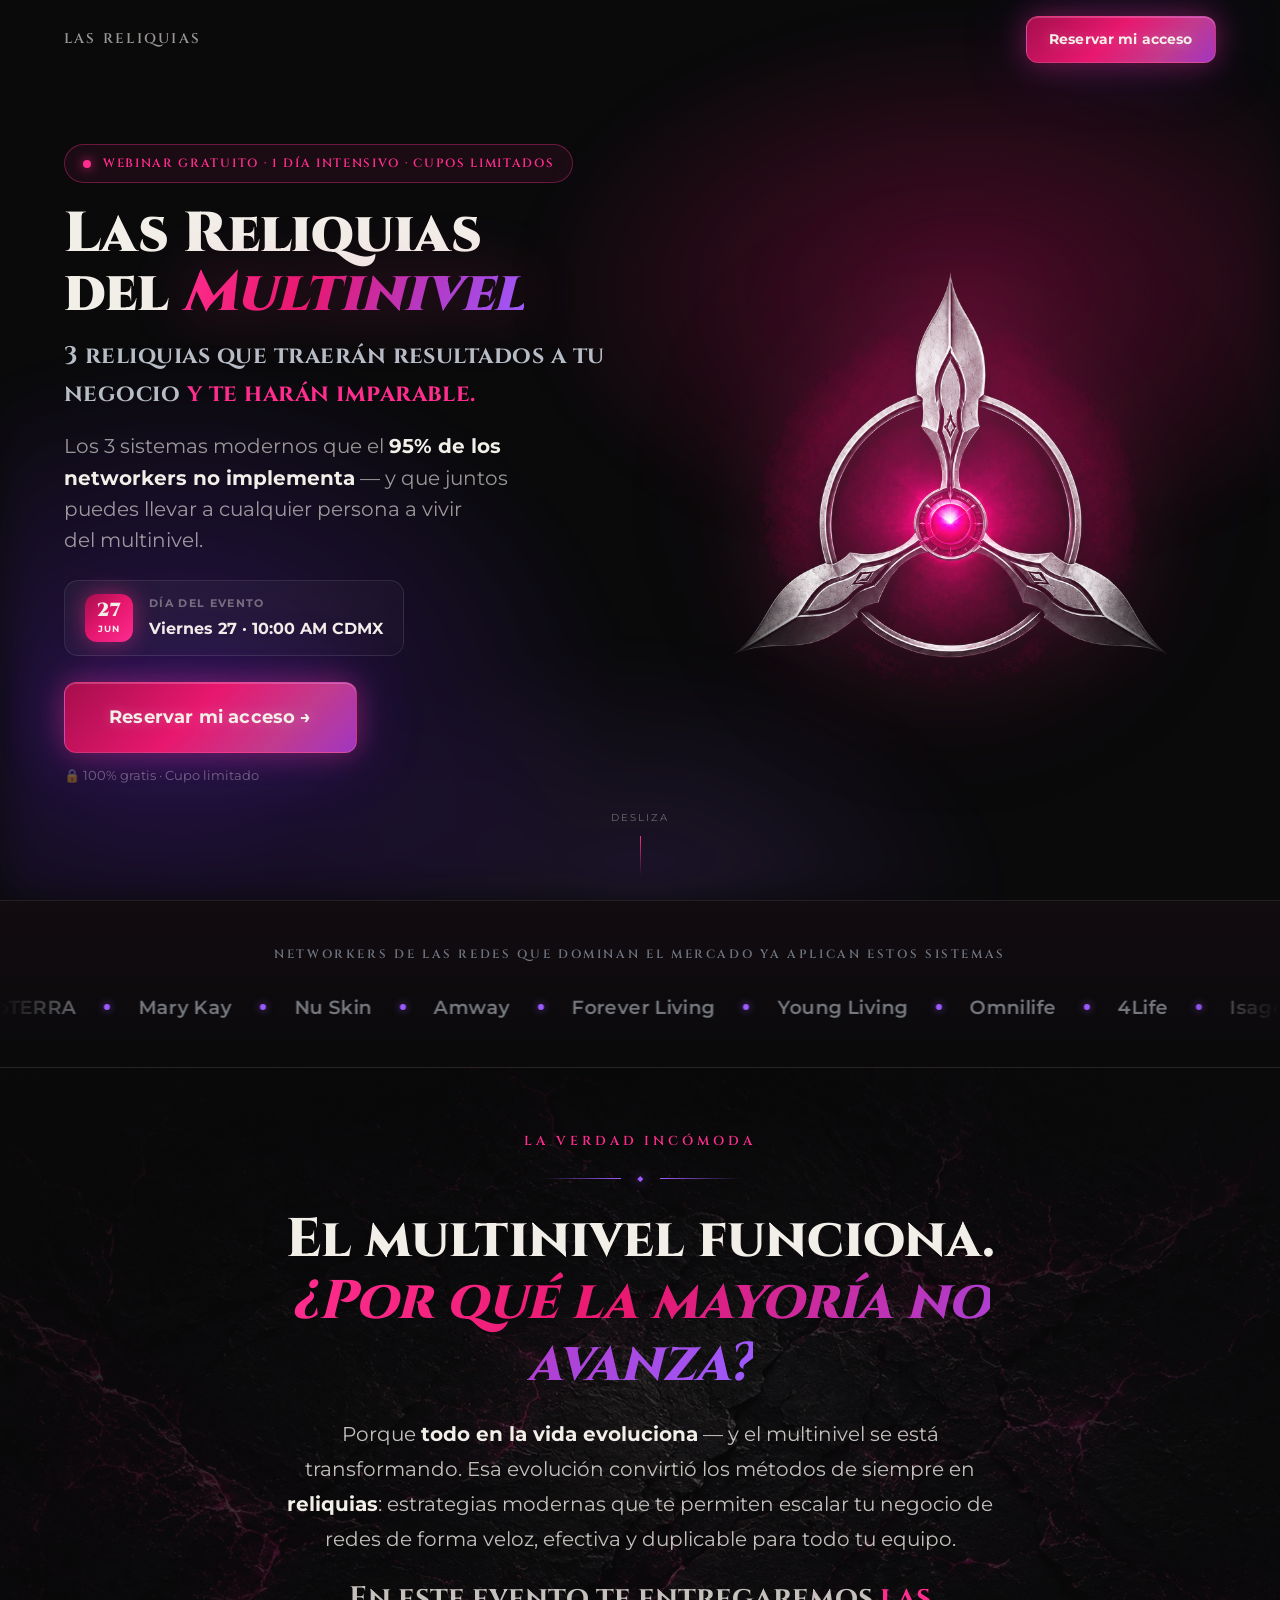
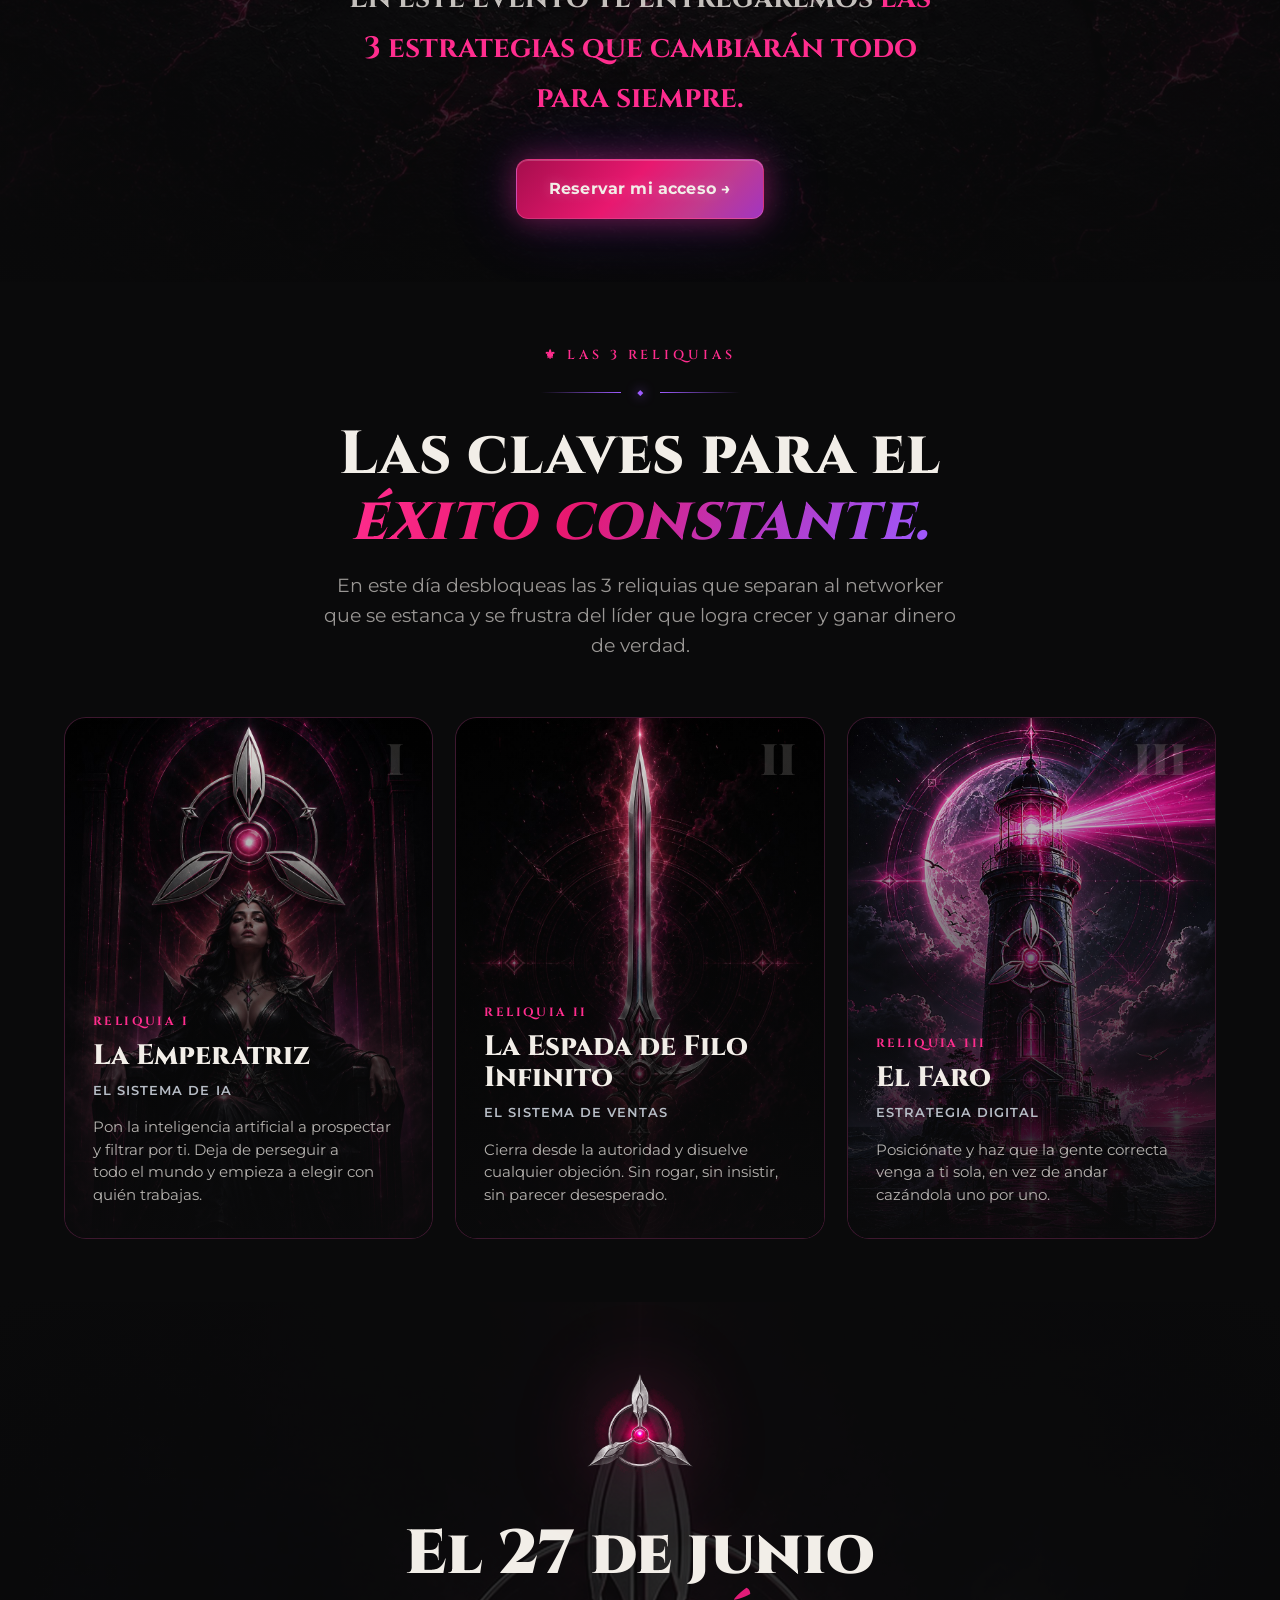
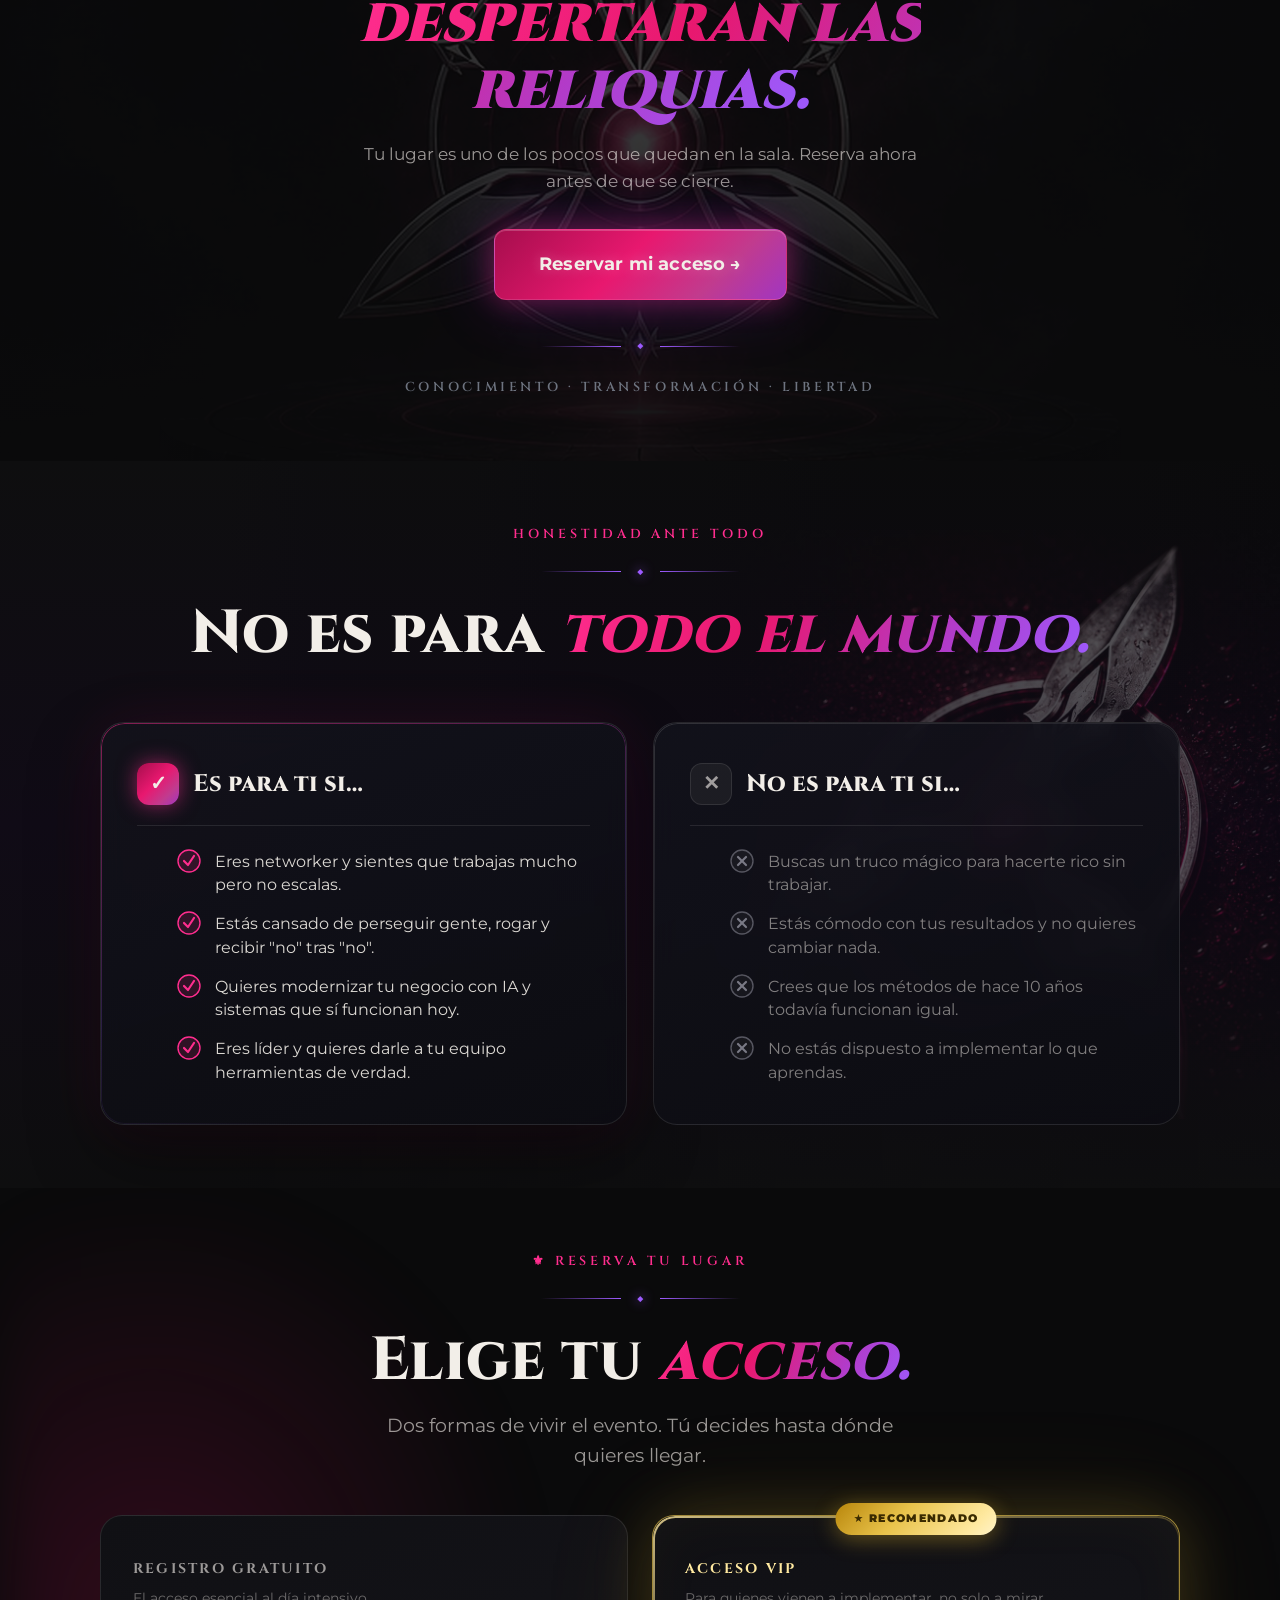
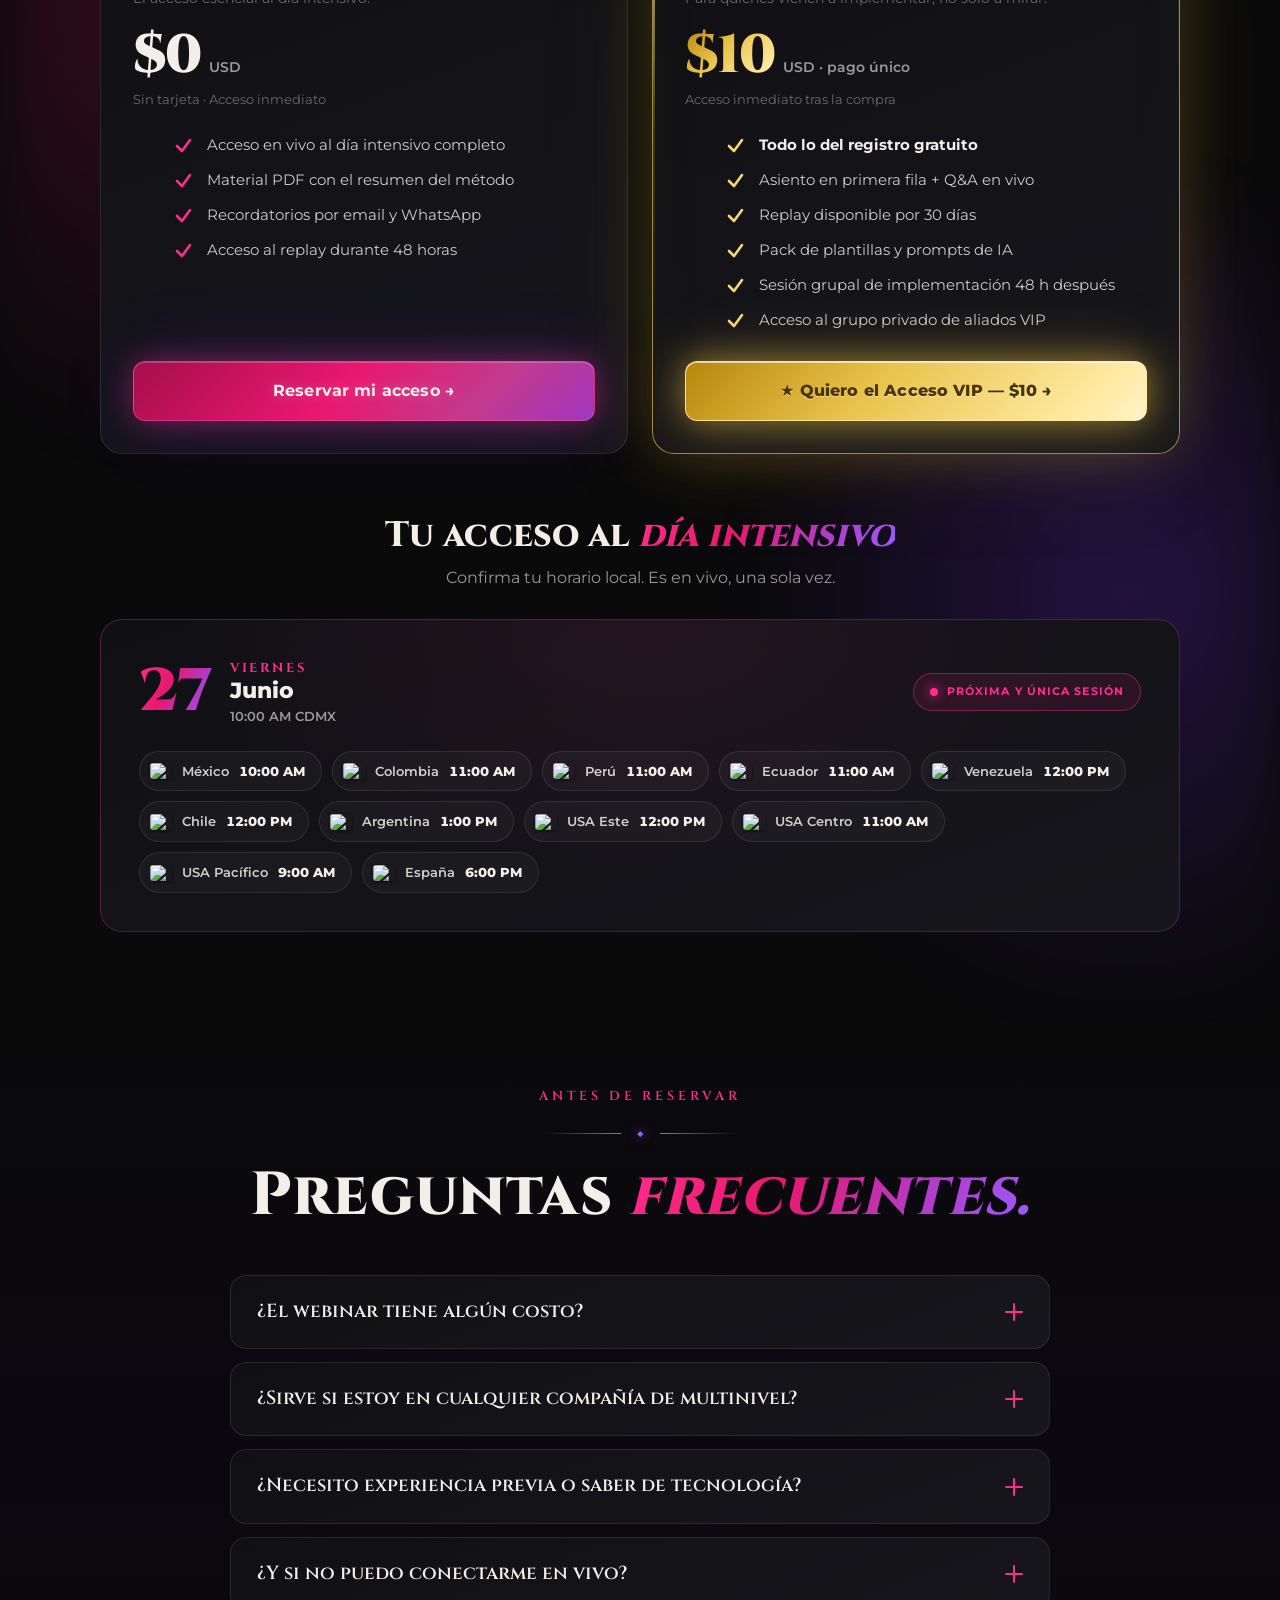
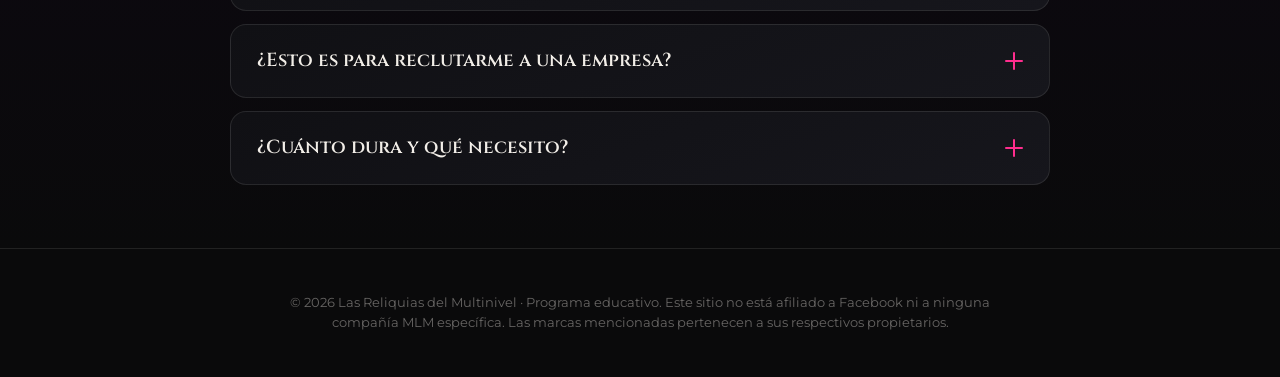
==== reliquias-webinar/index.html @ 6f380d3a "Content & layout pass: copy edits, reorder, audience redesign, drop LR logo - Remove "LR" monogram f" ====
<!DOCTYPE html>
<html lang="es">
<head>
<meta charset="UTF-8">
<meta name="viewport" content="width=device-width, initial-scale=1">
<title>Las Reliquias del Multinivel — Webinar Intensivo · 27 de Junio</title>
<meta name="description" content="27 de junio · 10 AM CDMX. Un día intensivo para desbloquear las 3 reliquias del multinivel moderno: IA, ventas de autoridad y estrategia digital. 3 reliquias. 1 negocio imparable.">
<meta property="og:title" content="Las Reliquias del Multinivel — Webinar Intensivo">
<meta property="og:description" content="3 reliquias. 1 negocio imparable. 27 de junio, en vivo.">
<meta property="og:type" content="website">
<meta property="og:image" content="assets/img/logo-reliquias.png">

<link rel="preconnect" href="https://fonts.googleapis.com">
<link rel="preconnect" href="https://fonts.gstatic.com" crossorigin>
<link rel="stylesheet" href="https://fonts.googleapis.com/css2?family=Cinzel:wght@500;600;700;800;900&family=Montserrat:wght@300;400;500;600;700;800&display=swap">
<link rel="preload" as="video" href="assets/video/logo-anim.mp4" type="video/mp4">
<link rel="stylesheet" href="styles.css?v=20260602i">
</head>
<body>

<a class="skip-link" href="#reserva">Saltar al registro</a>

<!-- SPLASH -->
<div class="splash" data-splash aria-hidden="true">
  <div class="splash-inner">
    <img src="assets/img/logo-reliquias.png" alt="" class="splash-logo">
    <span class="splash-line"></span>
  </div>
</div>

<!-- NAV -->
<header class="nav" data-nav>
  <div class="nav-inner">
    <a href="#top" class="nav-brand">
      <span class="nav-brand-text">Las Reliquias</span>
    </a>
    <a href="#reserva" class="btn btn-primary btn-sm">Reservar mi acceso</a>
  </div>
</header>

<main id="top">

<!-- ============ HERO ============ -->
<section class="hero">
  <div class="hero-aura" aria-hidden="true"></div>
  <div class="hero-grain" aria-hidden="true"></div>

  <div class="hero-inner">
    <div class="hero-copy">
      <p class="eyebrow" data-reveal>
        <span class="eyebrow-dot"></span>
        Webinar gratuito · 1 día intensivo · Cupos limitados
      </p>

      <h1 class="hero-title" data-reveal>
        Las Reliquias<br>del <em>Multinivel</em>
      </h1>

      <p class="hero-slogan" data-reveal>3 reliquias que traerán resultados a tu negocio <span class="text-accent">y te harán imparable.</span></p>

      <p class="hero-lede" data-reveal>
        Los 3 sistemas modernos que el <strong>95% de los networkers no implementa</strong> — y que juntos puedes llevar a cualquier persona a vivir del multinivel.
      </p>

      <div class="hero-date" data-reveal>
        <div class="hero-date-badge"><span class="d">27</span><span class="m">JUN</span></div>
        <div class="hero-date-info">
          <span class="l">Día del evento</span>
          <span class="v">Viernes 27 · 10:00 AM CDMX</span>
        </div>
      </div>

      <div class="hero-actions" data-reveal>
        <a href="#reserva" class="btn btn-primary btn-lg">Reservar mi acceso →</a>
        <p class="hero-micro">🔒 100% gratis · Cupo limitado</p>
      </div>
    </div>

    <div class="hero-visual" data-reveal>
      <div class="hero-video-glow" aria-hidden="true"></div>
      <video class="hero-video" autoplay loop muted playsinline preload="auto" poster="assets/img/logo-reliquias.png">
        <source src="assets/video/logo-anim.mp4" type="video/mp4">
      </video>
    </div>
  </div>

  <div class="hero-scroll" aria-hidden="true"><span>Desliza</span><span class="hero-scroll-line"></span></div>
</section>

<!-- ============ MARQUEE LOGOS ============ -->
<section class="brands" aria-label="Compañías de multinivel">
  <p class="brands-head">Networkers de las redes que dominan el mercado ya aplican estos sistemas</p>
  <div class="marquee">
    <div class="marquee-track" data-marquee data-brands></div>
  </div>
</section>

<!-- ============ WHY ============ -->
<section class="why section-pad" data-theme="deep">
  <div class="tex-bg" aria-hidden="true"></div>
  <div class="why-inner">
    <p class="section-pre" data-reveal>La verdad incómoda</p>
    <div class="ornament" data-reveal><span></span><b>◆</b><span></span></div>
    <h2 class="why-title" data-reveal>
      El multinivel funciona.<br><em>¿Por qué la mayoría no avanza?</em>
    </h2>
    <div class="why-body">
      <p data-reveal>
        Porque <strong>todo en la vida evoluciona</strong> — y el multinivel se está transformando. Esa evolución convirtió los métodos de siempre en <strong>reliquias</strong>: estrategias modernas que te permiten escalar tu negocio de redes de forma veloz, efectiva y duplicable para todo tu equipo.
      </p>
      <p class="why-punch" data-reveal>En este evento te entregaremos <span class="text-accent">las 3 estrategias que cambiarán todo para siempre.</span></p>
    </div>
    <div data-reveal><a href="#reserva" class="btn btn-primary">Reservar mi acceso →</a></div>
  </div>
</section>

<!-- ============ RELIQUIAS ============ -->
<section class="relics section-pad">
  <div class="relics-head">
    <p class="section-pre" data-reveal>⚜ Las 3 Reliquias</p>
    <div class="ornament" data-reveal><span></span><b>◆</b><span></span></div>
    <h2 class="section-title" data-reveal>Las claves para el <em>éxito constante.</em></h2>
    <p class="section-sub" data-reveal>En este día desbloqueas las 3 reliquias que separan al networker que se estanca y se frustra del líder que logra crecer y ganar dinero de verdad.</p>
  </div>
  <div class="relics-grid" data-relics></div>
</section>

<!-- ============ CIERRE (movido bajo las 3 reliquias) ============ -->
<section class="close section-pad">
  <div class="close-bg" aria-hidden="true"></div>
  <div class="close-inner">
    <img src="assets/img/logo-reliquias.png" alt="" class="close-logo" data-reveal loading="lazy">
    <h2 class="close-title" data-reveal>El 27 de junio<br><em>despertarán las reliquias.</em></h2>
    <p class="close-sub" data-reveal>Tu lugar es uno de los pocos que quedan en la sala. Reserva ahora antes de que se cierre.</p>
    <div data-reveal><a href="#reserva" class="btn btn-primary btn-lg">Reservar mi acceso →</a></div>
    <div class="ornament close-orn" data-reveal><span></span><b>◆</b><span></span></div>
    <p class="close-tagline" data-reveal>Conocimiento · Transformación · Libertad</p>
  </div>
</section>

<!-- ============ AUDIENCIA ============ -->
<section class="audience section-pad">
  <div class="audience-bg" aria-hidden="true"></div>
  <div class="audience-head">
    <p class="section-pre" data-reveal>Honestidad ante todo</p>
    <div class="ornament" data-reveal><span></span><b>◆</b><span></span></div>
    <h2 class="section-title" data-reveal>No es para <em>todo el mundo.</em></h2>
  </div>
  <div class="audience-grid">
    <article class="aud-card aud-yes" data-reveal>
      <h3><span class="aud-ic aud-ic-yes">✓</span> Es para ti si…</h3>
      <ul>
        <li>Eres networker y sientes que trabajas mucho pero no escalas.</li>
        <li>Estás cansado de perseguir gente, rogar y recibir "no" tras "no".</li>
        <li>Quieres modernizar tu negocio con IA y sistemas que sí funcionan hoy.</li>
        <li>Eres líder y quieres darle a tu equipo herramientas de verdad.</li>
      </ul>
    </article>
    <article class="aud-card aud-no" data-reveal>
      <h3><span class="aud-ic aud-ic-no">✕</span> No es para ti si…</h3>
      <ul>
        <li>Buscas un truco mágico para hacerte rico sin trabajar.</li>
        <li>Estás cómodo con tus resultados y no quieres cambiar nada.</li>
        <li>Crees que los métodos de hace 10 años todavía funcionan igual.</li>
        <li>No estás dispuesto a implementar lo que aprendas.</li>
      </ul>
    </article>
  </div>
</section>

<!-- ============ RESERVA ============ -->
<section class="reserve section-pad" id="reserva">
  <div class="reserve-aura" aria-hidden="true"></div>

  <div class="reserve-head">
    <p class="section-pre" data-reveal>⚜ Reserva tu lugar</p>
    <div class="ornament" data-reveal><span></span><b>◆</b><span></span></div>
    <h2 class="section-title" data-reveal>Elige tu <em>acceso.</em></h2>
    <p class="section-sub" data-reveal>Dos formas de vivir el evento. Tú decides hasta dónde quieres llegar.</p>
  </div>

  <div class="pricing">
    <article class="price-card price-free" data-reveal>
      <p class="price-plan">Registro Gratuito</p>
      <p class="price-plansub">El acceso esencial al día intensivo.</p>
      <div class="price-amount-row"><span class="price-amount">$0</span><span class="price-cur">USD</span></div>
      <p class="price-note">Sin tarjeta · Acceso inmediato</p>
      <ul class="price-feats">
        <li>Acceso en vivo al día intensivo completo</li>
        <li>Material PDF con el resumen del método</li>
        <li>Recordatorios por email y WhatsApp</li>
        <li>Acceso al replay durante 48 horas</li>
      </ul>
      <a href="#PLACEHOLDER_REGISTRO" class="btn btn-primary btn-block">Reservar mi acceso →</a>
    </article>
    <article class="price-card price-vip" data-reveal>
      <span class="price-badge">★ Recomendado</span>
      <p class="price-plan">Acceso VIP</p>
      <p class="price-plansub">Para quienes vienen a implementar, no solo a mirar.</p>
      <div class="price-amount-row"><span class="price-amount">$10</span><span class="price-cur">USD · pago único</span></div>
      <p class="price-note">Acceso inmediato tras la compra</p>
      <ul class="price-feats">
        <li><strong>Todo lo del registro gratuito</strong></li>
        <li>Asiento en primera fila + Q&amp;A en vivo</li>
        <li>Replay disponible por 30 días</li>
        <li>Pack de plantillas y prompts de IA</li>
        <li>Sesión grupal de implementación 48 h después</li>
        <li>Acceso al grupo privado de aliados VIP</li>
      </ul>
      <a href="#PLACEHOLDER_REGISTRO" class="btn btn-gold btn-block">★ Quiero el Acceso VIP — $10 →</a>
    </article>
  </div>

  <div class="reserve-subhead" data-reveal>
    <h3>Tu acceso al <em>día intensivo</em></h3>
    <p>Confirma tu horario local. Es en vivo, una sola vez.</p>
  </div>

  <div class="tz-panel" data-reveal>
    <div class="tz-panel-head">
      <div class="tz-bigdate">
        <span class="tz-num">27</span>
        <div class="tz-info"><span class="tz-day">Viernes</span><span class="tz-mes">Junio</span><span class="tz-hora">10:00 AM CDMX</span></div>
      </div>
      <span class="tag-live"><span class="eyebrow-dot"></span> Próxima y única sesión</span>
    </div>
    <div class="tz-row" data-timezones></div>
  </div>
</section>

<!-- ============ FAQ ============ -->
<section class="faq section-pad">
  <div class="faq-head">
    <p class="section-pre" data-reveal>Antes de reservar</p>
    <div class="ornament" data-reveal><span></span><b>◆</b><span></span></div>
    <h2 class="section-title" data-reveal>Preguntas <em>frecuentes.</em></h2>
  </div>
  <div class="faq-list" data-faq></div>
</section>

</main>

<footer class="footer">
  <div class="footer-inner">
    <p>© 2026 Las Reliquias del Multinivel · Programa educativo. Este sitio no está afiliado a Facebook ni a ninguna compañía MLM específica. Las marcas mencionadas pertenecen a sus respectivos propietarios.</p>
  </div>
</footer>

<script defer src="lib/gsap.min.js"></script>
<script defer src="lib/ScrollTrigger.min.js"></script>
<script defer src="lib/manifest.js?v=20260602i"></script>
<script defer src="main.js?v=20260602i"></script>
</body>
</html>
---- reliquias-webinar/styles.css ----
/* =============================================================
   LAS RELIQUIAS DEL MULTINIVEL — styles.css  (v2 rework)
   Cinematic storytelling · full-viewport sections · brand-board driven
   ============================================================= */

/* 1. TOKENS */
:root {
  --obsidian:#0A0A0B; --obsidian-2:#101014; --obsidian-3:#16161c; --card:#131319;
  --relic-rose:#A60E4D; --rose-bright:#E8186F; --rose-neon:#FF2D8E;
  --violet:#7B2FFF; --violet-deep:#5B1FCC; --violet-neon:#9D5BFF;
  --silver:#B7BDC6; --silver-dim:#6E7480;
  --moonlight:#F2EEE8; --moon-soft:rgba(242,238,232,0.62); --moon-dim:rgba(242,238,232,0.4);
  --gold:#D4AF37; --gold-light:#FFE9A0; --gold-deep:#B8860B;
  --line:rgba(242,238,232,0.1);
  --rose-gradient:linear-gradient(135deg,#A60E4D 0%,#E8186F 50%,#FF2D8E 100%);
  /* dual rose→violet for titles & ambient — cools down the pink */
  --title-gradient:linear-gradient(115deg,#FF2D8E 0%,#E8186F 38%,#B23BC9 72%,#9D5BFF 100%);
  --cta-gradient:linear-gradient(135deg,#A60E4D 0%,#E8186F 45%,#C13B8E 75%,#7B2FFF 130%);
  --gold-gradient:linear-gradient(135deg,#B8860B 0%,#E8C24A 20%,#FFE9A0 42%,#FFF6D4 52%,#FFE9A0 62%,#E8C24A 82%,#B8860B 100%);
  --serif:'Cinzel','Times New Roman',serif;
  --sans:'Montserrat',system-ui,sans-serif;
  --ease-out:cubic-bezier(0.16,1,0.3,1); --ease-soft:cubic-bezier(0.25,0.46,0.45,0.94);
  --maxw:1280px; --pad:clamp(20px,5vw,64px);
}

/* 2. RESET */
*,*::before,*::after{box-sizing:border-box;margin:0}
html{-webkit-text-size-adjust:100%;scroll-behavior:smooth}
body{font-family:var(--sans);font-size:16px;line-height:1.6;color:var(--moonlight);background:var(--obsidian);-webkit-font-smoothing:antialiased;text-rendering:optimizeLegibility;overflow-x:clip;overscroll-behavior-y:none}
img,svg,video{display:block;max-width:100%}img{height:auto}
button{font:inherit;color:inherit;cursor:pointer;border:0;background:none}
a{color:inherit;text-decoration:none}
p{text-wrap:pretty}
strong{color:var(--moonlight);font-weight:700}
em{font-style:italic}
::selection{background:var(--relic-rose);color:var(--moonlight)}
:focus-visible{outline:2px solid var(--rose-neon);outline-offset:3px;border-radius:4px}
.skip-link{position:fixed;top:-100px;left:1rem;z-index:9999;padding:.6rem 1rem;background:var(--moonlight);color:var(--obsidian);border-radius:8px;font-weight:600}
.skip-link:focus{top:1rem}

/* compact section padding (no forced full-viewport — avoids empty gaps) */
.section-pad{padding-top:clamp(60px,7vh,90px);padding-bottom:clamp(60px,7vh,90px)}

/* 3. SHARED HEADINGS + ORNAMENT */
.text-accent{color:var(--rose-neon)}
.section-pre{font-family:var(--serif);font-size:13px;font-weight:600;letter-spacing:.3em;text-transform:uppercase;color:var(--rose-neon);text-align:center}
.section-title{font-family:var(--serif);font-size:clamp(2.2rem,5vw,3.8rem);font-weight:800;line-height:1.08;letter-spacing:.01em;text-align:center}
.section-title em{color:transparent;background:var(--title-gradient);-webkit-background-clip:text;background-clip:text}
.section-sub{font-size:clamp(1rem,1.6vw,1.18rem);color:var(--moon-soft);margin-top:16px;line-height:1.6;text-align:center;max-width:640px;margin-inline:auto}
.ornament{display:flex;align-items:center;justify-content:center;gap:16px;margin:18px auto 22px}
.ornament span{display:block;width:clamp(40px,8vw,80px);height:1px}
.ornament span:first-child{background:linear-gradient(90deg,transparent,var(--violet-neon))}
.ornament span:last-child{background:linear-gradient(90deg,var(--violet-neon),transparent)}
.ornament b{color:var(--violet-neon);font-size:11px;text-shadow:0 0 12px var(--violet-neon)}

/* 4. BUTTONS */
.btn{display:inline-flex;align-items:center;justify-content:center;gap:10px;font-family:var(--sans);font-weight:700;font-size:1rem;padding:16px 32px;border-radius:12px;letter-spacing:.01em;white-space:nowrap;transition:transform .4s var(--ease-soft),box-shadow .4s var(--ease-soft);will-change:transform}
.btn-sm{padding:11px 22px;font-size:.9rem}
.btn-lg{padding:20px 44px;font-size:1.12rem}
.btn-block{display:flex;width:100%;white-space:normal;text-align:center}
.btn-primary{background:var(--cta-gradient);color:var(--moonlight);box-shadow:0 0 30px rgba(255,45,142,.4),0 0 70px rgba(123,47,255,.22),inset 0 1px 0 rgba(255,255,255,.2);border:1px solid rgba(255,102,178,.4);text-shadow:0 0 14px rgba(255,255,255,.25)}
.btn-primary:hover{transform:translateY(-4px) scale(1.02);box-shadow:0 0 50px rgba(255,45,142,.7),0 0 120px rgba(123,47,255,.42)}
.btn-primary:active{transform:translateY(-1px)}
.btn-gold{background:var(--gold-gradient);background-size:200% 200%;animation:goldShimmer 3.5s ease-in-out infinite;color:#4A3500;font-weight:800;border:1px solid rgba(255,233,160,.9);box-shadow:0 0 34px rgba(212,175,55,.6),0 0 70px rgba(212,175,55,.3),inset 0 1px 0 rgba(255,255,255,.6);text-shadow:0 1px 0 rgba(255,255,255,.45)}
.btn-gold:hover{transform:translateY(-4px) scale(1.02);box-shadow:0 0 55px rgba(212,175,55,.85),0 0 110px rgba(212,175,55,.5),inset 0 1px 0 rgba(255,255,255,.6)}

/* 5. TEXTURE BG (high-res rock w/ magenta veins) */
.tex-bg{position:absolute;inset:0;z-index:0;background-image:url('assets/img/rock-texture.jpg');background-size:cover;background-position:center;opacity:.55;filter:saturate(1.05)}
.tex-bg::after{content:"";position:absolute;inset:0;background:radial-gradient(ellipse 92% 82% at center,rgba(10,10,11,.42) 0%,rgba(10,10,11,.86) 66%,var(--obsidian) 100%)}

/* Decorative compass (brand-board mystical element) */
.deco-compass{position:absolute;z-index:1;width:clamp(150px,18vw,260px);opacity:.5;mix-blend-mode:screen;filter:drop-shadow(0 0 30px rgba(157,91,255,.3));pointer-events:none;animation:compassFloat 9s ease-in-out infinite}
@keyframes compassFloat{0%,100%{transform:translateY(0) rotate(0deg)}50%{transform:translateY(-14px) rotate(4deg)}}

/* 6. SPLASH */
.splash{position:fixed;inset:0;z-index:10000;background:var(--obsidian);display:grid;place-items:center;transition:opacity .9s var(--ease-out),clip-path 1.1s var(--ease-out);animation:splashSafety .01s 4.5s forwards}
.splash.is-out{opacity:0;pointer-events:none;clip-path:inset(0 0 100% 0)}
@keyframes splashSafety{to{opacity:0;pointer-events:none;clip-path:inset(0 0 100% 0)}}
.splash-inner{display:flex;flex-direction:column;align-items:center;gap:28px}
.splash-logo{width:clamp(120px,22vw,180px);filter:drop-shadow(0 0 40px rgba(255,45,142,.6));animation:splashPulse 2.2s ease-in-out infinite}
@keyframes splashPulse{0%,100%{transform:scale(1);opacity:.85}50%{transform:scale(1.06);opacity:1}}
.splash-line{width:0;height:2px;border-radius:2px;background:var(--rose-gradient);box-shadow:0 0 14px var(--rose-neon);animation:splashLine 2.4s var(--ease-out) infinite}
@keyframes splashLine{0%{width:0}60%{width:160px}100%{width:0}}

/* 7. NAV */
.nav{position:fixed;top:0;inset-inline:0;z-index:200;transition:background-color .4s var(--ease-out),backdrop-filter .4s,border-color .4s;border-bottom:1px solid transparent}
.nav.is-scrolled{background:rgba(10,10,11,.78);backdrop-filter:blur(14px) saturate(140%);-webkit-backdrop-filter:blur(14px) saturate(140%);border-bottom-color:var(--line)}
.nav-inner{max-width:var(--maxw);margin:0 auto;padding:16px var(--pad);display:flex;align-items:center;justify-content:space-between}
.nav-brand{display:flex;align-items:center;gap:12px}
.nav-monogram{font-family:var(--serif);font-weight:900;font-size:24px;letter-spacing:-.04em;color:var(--silver);display:inline-flex}
.mono-r{color:var(--rose-neon);margin-left:-3px}
.nav-brand-text{font-family:var(--serif);font-size:14px;font-weight:600;letter-spacing:.16em;text-transform:uppercase;color:var(--moon-soft)}

/* 8. HERO */
.hero{position:relative;min-height:100svh;display:flex;align-items:center;padding:120px var(--pad) 90px;overflow:hidden}
.hero-aura{position:absolute;inset:0;z-index:0;background:radial-gradient(58% 50% at 76% 32%,rgba(166,14,77,.42) 0,transparent 60%),radial-gradient(52% 58% at 14% 78%,rgba(123,47,255,.26) 0,transparent 66%),radial-gradient(40% 40% at 50% 100%,rgba(157,91,255,.14) 0,transparent 70%);filter:blur(20px)}
.hero-grain{position:absolute;inset:0;z-index:1;pointer-events:none;opacity:.06;mix-blend-mode:overlay;background-image:url("data:image/svg+xml;utf8,<svg xmlns='http://www.w3.org/2000/svg' viewBox='0 0 200 200'><filter id='n'><feTurbulence type='fractalNoise' baseFrequency='0.9' numOctaves='3' stitchTiles='stitch'/><feColorMatrix values='0 0 0 0 0 0 0 0 0 0 0 0 0 0 0 0 0 0 0.5 0'/></filter><rect width='100%' height='100%' filter='url(%23n)'/></svg>");background-size:200px 200px}
.hero-inner{position:relative;z-index:2;max-width:var(--maxw);margin:0 auto;width:100%;display:grid;grid-template-columns:1.05fr 1fr;gap:clamp(30px,5vw,70px);align-items:center}
.eyebrow{display:inline-flex;align-items:center;gap:12px;font-family:var(--serif);font-size:12px;font-weight:600;letter-spacing:.14em;text-transform:uppercase;color:var(--rose-neon);margin-bottom:22px;padding:9px 18px;border:1px solid rgba(255,45,142,.35);border-radius:100px;background:rgba(255,45,142,.07)}
.eyebrow-dot{width:8px;height:8px;border-radius:50%;background:var(--rose-neon);box-shadow:0 0 12px var(--rose-neon);animation:dotPulse 1.6s ease-in-out infinite}
@keyframes dotPulse{0%,100%{opacity:1;transform:scale(1)}50%{opacity:.4;transform:scale(1.5)}}
.hero-title{font-family:var(--serif);font-size:clamp(2.4rem,4.4vw,4.1rem);font-weight:900;line-height:1.04;margin-bottom:14px;color:var(--moonlight)}
.hero-title em{color:transparent;background:var(--title-gradient);-webkit-background-clip:text;background-clip:text;filter:drop-shadow(0 0 30px rgba(255,45,142,.35))}
.hero-slogan{font-family:var(--serif);font-size:clamp(1.1rem,2vw,1.5rem);font-weight:700;letter-spacing:.02em;margin-bottom:18px;color:var(--silver)}
.hero-lede{font-size:clamp(1rem,1.6vw,1.22rem);color:var(--moon-soft);max-width:520px;line-height:1.6;margin-bottom:24px}
.hero-date{display:inline-flex;align-items:center;gap:16px;padding:13px 20px;margin-bottom:26px;background:linear-gradient(160deg,rgba(242,238,232,.05),rgba(242,238,232,.02));border:1px solid var(--line);border-radius:14px;backdrop-filter:blur(8px)}
.hero-date-badge{width:48px;height:48px;border-radius:12px;background:var(--rose-gradient);display:flex;flex-direction:column;align-items:center;justify-content:center;color:var(--moonlight);flex-shrink:0;box-shadow:0 0 22px rgba(255,45,142,.5)}
.hero-date-badge .d{font-family:var(--serif);font-weight:900;font-size:19px;line-height:1}
.hero-date-badge .m{font-size:9px;font-weight:700;letter-spacing:.1em;margin-top:2px}
.hero-date-info .l{font-size:11px;font-weight:700;letter-spacing:.12em;text-transform:uppercase;color:var(--moon-dim);display:block}
.hero-date-info .v{font-size:16px;font-weight:700;color:var(--moonlight);margin-top:3px;display:block}
.hero-actions{display:flex;flex-direction:column;gap:12px;align-items:flex-start}
.hero-micro{font-size:13px;color:var(--moon-dim)}
.hero-visual{position:relative;display:flex;align-items:center;justify-content:center}
.hero-video-glow{position:absolute;width:80%;aspect-ratio:1;border-radius:50%;background:radial-gradient(circle,rgba(255,45,142,.55) 0,rgba(166,14,77,.2) 40%,transparent 70%);filter:blur(70px);z-index:0;animation:glowBreathe 5s ease-in-out infinite}
@keyframes glowBreathe{0%,100%{opacity:.7;transform:scale(1)}50%{opacity:1;transform:scale(1.08)}}
.hero-video{position:relative;z-index:1;width:100%;max-width:580px;max-height:66vh;object-fit:contain;mix-blend-mode:screen;-webkit-mask-image:radial-gradient(ellipse 72% 72% at center,#000 46%,transparent 72%);mask-image:radial-gradient(ellipse 72% 72% at center,#000 46%,transparent 72%);filter:drop-shadow(0 0 50px rgba(255,45,142,.3))}
.hero-scroll{position:absolute;bottom:24px;left:50%;transform:translateX(-50%);z-index:2;display:flex;flex-direction:column;align-items:center;gap:10px;font-size:10px;letter-spacing:.2em;text-transform:uppercase;color:var(--moon-dim)}
.hero-scroll-line{width:1px;height:40px;background:linear-gradient(var(--rose-neon),transparent);animation:scrollLine 2s ease-in-out infinite}
@keyframes scrollLine{0%{transform:scaleY(0);transform-origin:top}50%{transform:scaleY(1);transform-origin:top}51%{transform-origin:bottom}100%{transform:scaleY(0);transform-origin:bottom}}

/* 9. BRANDS MARQUEE */
.brands{padding:44px 0;border-top:1px solid var(--line);border-bottom:1px solid var(--line);background:linear-gradient(180deg,rgba(255,45,142,.03),transparent)}
.brands-head{text-align:center;font-family:var(--serif);font-size:12px;font-weight:600;letter-spacing:.22em;text-transform:uppercase;color:var(--silver-dim);margin-bottom:28px;padding:0 var(--pad)}
.marquee{overflow:hidden;position:relative;-webkit-mask-image:linear-gradient(90deg,transparent,#000 7%,#000 93%,transparent);mask-image:linear-gradient(90deg,transparent,#000 7%,#000 93%,transparent)}
.marquee-track{display:inline-flex;align-items:center;gap:0;white-space:nowrap;will-change:transform}
.brand-name{font-family:var(--sans);font-size:clamp(1rem,1.5vw,1.32rem);font-weight:600;letter-spacing:.02em;color:var(--silver);opacity:.62;transition:opacity .3s,color .3s;flex-shrink:0}
.brand-name:hover{opacity:1;color:var(--moonlight)}
.brand-sep{width:6px;height:6px;border-radius:50%;flex-shrink:0;margin:0 28px;background:var(--violet-neon);box-shadow:0 0 9px rgba(157,91,255,.7)}

/* 10. WHY */
.why{position:relative;padding-left:var(--pad);padding-right:var(--pad);overflow:hidden;text-align:center}
.why .tex-bg{animation:texDrift 26s ease-in-out infinite}
@keyframes texDrift{0%,100%{transform:scale(1.05)}50%{transform:scale(1.16)}}
.why-inner{position:relative;z-index:2;max-width:860px;margin:0 auto}
.why-title{font-family:var(--serif);font-size:clamp(2rem,4.5vw,3.4rem);font-weight:800;line-height:1.14;margin-bottom:6px}
.why-title em{color:transparent;background:var(--title-gradient);-webkit-background-clip:text;background-clip:text}
.why-body{max-width:720px;margin:22px auto 36px}
.why-body p{font-size:clamp(1.02rem,1.7vw,1.28rem);color:rgba(242,238,232,.8);line-height:1.7;margin-bottom:16px}
.why-punch{font-family:var(--serif);font-size:clamp(1.3rem,2.6vw,1.85rem)!important;font-weight:700}

/* 11. FAQ */
.faq{position:relative;padding-left:var(--pad);padding-right:var(--pad);background:linear-gradient(180deg,var(--obsidian),#0c0810 50%,var(--obsidian))}
.faq-head{text-align:center;margin-bottom:clamp(36px,5vh,52px)}
.faq-list{max-width:820px;margin:0 auto;display:flex;flex-direction:column;gap:13px}
.faq-item{border:1px solid var(--line);border-radius:16px;background:linear-gradient(160deg,var(--obsidian-2),var(--obsidian-3));overflow:hidden;transition:border-color .3s,box-shadow .3s}
.faq-item.is-open{border-color:rgba(255,45,142,.42);box-shadow:0 0 34px rgba(255,45,142,.1)}
.faq-q{width:100%;display:flex;align-items:center;justify-content:space-between;gap:18px;padding:21px 26px;font-family:var(--serif);font-size:clamp(1rem,1.6vw,1.18rem);font-weight:600;color:var(--moonlight);text-align:left;cursor:pointer;transition:color .3s}
.faq-item.is-open .faq-q{color:var(--rose-neon)}
.faq-icon{position:relative;width:18px;height:18px;flex-shrink:0}
.faq-icon::before,.faq-icon::after{content:"";position:absolute;background:var(--rose-neon);border-radius:2px;transition:transform .35s var(--ease-out)}
.faq-icon::before{top:8px;left:0;width:18px;height:2px}
.faq-icon::after{top:0;left:8px;width:2px;height:18px}
.faq-item.is-open .faq-icon::after{transform:scaleY(0)}
.faq-a{max-height:0;overflow:hidden;transition:max-height .45s var(--ease-out)}
.faq-item.is-open .faq-a{max-height:320px}
.faq-a-inner{padding:0 26px 22px}
.faq-a-inner p{color:var(--moon-soft);font-size:15px;line-height:1.65}

/* 12. RELICS */
.relics{padding-left:var(--pad);padding-right:var(--pad)}
.relics-head{text-align:center;max-width:760px;margin:0 auto 56px}
.relics-grid{display:grid;grid-template-columns:repeat(3,1fr);gap:22px;max-width:var(--maxw);margin:0 auto}
.relic{position:relative;border-radius:22px;overflow:hidden;min-height:clamp(440px,58vh,600px);display:flex;flex-direction:column;justify-content:flex-end;background:var(--card);border:1px solid rgba(255,45,142,.18);transition:transform .6s var(--ease-out),border-color .6s,box-shadow .6s;transform-style:preserve-3d}
.relic:hover{border-color:rgba(255,45,142,.5);box-shadow:0 40px 100px rgba(0,0,0,.6),0 0 60px rgba(255,45,142,.22)}
.relic-bg{position:absolute;inset:0;background-size:cover;background-position:center top;transition:transform 1s var(--ease-out)}
.relic:hover .relic-bg{transform:scale(1.07)}
.relic::after{content:"";position:absolute;inset:0;z-index:1;background:linear-gradient(180deg,rgba(10,10,11,.05) 0,rgba(10,10,11,.55) 46%,rgba(10,10,11,.97) 100%)}
.relic-roman{position:absolute;top:22px;right:28px;z-index:2;font-family:var(--serif);font-size:44px;font-weight:900;color:rgba(242,238,232,.16);line-height:1}
.relic-content{position:relative;z-index:2;padding:34px 28px 32px;display:flex;flex-direction:column;gap:10px}
.relic-kicker{font-family:var(--serif);font-size:12px;font-weight:700;letter-spacing:.2em;text-transform:uppercase;color:var(--rose-neon)}
.relic-name{font-family:var(--serif);font-size:clamp(1.4rem,2.2vw,1.85rem);font-weight:800;line-height:1.1}
.relic-sub{font-size:13px;font-weight:600;letter-spacing:.08em;text-transform:uppercase;color:var(--silver);margin-top:-2px}
.relic-desc{font-size:14.5px;color:rgba(242,238,232,.74);line-height:1.55;margin-top:6px}
.relics-cta{text-align:center;margin-top:52px}

/* 13. AUDIENCE */
.audience{position:relative;padding-left:var(--pad);padding-right:var(--pad);overflow:hidden;background:linear-gradient(180deg,var(--obsidian),#0c0712 50%,var(--obsidian))}
.audience-bg{position:absolute;inset:0;z-index:0;background-image:url('assets/img/logo-lado.jpg');background-size:46% auto;background-position:right -4% center;background-repeat:no-repeat;opacity:.32;mix-blend-mode:screen;filter:saturate(1.05)}
.audience-bg::after{content:"";position:absolute;inset:0;background:linear-gradient(90deg,var(--obsidian) 18%,rgba(10,10,11,.4) 55%,transparent 100%),linear-gradient(180deg,transparent 60%,var(--obsidian) 100%)}
.audience-head{position:relative;z-index:2;text-align:center;margin-bottom:clamp(40px,6vh,56px)}
.audience-grid{position:relative;z-index:2;display:grid;grid-template-columns:1fr 1fr;gap:26px;max-width:1080px;margin:0 auto;width:100%}
.aud-card{position:relative;border-radius:24px;padding:40px 36px;overflow:hidden;background:linear-gradient(160deg,rgba(19,19,28,.86),rgba(12,12,18,.92));backdrop-filter:blur(12px);-webkit-backdrop-filter:blur(12px);border:1px solid var(--line);transition:transform .45s var(--ease-soft),box-shadow .45s,border-color .45s}
.aud-card::before{content:"";position:absolute;inset:0;border-radius:24px;padding:1px;-webkit-mask:linear-gradient(#fff 0 0) content-box,linear-gradient(#fff 0 0);-webkit-mask-composite:xor;mask-composite:exclude;pointer-events:none;opacity:.7}
.aud-yes{box-shadow:0 30px 70px rgba(0,0,0,.45),0 0 60px rgba(255,45,142,.1)}
.aud-yes::before{background:linear-gradient(160deg,rgba(255,45,142,.7),rgba(157,91,255,.3) 50%,transparent 80%)}
.aud-no::before{background:linear-gradient(160deg,rgba(242,238,232,.22),transparent 60%)}
.aud-yes:hover{transform:translateY(-6px);box-shadow:0 40px 90px rgba(0,0,0,.5),0 0 80px rgba(255,45,142,.2)}
.aud-no:hover{transform:translateY(-6px);box-shadow:0 40px 90px rgba(0,0,0,.5)}
.aud-card h3{font-family:var(--serif);font-size:1.5rem;font-weight:800;margin-bottom:24px;display:flex;align-items:center;gap:14px;padding-bottom:20px;border-bottom:1px solid var(--line)}
.aud-ic{display:flex;align-items:center;justify-content:center;width:42px;height:42px;border-radius:12px;flex-shrink:0;font-size:20px;font-weight:700}
.aud-ic-yes{background:var(--cta-gradient);color:var(--moonlight);box-shadow:0 0 20px rgba(255,45,142,.55)}
.aud-ic-no{background:rgba(242,238,232,.05);border:1px solid var(--line);color:var(--moon-soft)}
.aud-card ul{list-style:none;display:flex;flex-direction:column;gap:16px}
.aud-card li{font-size:15.5px;line-height:1.5;display:flex;gap:14px;align-items:flex-start}
.aud-card li::before{content:"";display:block;width:24px;height:24px;flex-shrink:0;margin-top:-1px;background-size:contain;background-repeat:no-repeat}
.aud-yes li{color:rgba(242,238,232,.9)}
.aud-yes li::before{background-image:url("data:image/svg+xml;utf8,<svg xmlns='http://www.w3.org/2000/svg' viewBox='0 0 24 24' fill='none'><circle cx='12' cy='12' r='11' fill='rgba(255,45,142,0.14)' stroke='%23FF2D8E' stroke-width='1.4'/><polyline points='7 12 11 16 17 7' fill='none' stroke='%23FF2D8E' stroke-width='2.2' stroke-linecap='round' stroke-linejoin='round'/></svg>")}
.aud-no li{color:rgba(242,238,232,.5)}
.aud-no li::before{background-image:url("data:image/svg+xml;utf8,<svg xmlns='http://www.w3.org/2000/svg' viewBox='0 0 24 24' fill='none'><circle cx='12' cy='12' r='11' fill='rgba(242,238,232,0.04)' stroke='%23565660' stroke-width='1.4'/><line x1='8' y1='8' x2='16' y2='16' stroke='%237A7A85' stroke-width='2.2' stroke-linecap='round'/><line x1='16' y1='8' x2='8' y2='16' stroke='%237A7A85' stroke-width='2.2' stroke-linecap='round'/></svg>")}

/* 14. RESERVE */
.reserve{position:relative;padding-left:var(--pad);padding-right:var(--pad);overflow:hidden}
.reserve-aura{position:absolute;inset:0;z-index:0;background:radial-gradient(50% 50% at 12% 30%,rgba(166,14,77,.24) 0,transparent 60%),radial-gradient(50% 50% at 88% 70%,rgba(123,47,255,.22) 0,transparent 60%);filter:blur(30px)}
.reserve-head{position:relative;z-index:2;text-align:center;margin-bottom:44px}
.reserve-subhead{position:relative;z-index:2;text-align:center;max-width:760px;margin:clamp(48px,7vh,72px) auto 28px}
.reserve-subhead h3{font-family:var(--serif);font-size:clamp(1.5rem,3vw,2.2rem);font-weight:800;line-height:1.1}
.reserve-subhead h3 em{color:transparent;background:var(--title-gradient);-webkit-background-clip:text;background-clip:text}
.reserve-subhead p{color:var(--moon-soft);font-size:16px;margin-top:10px}
.tz-panel{position:relative;z-index:2;max-width:1080px;margin:0 auto 28px;background:linear-gradient(160deg,var(--obsidian-2),var(--obsidian-3));border:1px solid rgba(255,45,142,.3);border-radius:22px;padding:clamp(26px,4vw,38px);overflow:hidden}
.tz-panel::before{content:"";position:absolute;inset:0;background:radial-gradient(ellipse at top,rgba(255,45,142,.08),transparent 60%);pointer-events:none}
.tz-panel-head{position:relative;z-index:1;display:flex;align-items:center;justify-content:space-between;gap:24px;flex-wrap:wrap;margin-bottom:24px}
.tz-bigdate{display:flex;align-items:center;gap:18px}
.tz-num{font-family:var(--serif);font-weight:900;font-size:clamp(46px,6vw,60px);line-height:1;color:transparent;background:var(--title-gradient);-webkit-background-clip:text;background-clip:text}
.tz-day{font-family:var(--serif);font-size:13px;color:var(--rose-neon);text-transform:uppercase;letter-spacing:.2em;font-weight:700;display:block}
.tz-mes{font-size:22px;font-weight:800;line-height:1.1;display:block}
.tz-hora{font-size:13px;color:var(--moon-soft);margin-top:3px;display:block;font-weight:600}
.tag-live{display:inline-flex;align-items:center;gap:9px;font-size:11px;font-weight:700;letter-spacing:.1em;text-transform:uppercase;color:var(--rose-neon);padding:9px 16px;border-radius:100px;background:rgba(255,45,142,.1);border:1px solid rgba(255,45,142,.4)}
.tz-row{position:relative;z-index:1;display:flex;flex-wrap:wrap;gap:10px}
.tz-pill{display:flex;align-items:center;gap:10px;background:rgba(242,238,232,.03);border:1px solid var(--line);border-radius:100px;padding:9px 16px 9px 10px;font-size:13px;font-weight:600;color:rgba(242,238,232,.85);transition:border-color .25s,background .25s,transform .25s}
.tz-pill:hover{border-color:rgba(255,45,142,.45);background:rgba(255,45,142,.07);transform:translateY(-2px)}
.tz-pill img{width:22px;height:16px;object-fit:cover;border-radius:3px;flex-shrink:0;box-shadow:0 1px 3px rgba(0,0,0,.5)}
.tz-pill .tz-time{font-weight:800;color:var(--moonlight);font-variant-numeric:tabular-nums}
.pricing{position:relative;z-index:2;display:grid;grid-template-columns:1fr 1fr;gap:24px;max-width:1080px;margin:0 auto}
.price-card{position:relative;min-width:0;display:flex;flex-direction:column;background:linear-gradient(160deg,var(--obsidian-2),var(--obsidian-3));border:1px solid var(--line);border-radius:22px;padding:42px 32px 32px;transition:transform .4s var(--ease-soft),border-color .4s}
.price-card:hover{transform:translateY(-6px)}
.price-vip{border:1.5px solid rgba(255,215,80,.6);box-shadow:0 0 60px rgba(212,175,55,.2),0 0 120px rgba(212,175,55,.1),inset 0 0 60px rgba(212,175,55,.04)}
.price-vip::before{content:"";position:absolute;inset:0;border-radius:22px;padding:1.5px;background:linear-gradient(160deg,rgba(255,233,160,.8),rgba(212,175,55,.2),transparent 60%);-webkit-mask:linear-gradient(#fff 0 0) content-box,linear-gradient(#fff 0 0);-webkit-mask-composite:xor;mask-composite:exclude;pointer-events:none}
.price-badge{position:absolute;top:-13px;left:50%;transform:translateX(-50%);display:inline-flex;align-items:center;gap:6px;font-size:11px;font-weight:900;letter-spacing:.12em;text-transform:uppercase;padding:7px 18px;border-radius:100px;color:#3A2A00;background:var(--gold-gradient);background-size:200% 200%;animation:goldShimmer 3s ease-in-out infinite;box-shadow:0 4px 22px rgba(201,162,39,.45)}
.price-plan{font-family:var(--serif);font-size:14px;font-weight:700;letter-spacing:.16em;text-transform:uppercase;color:var(--moon-soft);margin-bottom:6px}
.price-vip .price-plan{color:var(--gold-light)}
.price-plansub{font-size:14px;color:var(--moon-dim);margin-bottom:20px}
.price-amount-row{display:flex;align-items:baseline;gap:8px;margin-bottom:6px}
.price-amount{font-family:var(--serif);font-size:54px;font-weight:900;line-height:1;letter-spacing:-.02em}
.price-vip .price-amount{color:transparent;background:var(--gold-gradient);background-size:200% 200%;animation:goldShimmer 3s ease-in-out infinite;-webkit-background-clip:text;background-clip:text}
.price-cur{font-size:14px;color:var(--moon-soft);font-weight:600}
.price-note{font-size:13px;color:var(--moon-dim);margin-bottom:24px}
.price-feats{list-style:none;display:flex;flex-direction:column;gap:13px;margin-bottom:30px;flex:1}
.price-feats li{display:flex;gap:13px;align-items:flex-start;font-size:15px;color:rgba(242,238,232,.84);line-height:1.45}
.price-feats li::before{content:"";display:block;width:21px;height:21px;flex-shrink:0;margin-top:1px;background-size:contain;background-repeat:no-repeat}
.price-free .price-feats li::before{background-image:url("data:image/svg+xml;utf8,<svg xmlns='http://www.w3.org/2000/svg' viewBox='0 0 21 21' fill='none' stroke='%23FF2D8E' stroke-width='2.6' stroke-linecap='round' stroke-linejoin='round'><polyline points='4 11 9 16 17 5'/></svg>")}
.price-vip .price-feats li::before{background-image:url("data:image/svg+xml;utf8,<svg xmlns='http://www.w3.org/2000/svg' viewBox='0 0 21 21' fill='none' stroke='%23F5D77A' stroke-width='2.6' stroke-linecap='round' stroke-linejoin='round'><polyline points='4 11 9 16 17 5'/></svg>")}

/* 15. CLOSE */
.close{position:relative;padding-left:var(--pad);padding-right:var(--pad);text-align:center;overflow:hidden}
.close-bg{position:absolute;inset:0;z-index:0;background-image:url('assets/img/altar.jpg');background-size:cover;background-position:center;opacity:.2;animation:texDrift 28s ease-in-out infinite}
.close-bg::after{content:"";position:absolute;inset:0;background:radial-gradient(ellipse at center,transparent 0,rgba(10,10,11,.72) 62%,var(--obsidian) 100%)}
.close-inner{position:relative;z-index:2;max-width:880px;margin:0 auto}
.close-logo{width:clamp(84px,12vw,128px);margin:0 auto 28px;filter:drop-shadow(0 0 40px rgba(255,45,142,.55))}
.close-title{font-family:var(--serif);font-size:clamp(2.2rem,5.2vw,3.9rem);font-weight:900;line-height:1.08;margin-bottom:16px}
.close-title em{color:transparent;background:var(--title-gradient);-webkit-background-clip:text;background-clip:text}
.close-sub{font-size:1.08rem;color:var(--moon-soft);margin-bottom:34px;max-width:560px;margin-inline:auto}
.close-orn{margin-top:38px}
.close-tagline{font-family:var(--serif);font-size:13px;font-weight:600;letter-spacing:.28em;text-transform:uppercase;color:var(--silver-dim)}

/* 16. FOOTER */
.footer{padding:44px var(--pad);border-top:1px solid var(--line)}
.footer-inner{max-width:var(--maxw);margin:0 auto;display:flex;align-items:center;gap:20px;flex-wrap:wrap;justify-content:center;text-align:center}
.footer-mono{font-family:var(--serif);font-weight:900;font-size:22px;color:var(--silver)}
.footer p{font-size:12.5px;color:var(--moon-dim);max-width:720px}

/* 17. REVEAL / SPLIT (defensive) */
[data-reveal]{opacity:0;transform:translateY(34px);transition:opacity .9s var(--ease-soft),transform .9s var(--ease-soft)}
[data-reveal].is-revealed{opacity:1;transform:none}
[data-reveal][data-split],[data-split]{opacity:1;transform:none}
.split-word{display:inline-block;will-change:transform}
@keyframes goldShimmer{0%,100%{background-position:0% 50%}50%{background-position:100% 50%}}

/* 18. RESPONSIVE */
@media (max-width:1024px){
  .hero-inner{grid-template-columns:1fr;gap:44px;text-align:center}
  .eyebrow,.hero-date{margin-inline:auto}
  .hero-lede{margin-inline:auto}
  .hero-actions{align-items:center}
  .hero-visual{order:-1;max-width:420px;margin:0 auto}
  .hero-scroll{display:none}
  .relics-grid{grid-template-columns:1fr;max-width:460px}
  .hero{min-height:auto}
}
@media (max-width:720px){
  .audience-grid,.pricing{grid-template-columns:1fr}
  .tz-panel-head{flex-direction:column;align-items:flex-start}
  .nav-brand-text{display:none}
  .price-card{padding:36px 22px 28px}
  .aud-card{padding:32px 24px}
  .btn-block{font-size:.98rem;padding:16px 20px}
  .deco-compass{display:none}
  .audience-bg{background-size:auto 60%;background-position:center top;opacity:.12}
  .aud-card{padding:30px 22px}
}

/* Short desktop screens (laptops, non-maximized windows): keep hero from overflowing.
   Video stays large (capped by max-height:66vh); only the copy compacts. */
@media (min-width:1024px) and (max-height:860px){
  .hero{min-height:100svh;padding-top:92px;padding-bottom:48px}
  .hero-title{font-size:clamp(2.2rem,3.4vw,3.3rem)}
  .hero-slogan{font-size:clamp(1rem,1.6vw,1.25rem);margin-bottom:14px}
  .hero-lede{font-size:1.02rem;margin-bottom:18px;max-width:480px}
  .hero-date{padding:11px 18px;margin-bottom:18px}
  .eyebrow{margin-bottom:18px}
}
@media (min-width:1024px) and (max-height:720px){
  .hero-title{font-size:clamp(2rem,3vw,2.8rem)}
  .hero-scroll{display:none}
}

/* 19. REDUCED MOTION */
@media (prefers-reduced-motion:reduce){
  .why .tex-bg,.close-bg,.hero-video-glow,.splash-logo,.splash-line,.hero-scroll-line{animation:none}
}
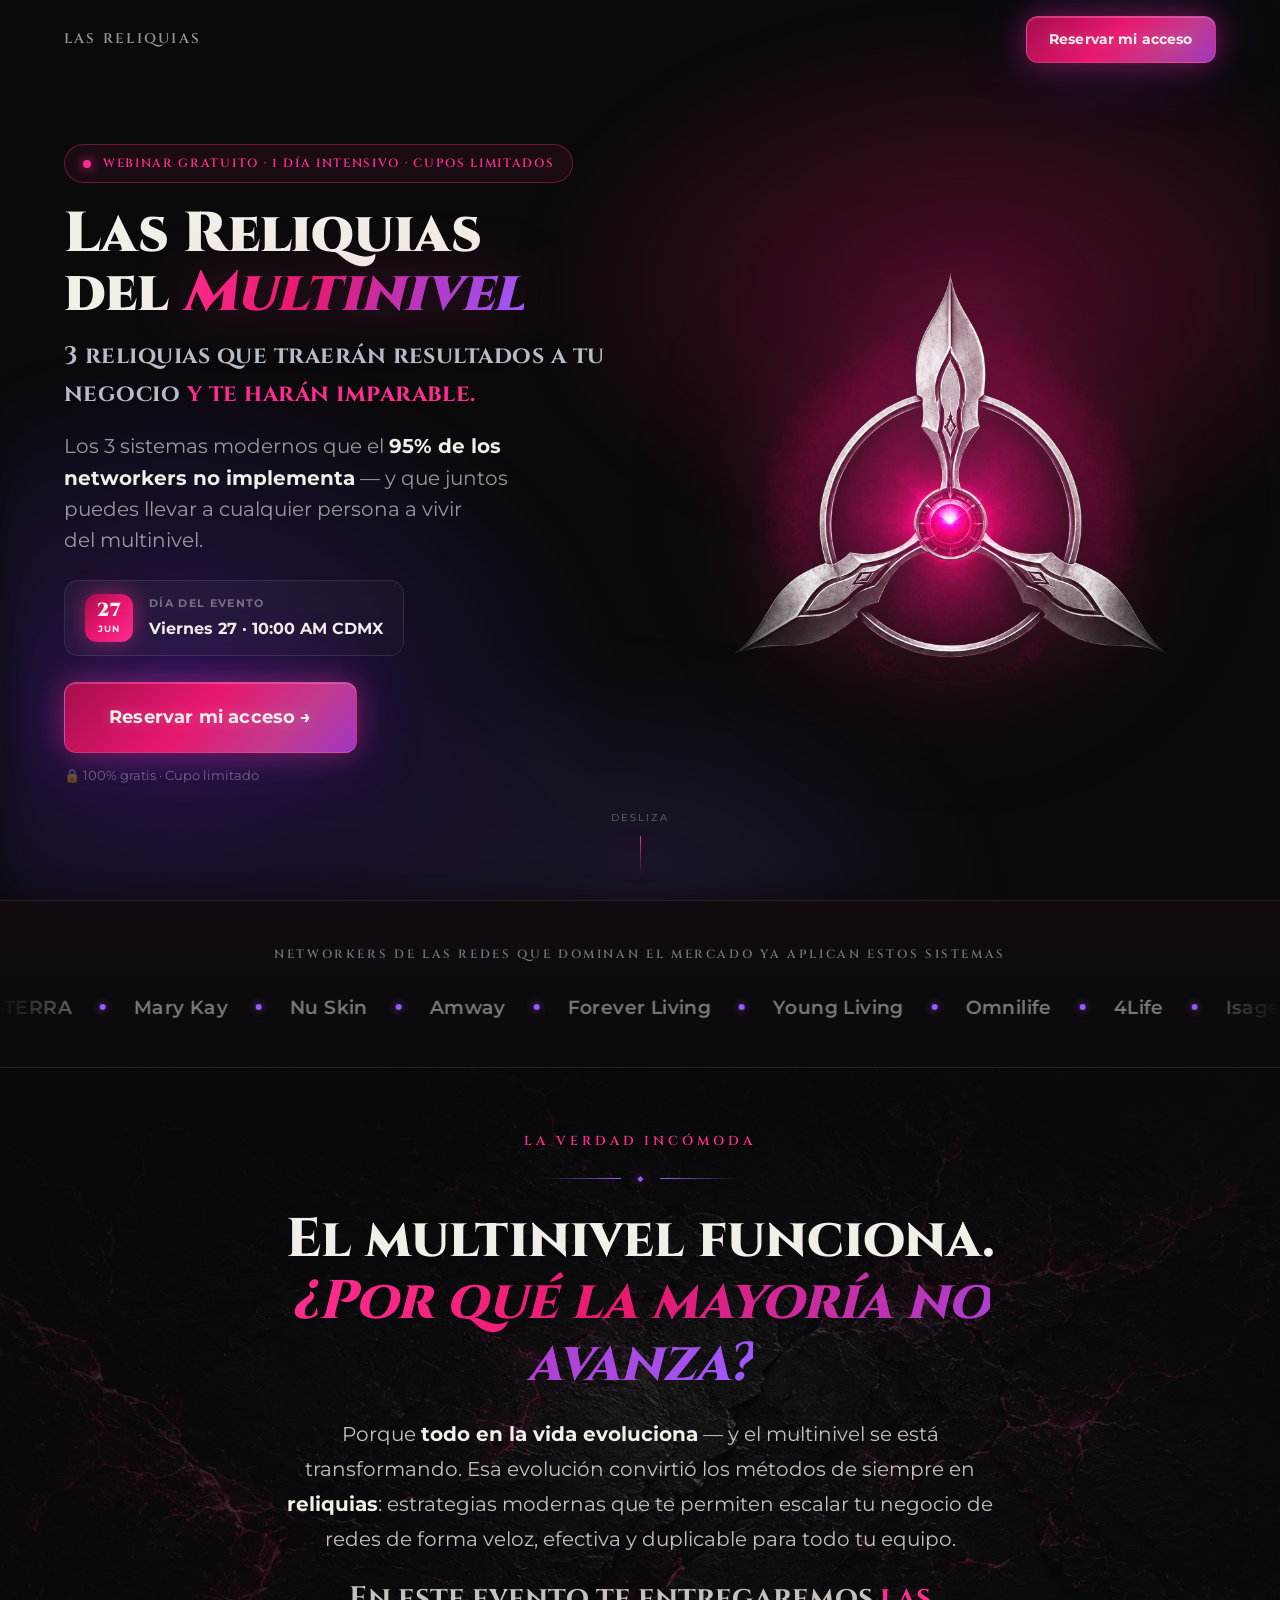
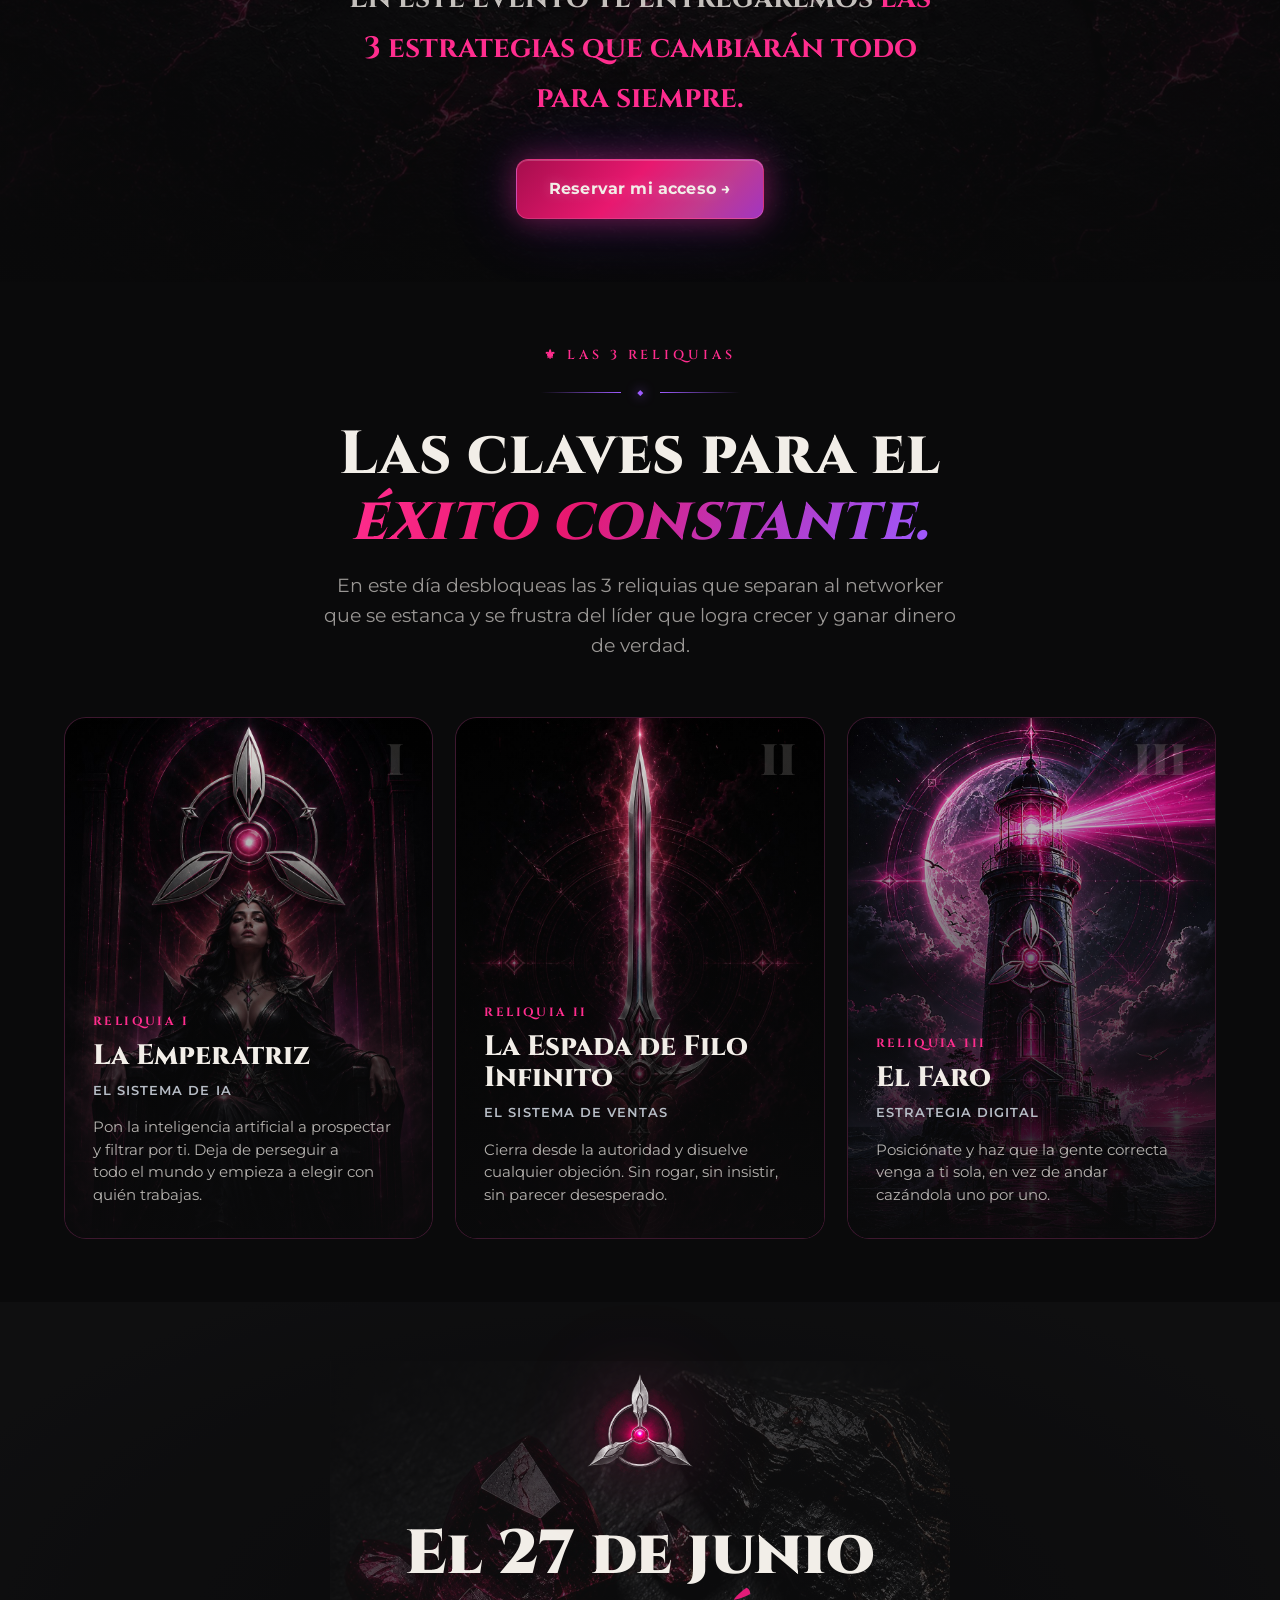
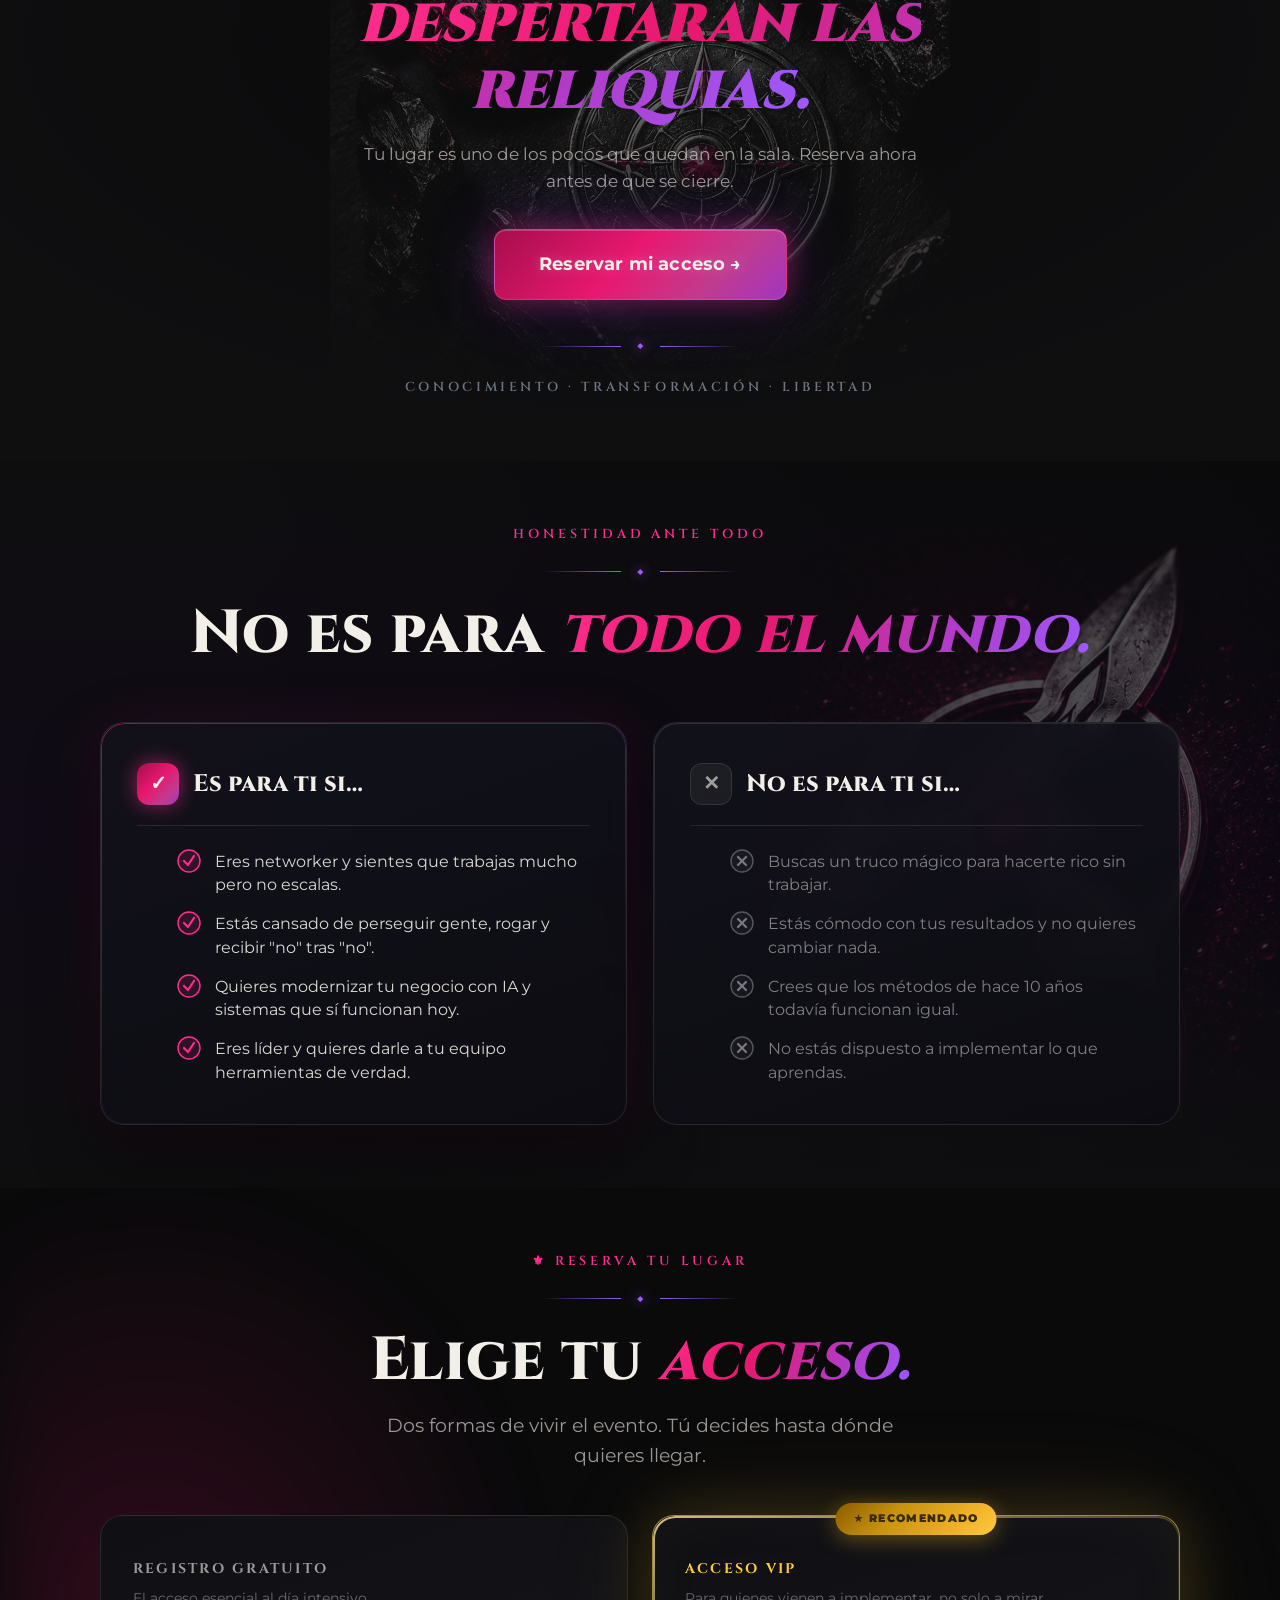
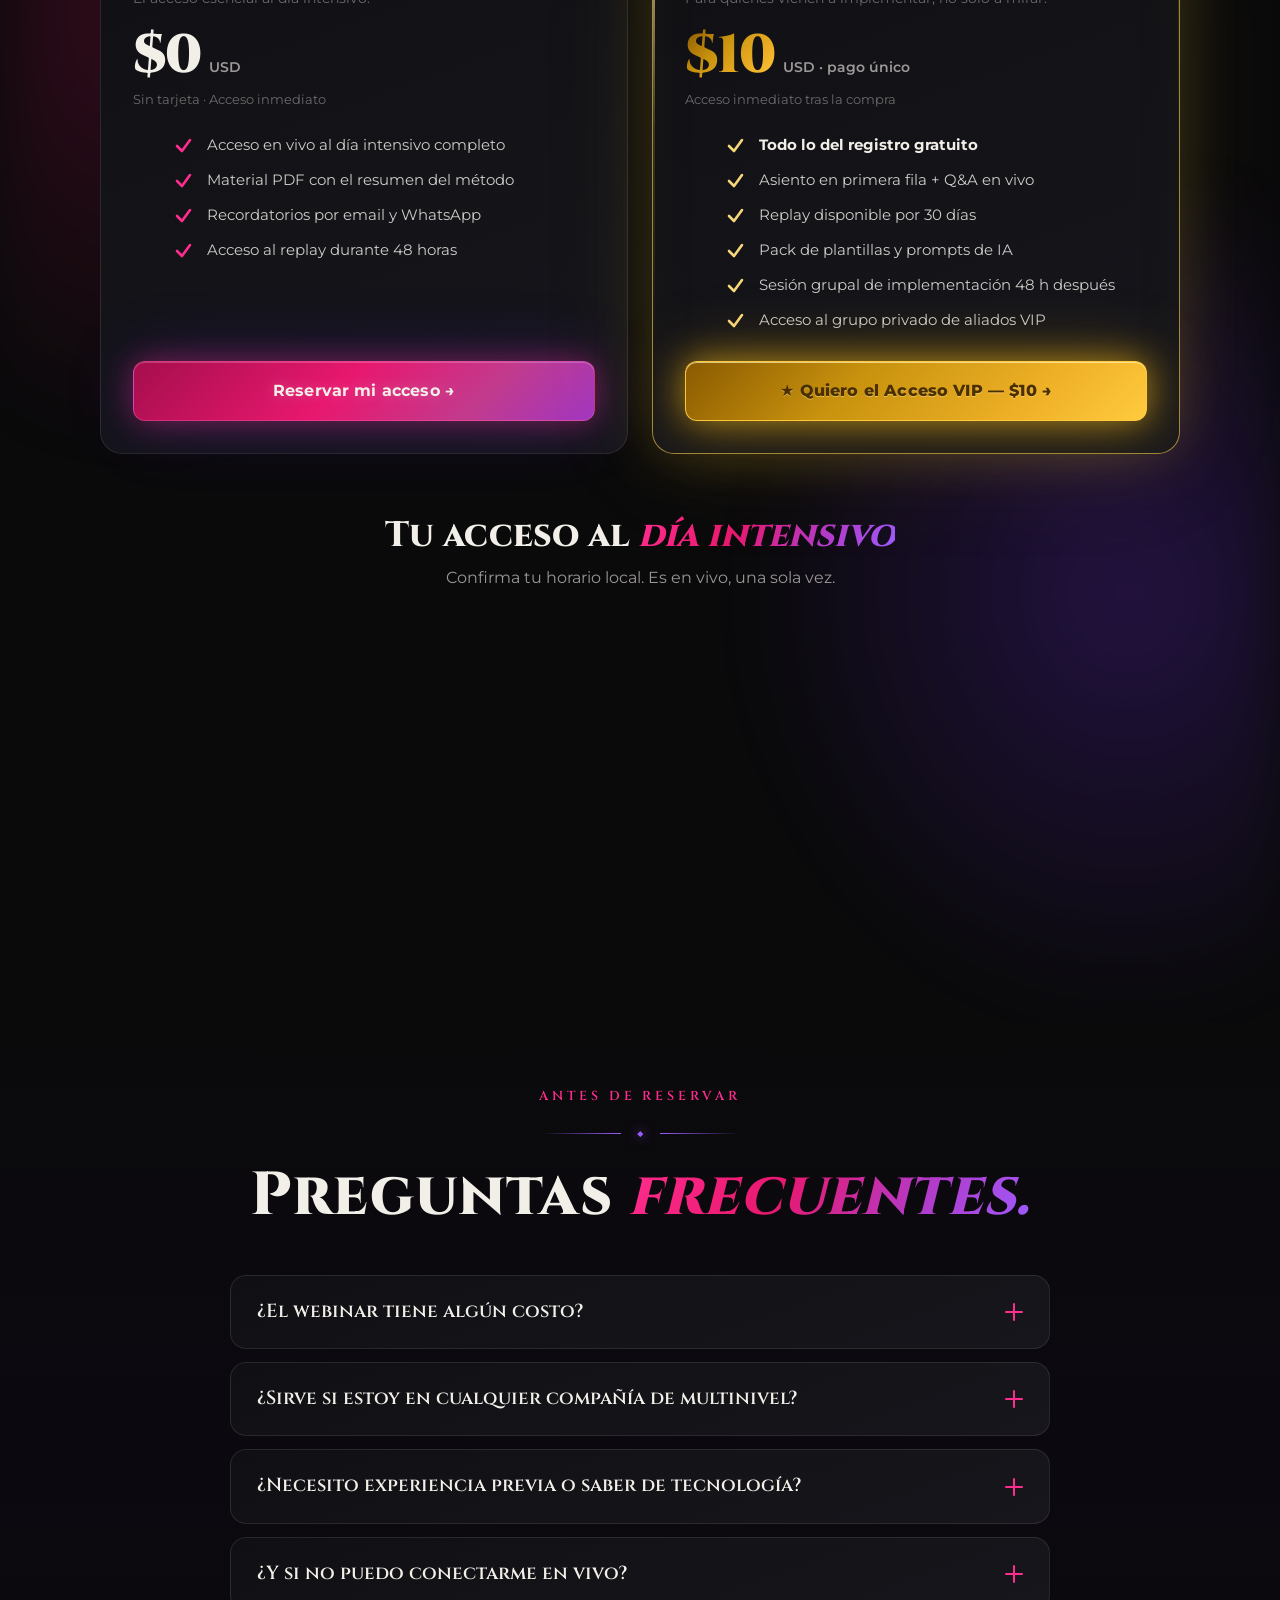
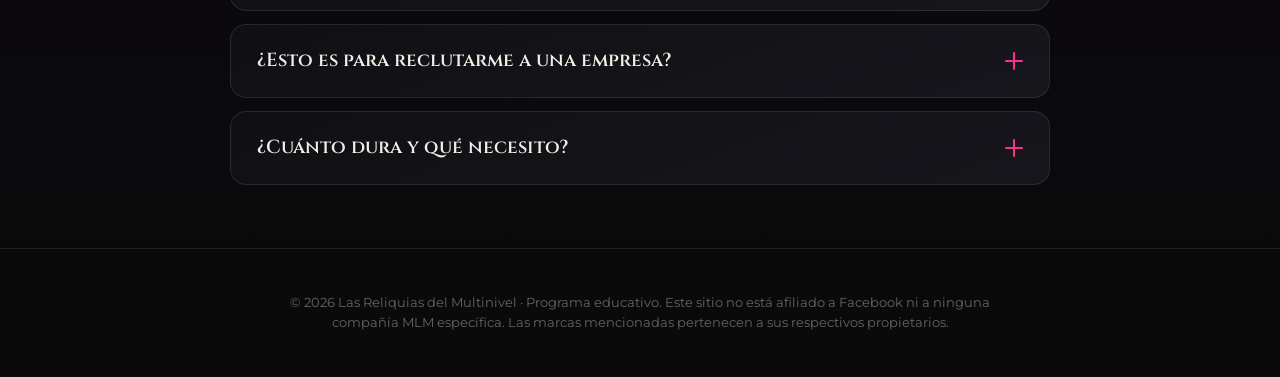
==== commit 6331a275: "Richer gold for VIP + compass backdrop on the "27 de junio" closer - Gold gradient deepened (was pal" ====
--- a/reliquias-webinar/index.html
+++ b/reliquias-webinar/index.html
@@ -14,7 +14,7 @@
 <link rel="preconnect" href="https://fonts.gstatic.com" crossorigin>
 <link rel="stylesheet" href="https://fonts.googleapis.com/css2?family=Cinzel:wght@500;600;700;800;900&family=Montserrat:wght@300;400;500;600;700;800&display=swap">
 <link rel="preload" as="video" href="assets/video/logo-anim.mp4" type="video/mp4">
-<link rel="stylesheet" href="styles.css?v=20260602i">
+<link rel="stylesheet" href="styles.css?v=20260602j">
 </head>
 <body>
 
@@ -248,7 +248,7 @@
 
 <script defer src="lib/gsap.min.js"></script>
 <script defer src="lib/ScrollTrigger.min.js"></script>
-<script defer src="lib/manifest.js?v=20260602i"></script>
-<script defer src="main.js?v=20260602i"></script>
+<script defer src="lib/manifest.js?v=20260602j"></script>
+<script defer src="main.js?v=20260602j"></script>
 </body>
 </html>
--- a/reliquias-webinar/styles.css
+++ b/reliquias-webinar/styles.css
@@ -10,13 +10,13 @@
   --violet:#7B2FFF; --violet-deep:#5B1FCC; --violet-neon:#9D5BFF;
   --silver:#B7BDC6; --silver-dim:#6E7480;
   --moonlight:#F2EEE8; --moon-soft:rgba(242,238,232,0.62); --moon-dim:rgba(242,238,232,0.4);
-  --gold:#D4AF37; --gold-light:#FFE9A0; --gold-deep:#B8860B;
+  --gold:#E0A815; --gold-light:#FFCB3E; --gold-deep:#9A6E0A;
   --line:rgba(242,238,232,0.1);
   --rose-gradient:linear-gradient(135deg,#A60E4D 0%,#E8186F 50%,#FF2D8E 100%);
   /* dual rose→violet for titles & ambient — cools down the pink */
   --title-gradient:linear-gradient(115deg,#FF2D8E 0%,#E8186F 38%,#B23BC9 72%,#9D5BFF 100%);
   --cta-gradient:linear-gradient(135deg,#A60E4D 0%,#E8186F 45%,#C13B8E 75%,#7B2FFF 130%);
-  --gold-gradient:linear-gradient(135deg,#B8860B 0%,#E8C24A 20%,#FFE9A0 42%,#FFF6D4 52%,#FFE9A0 62%,#E8C24A 82%,#B8860B 100%);
+  --gold-gradient:linear-gradient(135deg,#8A5A00 0%,#C8920E 18%,#F0B228 38%,#FFCB3E 50%,#F0B228 62%,#C8920E 82%,#8A5A00 100%);
   --serif:'Cinzel','Times New Roman',serif;
   --sans:'Montserrat',system-ui,sans-serif;
   --ease-out:cubic-bezier(0.16,1,0.3,1); --ease-soft:cubic-bezier(0.25,0.46,0.45,0.94);
@@ -61,8 +61,8 @@
 .btn-primary{background:var(--cta-gradient);color:var(--moonlight);box-shadow:0 0 30px rgba(255,45,142,.4),0 0 70px rgba(123,47,255,.22),inset 0 1px 0 rgba(255,255,255,.2);border:1px solid rgba(255,102,178,.4);text-shadow:0 0 14px rgba(255,255,255,.25)}
 .btn-primary:hover{transform:translateY(-4px) scale(1.02);box-shadow:0 0 50px rgba(255,45,142,.7),0 0 120px rgba(123,47,255,.42)}
 .btn-primary:active{transform:translateY(-1px)}
-.btn-gold{background:var(--gold-gradient);background-size:200% 200%;animation:goldShimmer 3.5s ease-in-out infinite;color:#4A3500;font-weight:800;border:1px solid rgba(255,233,160,.9);box-shadow:0 0 34px rgba(212,175,55,.6),0 0 70px rgba(212,175,55,.3),inset 0 1px 0 rgba(255,255,255,.6);text-shadow:0 1px 0 rgba(255,255,255,.45)}
-.btn-gold:hover{transform:translateY(-4px) scale(1.02);box-shadow:0 0 55px rgba(212,175,55,.85),0 0 110px rgba(212,175,55,.5),inset 0 1px 0 rgba(255,255,255,.6)}
+.btn-gold{background:var(--gold-gradient);background-size:200% 200%;animation:goldShimmer 3.5s ease-in-out infinite;color:#4A3000;font-weight:800;border:1px solid rgba(255,203,62,.95);box-shadow:0 0 34px rgba(224,168,21,.7),0 0 70px rgba(224,168,21,.35),inset 0 1px 0 rgba(255,240,180,.7);text-shadow:0 1px 0 rgba(255,230,150,.5)}
+.btn-gold:hover{transform:translateY(-4px) scale(1.02);box-shadow:0 0 55px rgba(224,168,21,.95),0 0 110px rgba(224,168,21,.55),inset 0 1px 0 rgba(255,240,180,.7)}
 
 /* 5. TEXTURE BG (high-res rock w/ magenta veins) */
 .tex-bg{position:absolute;inset:0;z-index:0;background-image:url('assets/img/rock-texture.jpg');background-size:cover;background-position:center;opacity:.55;filter:saturate(1.05)}
@@ -243,8 +243,8 @@
 
 /* 15. CLOSE */
 .close{position:relative;padding-left:var(--pad);padding-right:var(--pad);text-align:center;overflow:hidden}
-.close-bg{position:absolute;inset:0;z-index:0;background-image:url('assets/img/altar.jpg');background-size:cover;background-position:center;opacity:.2;animation:texDrift 28s ease-in-out infinite}
-.close-bg::after{content:"";position:absolute;inset:0;background:radial-gradient(ellipse at center,transparent 0,rgba(10,10,11,.72) 62%,var(--obsidian) 100%)}
+.close-bg{position:absolute;inset:0;z-index:0;background-image:url('assets/img/brujula.jpg');background-size:min(620px,80%) auto;background-position:center 42%;background-repeat:no-repeat;opacity:.42;mix-blend-mode:screen;animation:texDrift 28s ease-in-out infinite}
+.close-bg::after{content:"";position:absolute;inset:0;background:radial-gradient(ellipse 70% 60% at center 44%,transparent 0,rgba(10,10,11,.55) 55%,var(--obsidian) 85%)}
 .close-inner{position:relative;z-index:2;max-width:880px;margin:0 auto}
 .close-logo{width:clamp(84px,12vw,128px);margin:0 auto 28px;filter:drop-shadow(0 0 40px rgba(255,45,142,.55))}
 .close-title{font-family:var(--serif);font-size:clamp(2.2rem,5.2vw,3.9rem);font-weight:900;line-height:1.08;margin-bottom:16px}
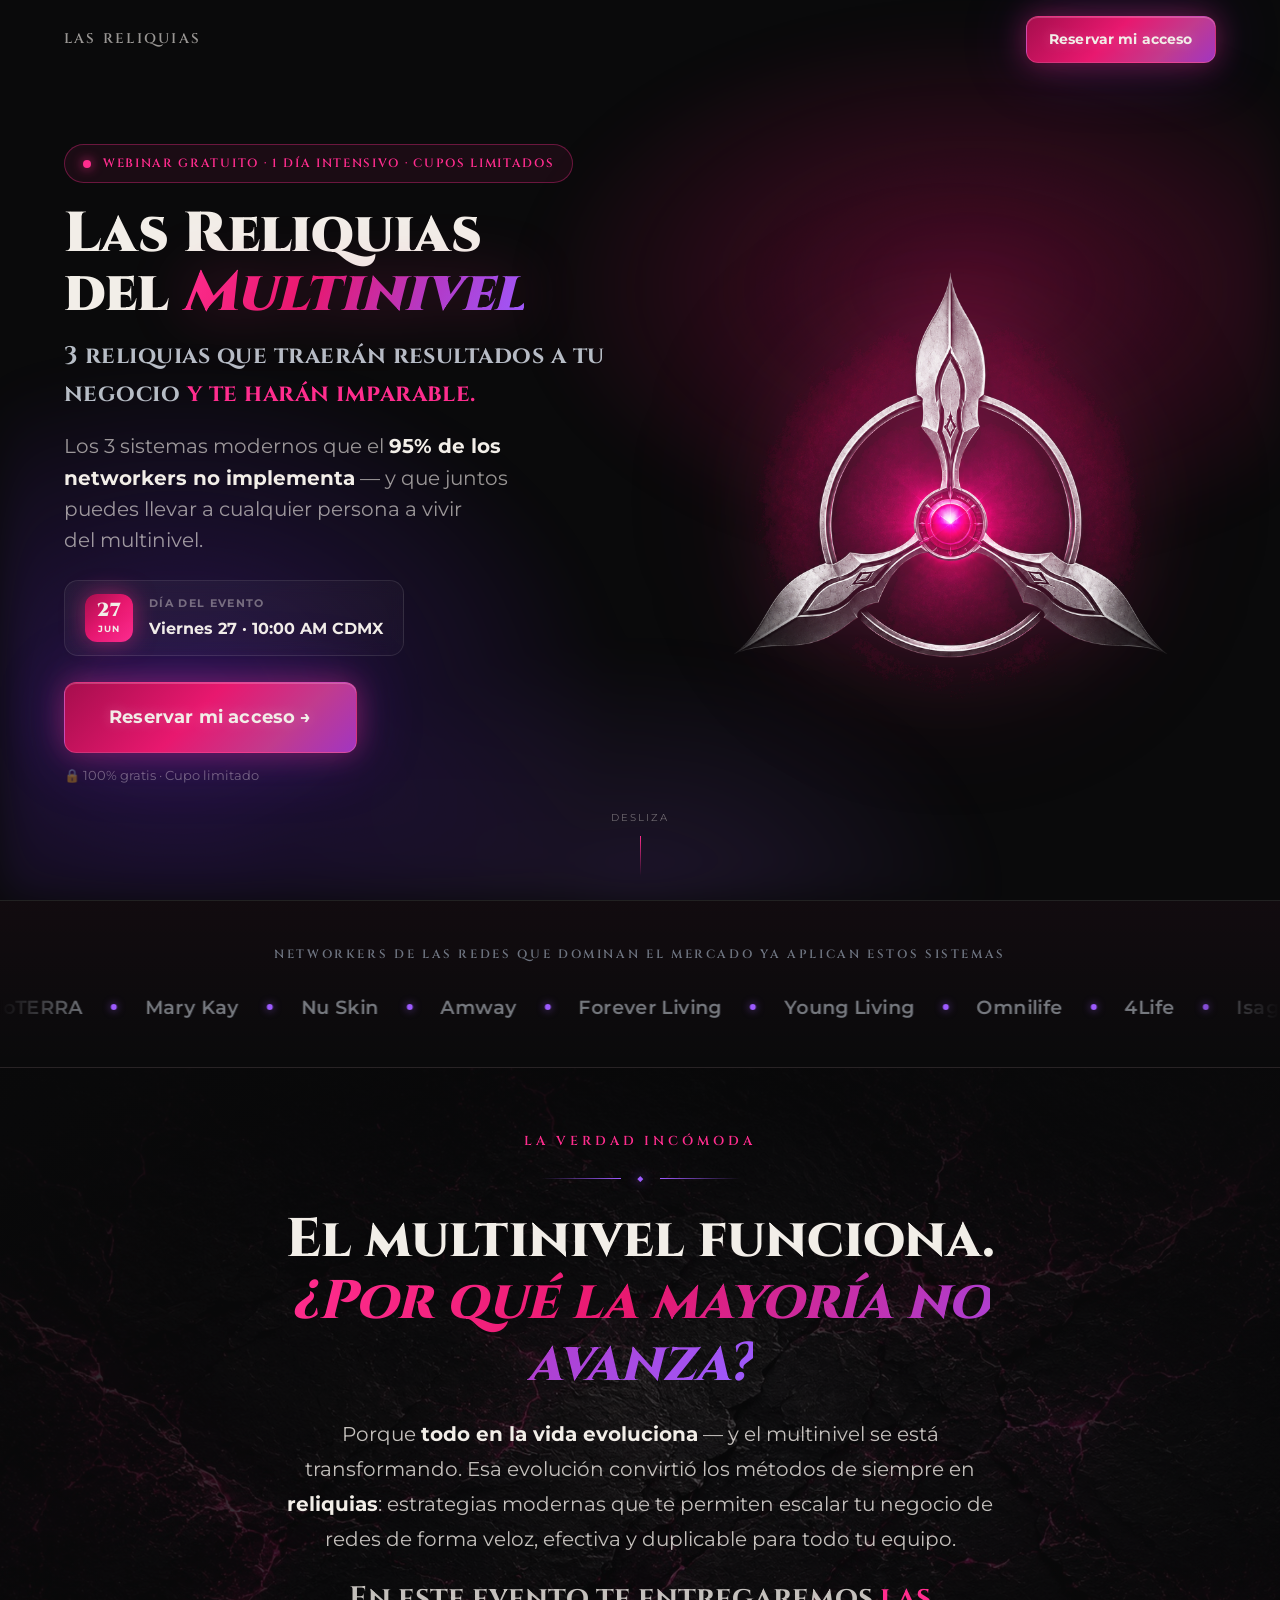
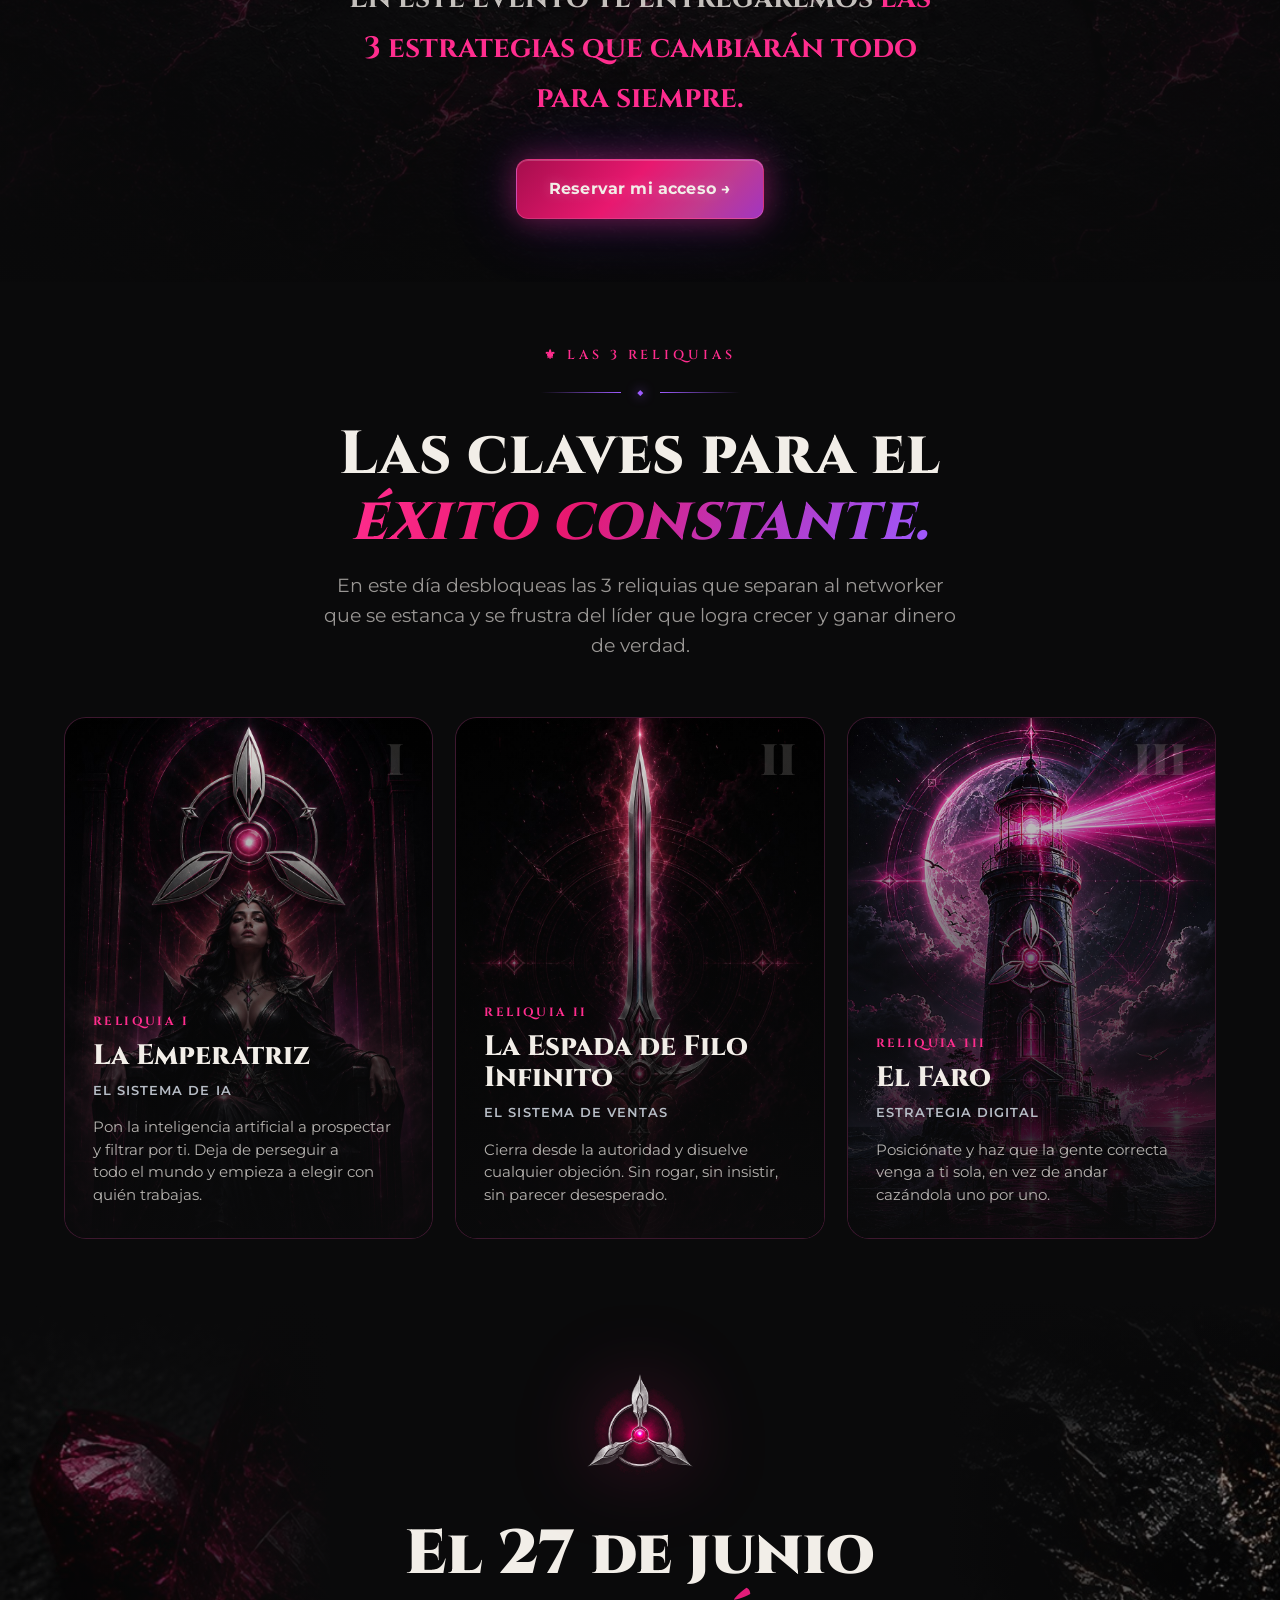
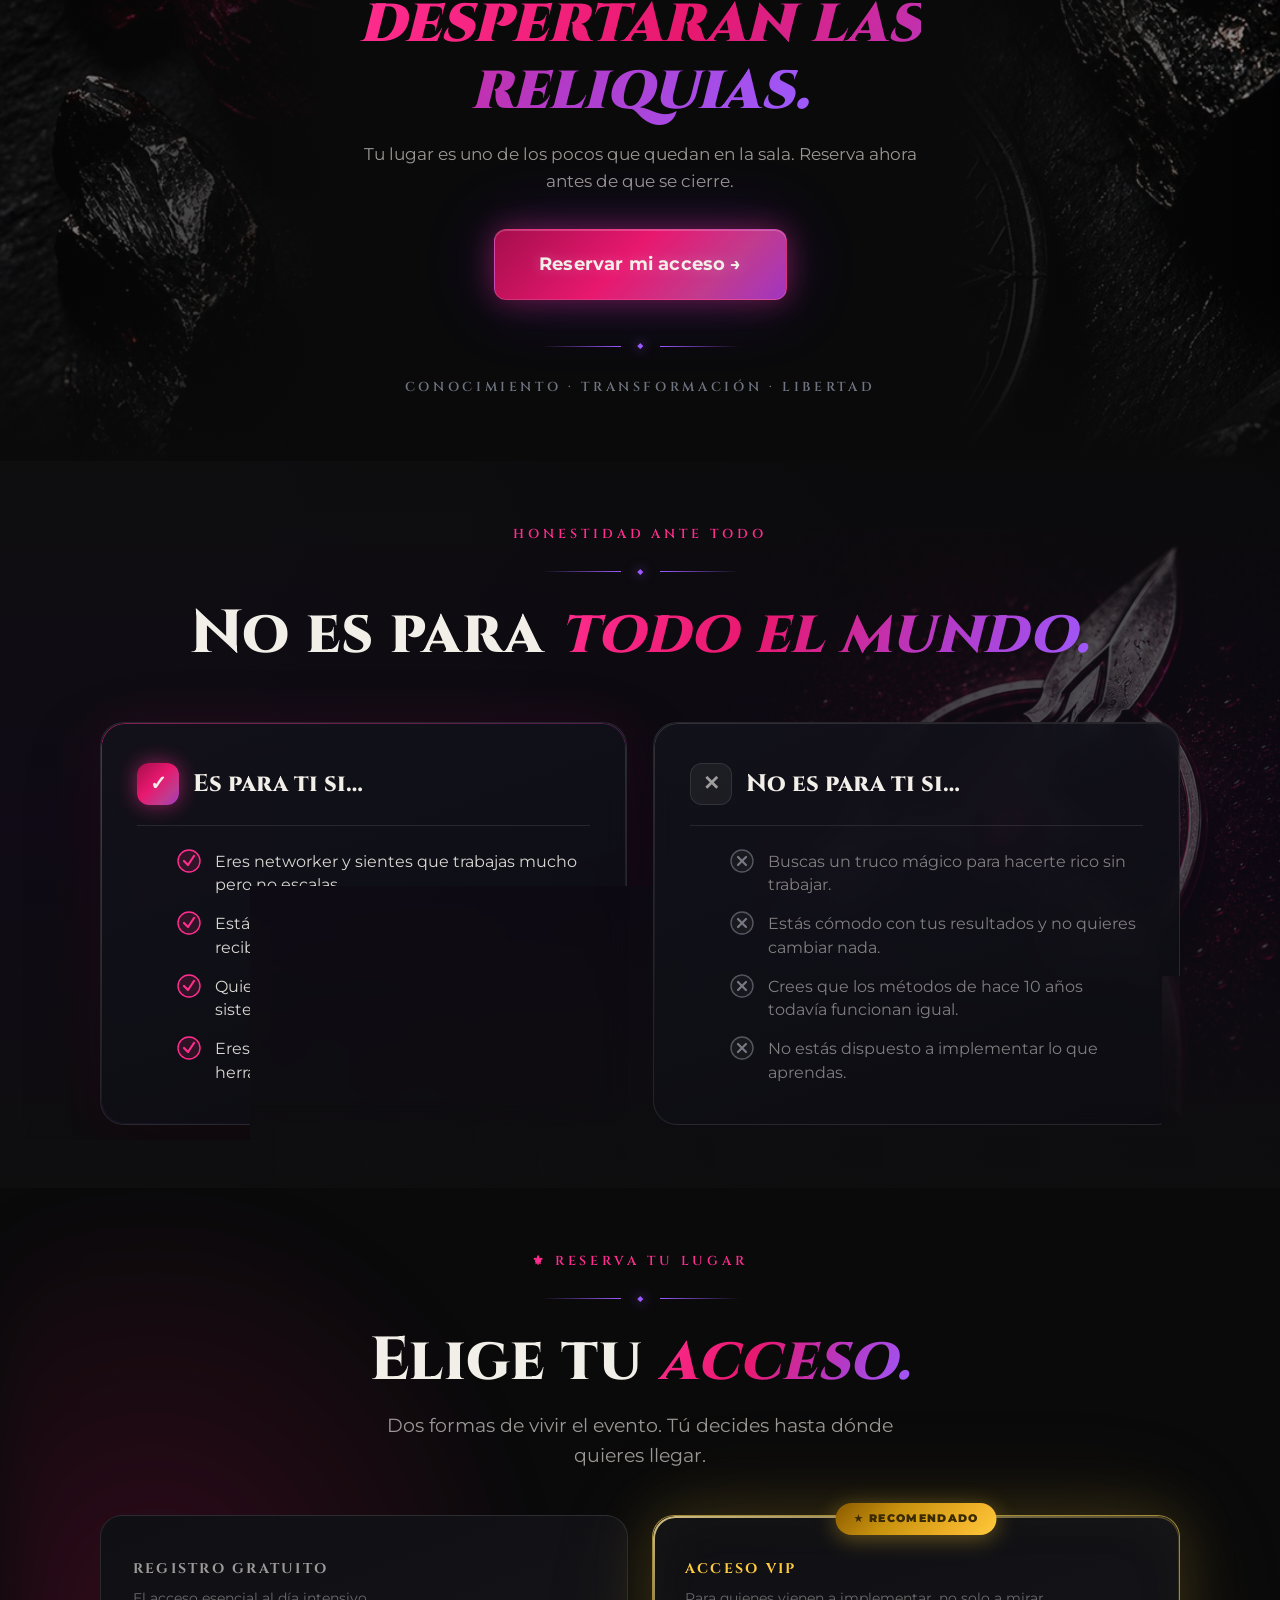
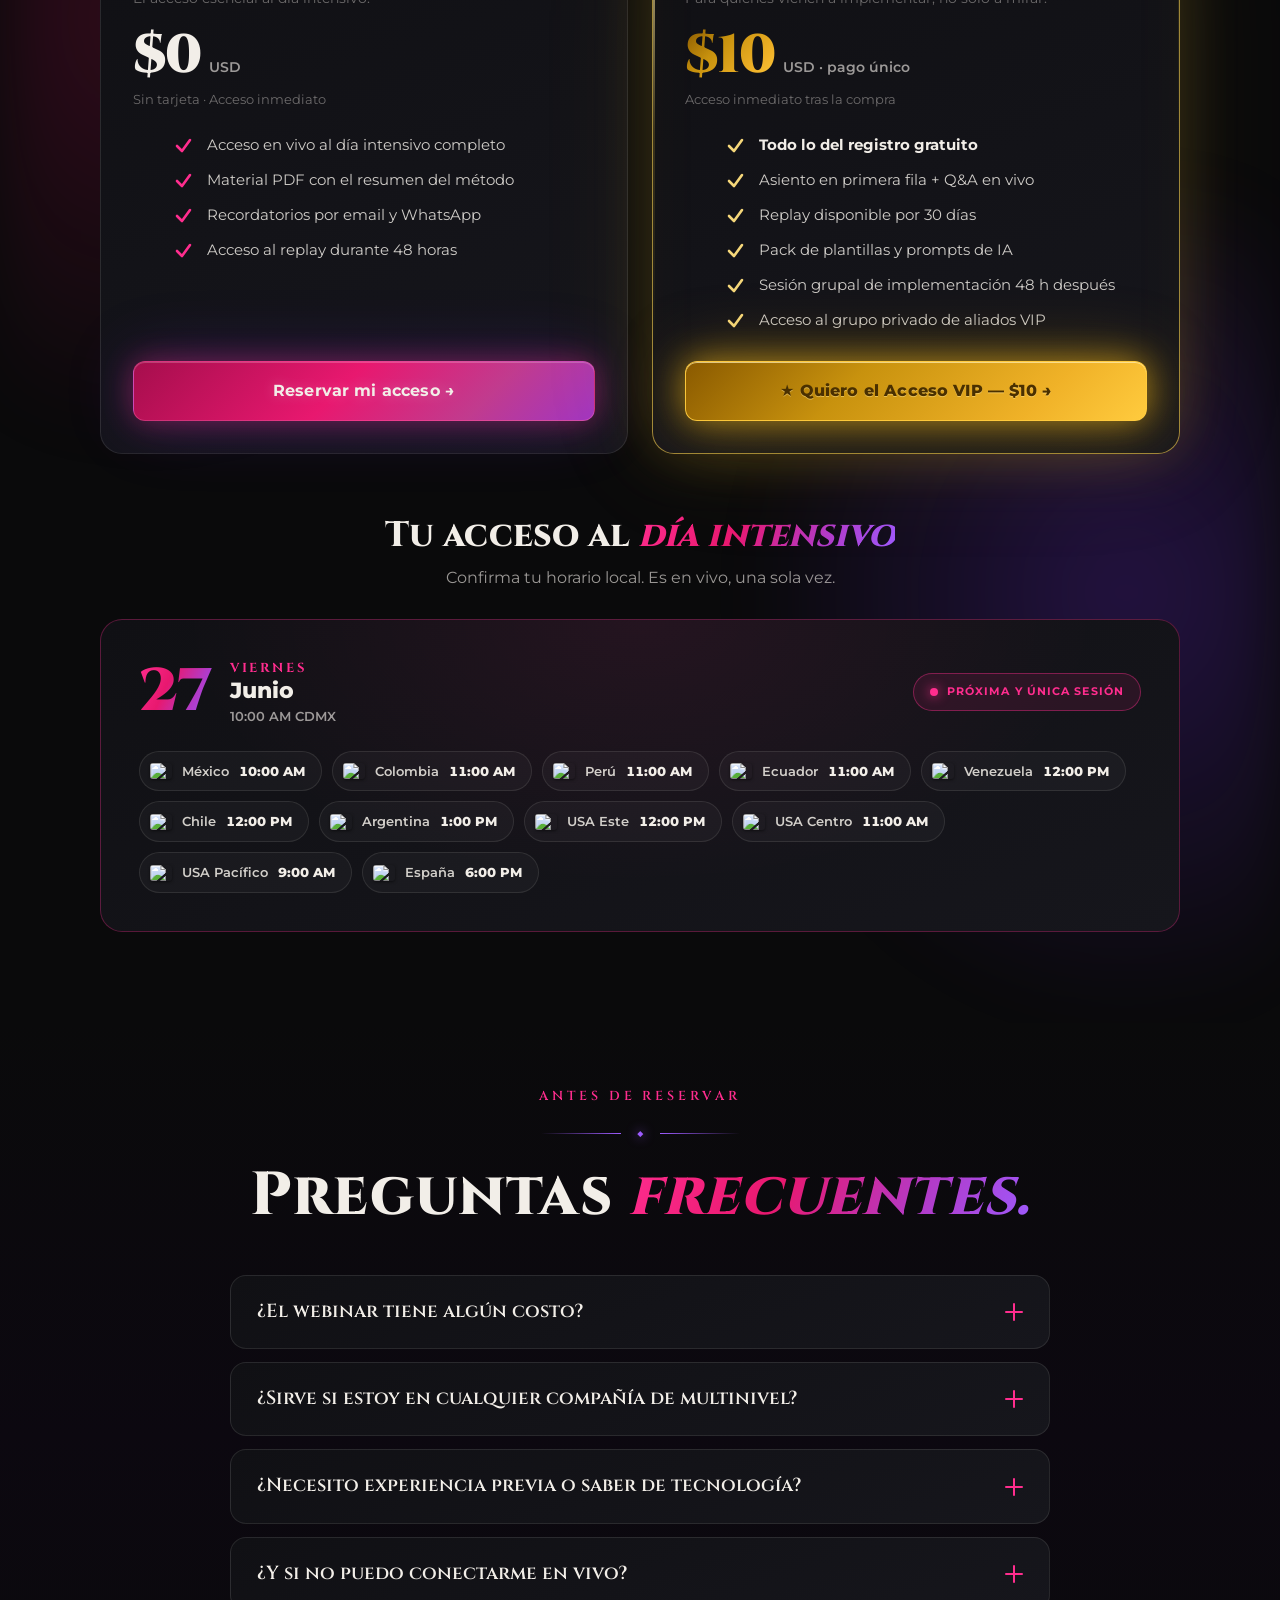
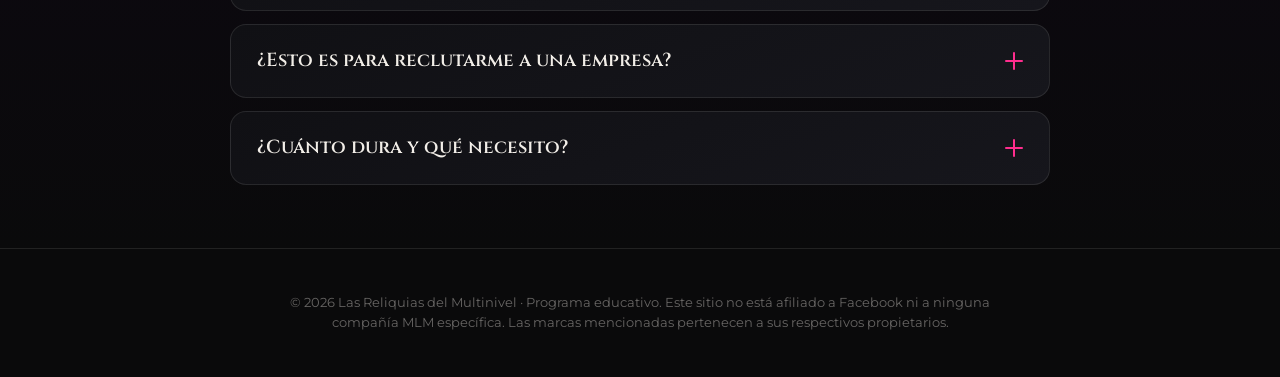
==== commit 24f886d7: "Closer section: compass to the sides, solid-black center band for text Replaced the centered blend w" ====
--- a/reliquias-webinar/index.html
+++ b/reliquias-webinar/index.html
@@ -14,7 +14,7 @@
 <link rel="preconnect" href="https://fonts.gstatic.com" crossorigin>
 <link rel="stylesheet" href="https://fonts.googleapis.com/css2?family=Cinzel:wght@500;600;700;800;900&family=Montserrat:wght@300;400;500;600;700;800&display=swap">
 <link rel="preload" as="video" href="assets/video/logo-anim.mp4" type="video/mp4">
-<link rel="stylesheet" href="styles.css?v=20260602j">
+<link rel="stylesheet" href="styles.css?v=20260602k">
 </head>
 <body>
 
@@ -248,7 +248,7 @@
 
 <script defer src="lib/gsap.min.js"></script>
 <script defer src="lib/ScrollTrigger.min.js"></script>
-<script defer src="lib/manifest.js?v=20260602j"></script>
-<script defer src="main.js?v=20260602j"></script>
+<script defer src="lib/manifest.js?v=20260602k"></script>
+<script defer src="main.js?v=20260602k"></script>
 </body>
 </html>
--- a/reliquias-webinar/styles.css
+++ b/reliquias-webinar/styles.css
@@ -243,8 +243,11 @@
 
 /* 15. CLOSE */
 .close{position:relative;padding-left:var(--pad);padding-right:var(--pad);text-align:center;overflow:hidden}
-.close-bg{position:absolute;inset:0;z-index:0;background-image:url('assets/img/brujula.jpg');background-size:min(620px,80%) auto;background-position:center 42%;background-repeat:no-repeat;opacity:.42;mix-blend-mode:screen;animation:texDrift 28s ease-in-out infinite}
-.close-bg::after{content:"";position:absolute;inset:0;background:radial-gradient(ellipse 70% 60% at center 44%,transparent 0,rgba(10,10,11,.55) 55%,var(--obsidian) 85%)}
+.close-bg{position:absolute;inset:0;z-index:0;background-image:url('assets/img/brujula.jpg');background-size:cover;background-position:center;opacity:.62}
+/* black band down the middle so the text never competes with the image; relic shows on the sides */
+.close-bg::after{content:"";position:absolute;inset:0;background:
+  linear-gradient(90deg,transparent 0%,var(--obsidian) 26%,var(--obsidian) 74%,transparent 100%),
+  linear-gradient(180deg,var(--obsidian) 0%,transparent 22%,transparent 78%,var(--obsidian) 100%)}
 .close-inner{position:relative;z-index:2;max-width:880px;margin:0 auto}
 .close-logo{width:clamp(84px,12vw,128px);margin:0 auto 28px;filter:drop-shadow(0 0 40px rgba(255,45,142,.55))}
 .close-title{font-family:var(--serif);font-size:clamp(2.2rem,5.2vw,3.9rem);font-weight:900;line-height:1.08;margin-bottom:16px}
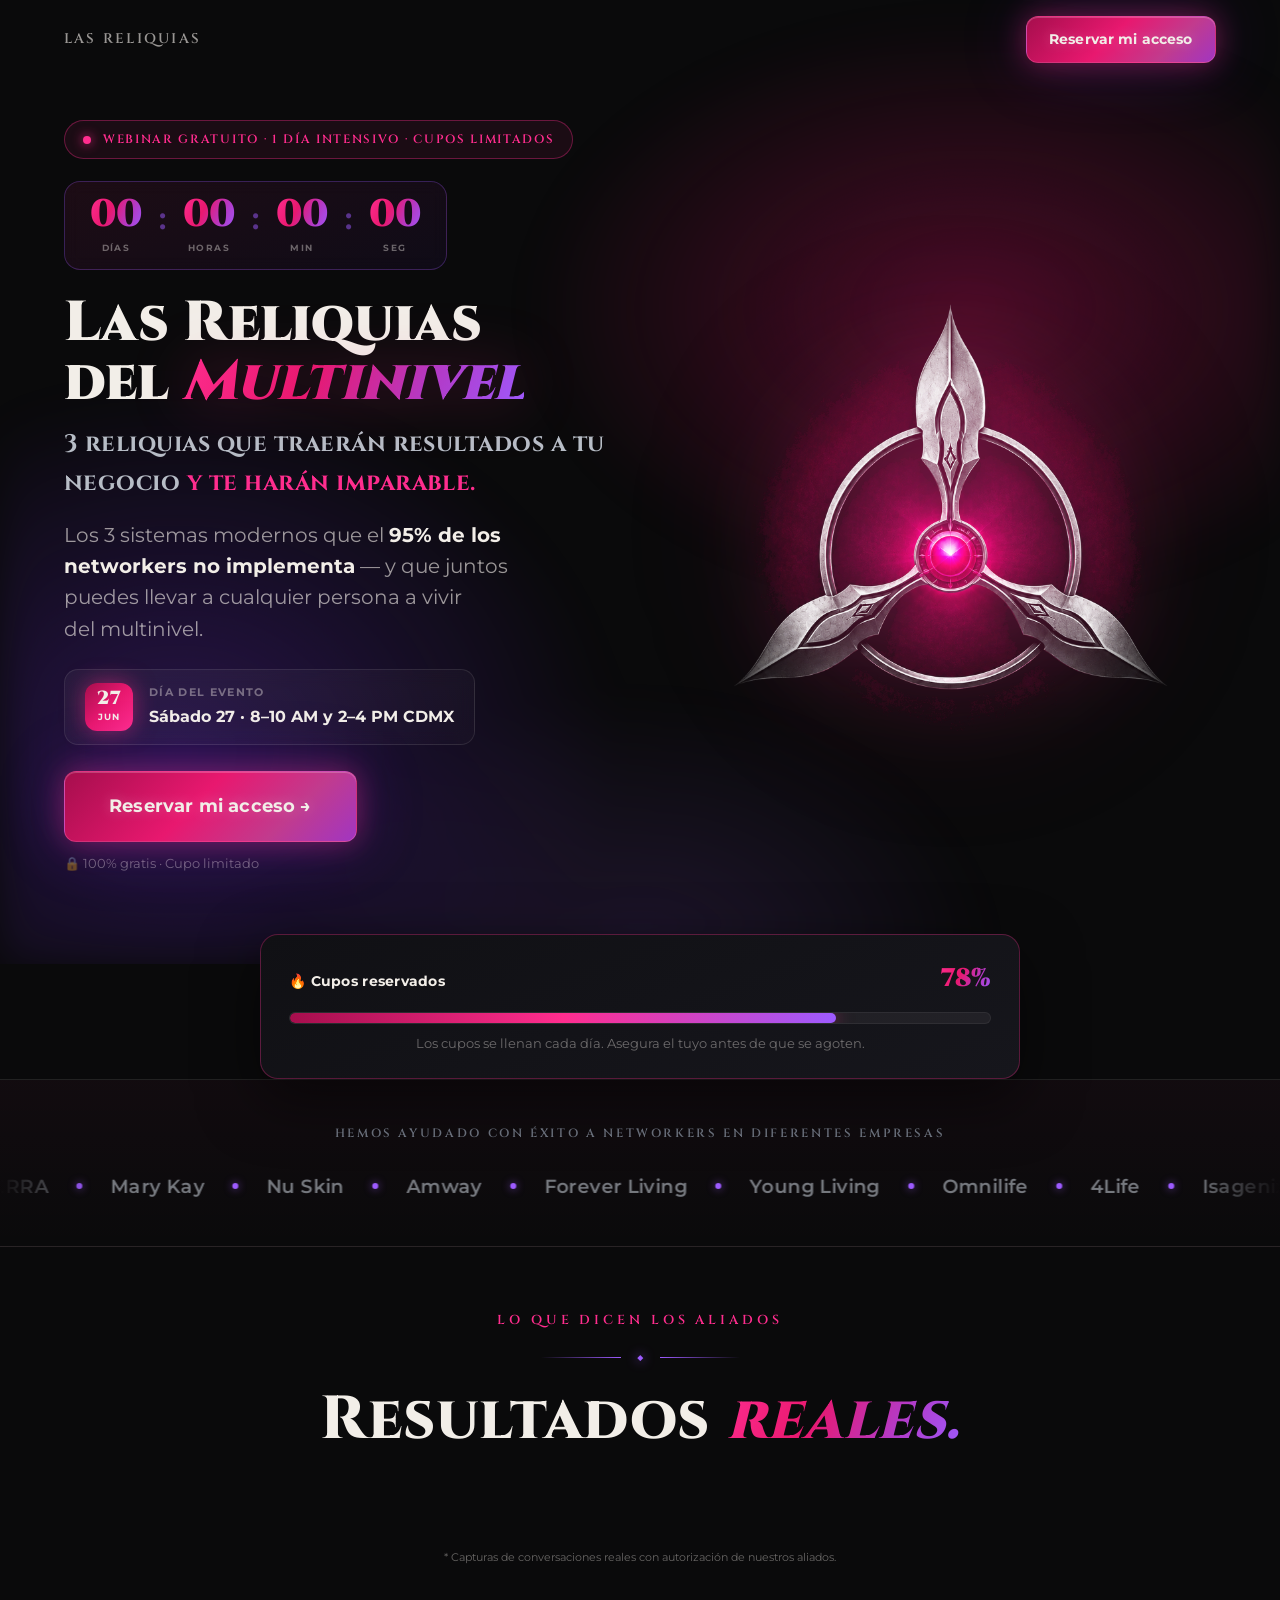
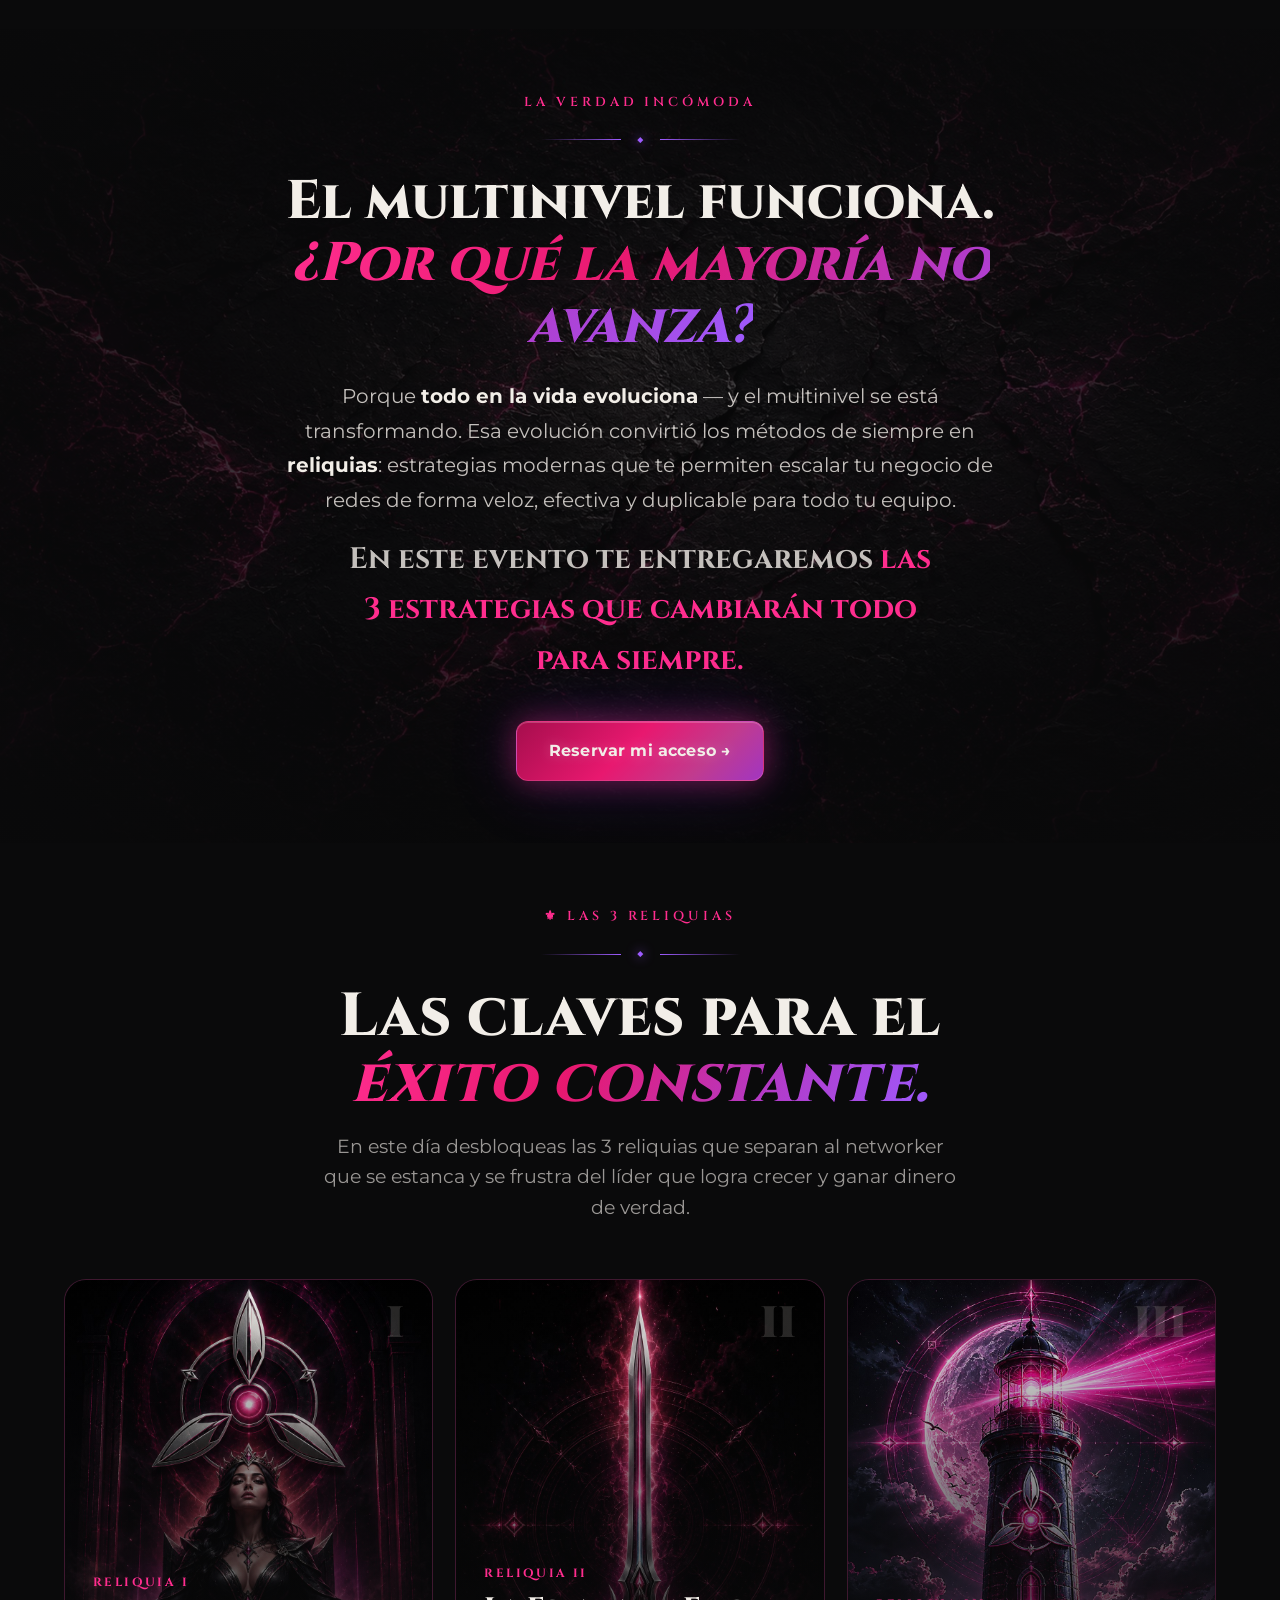
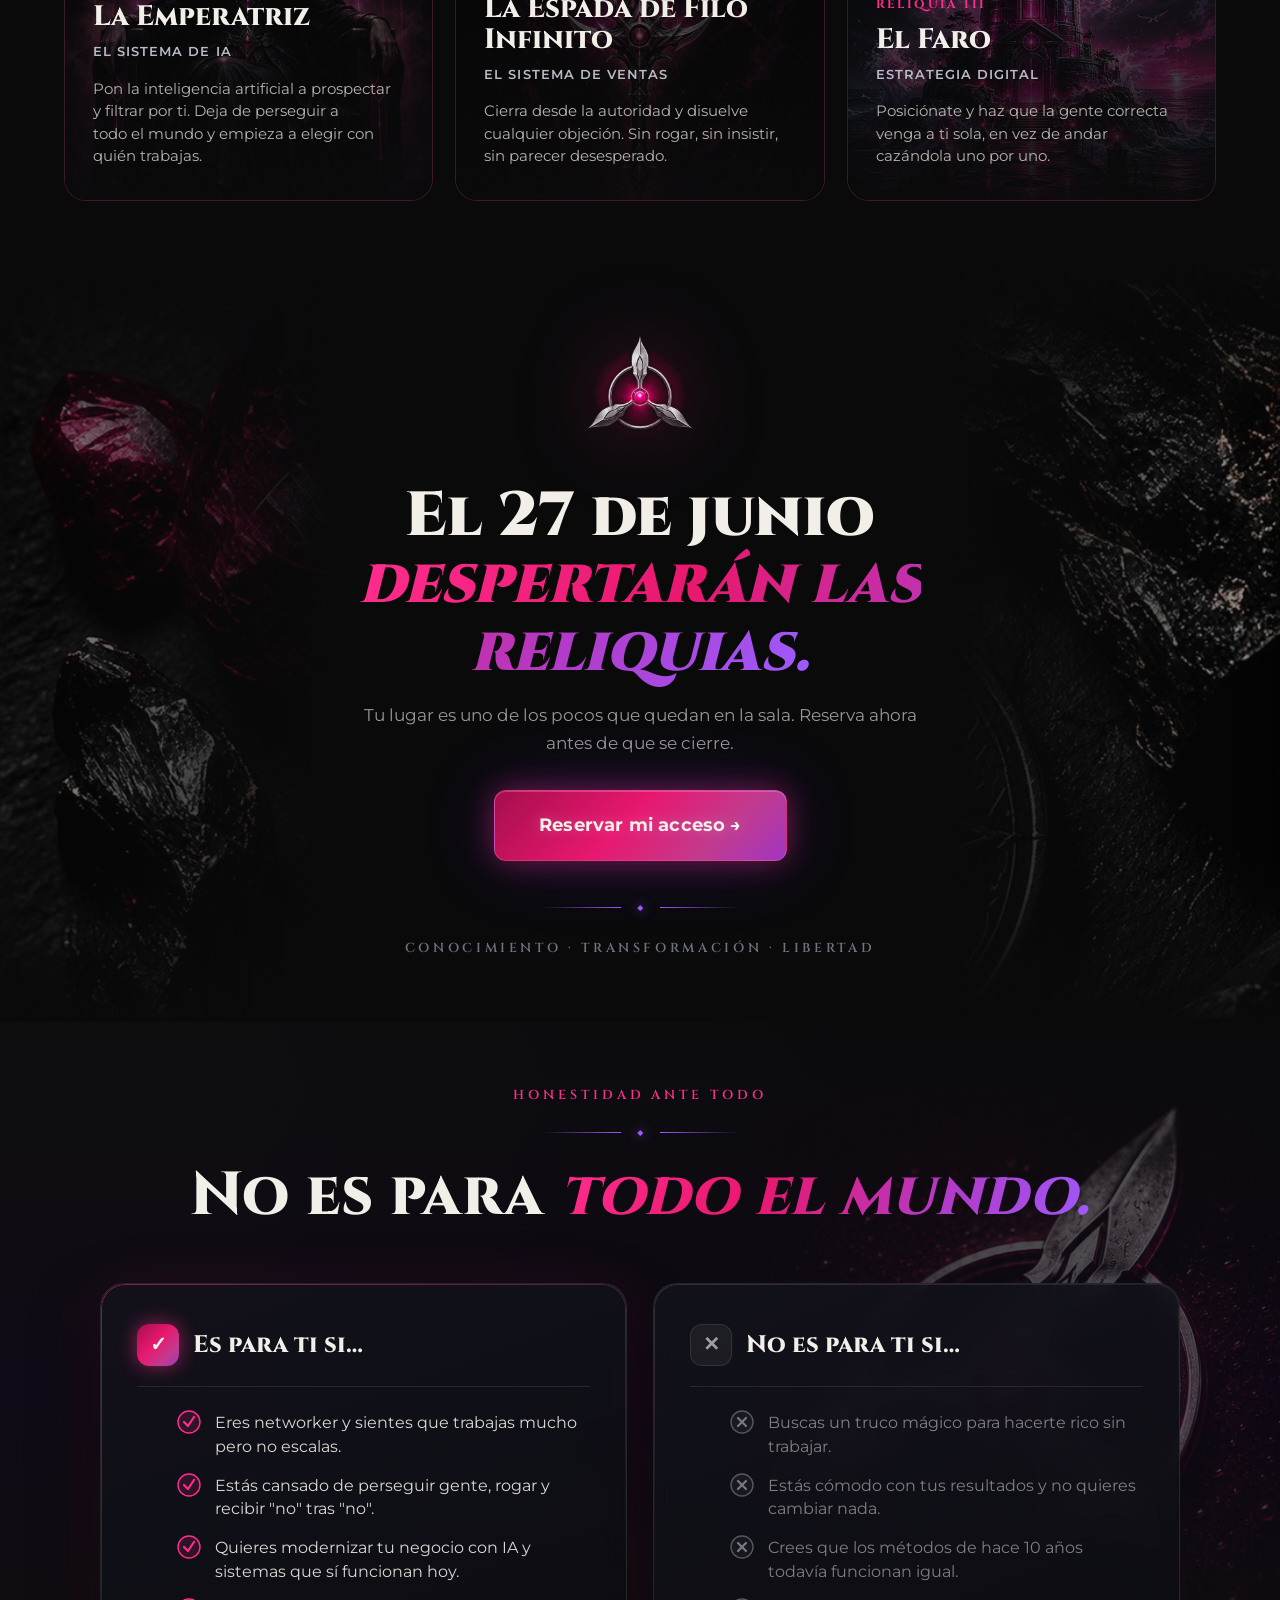
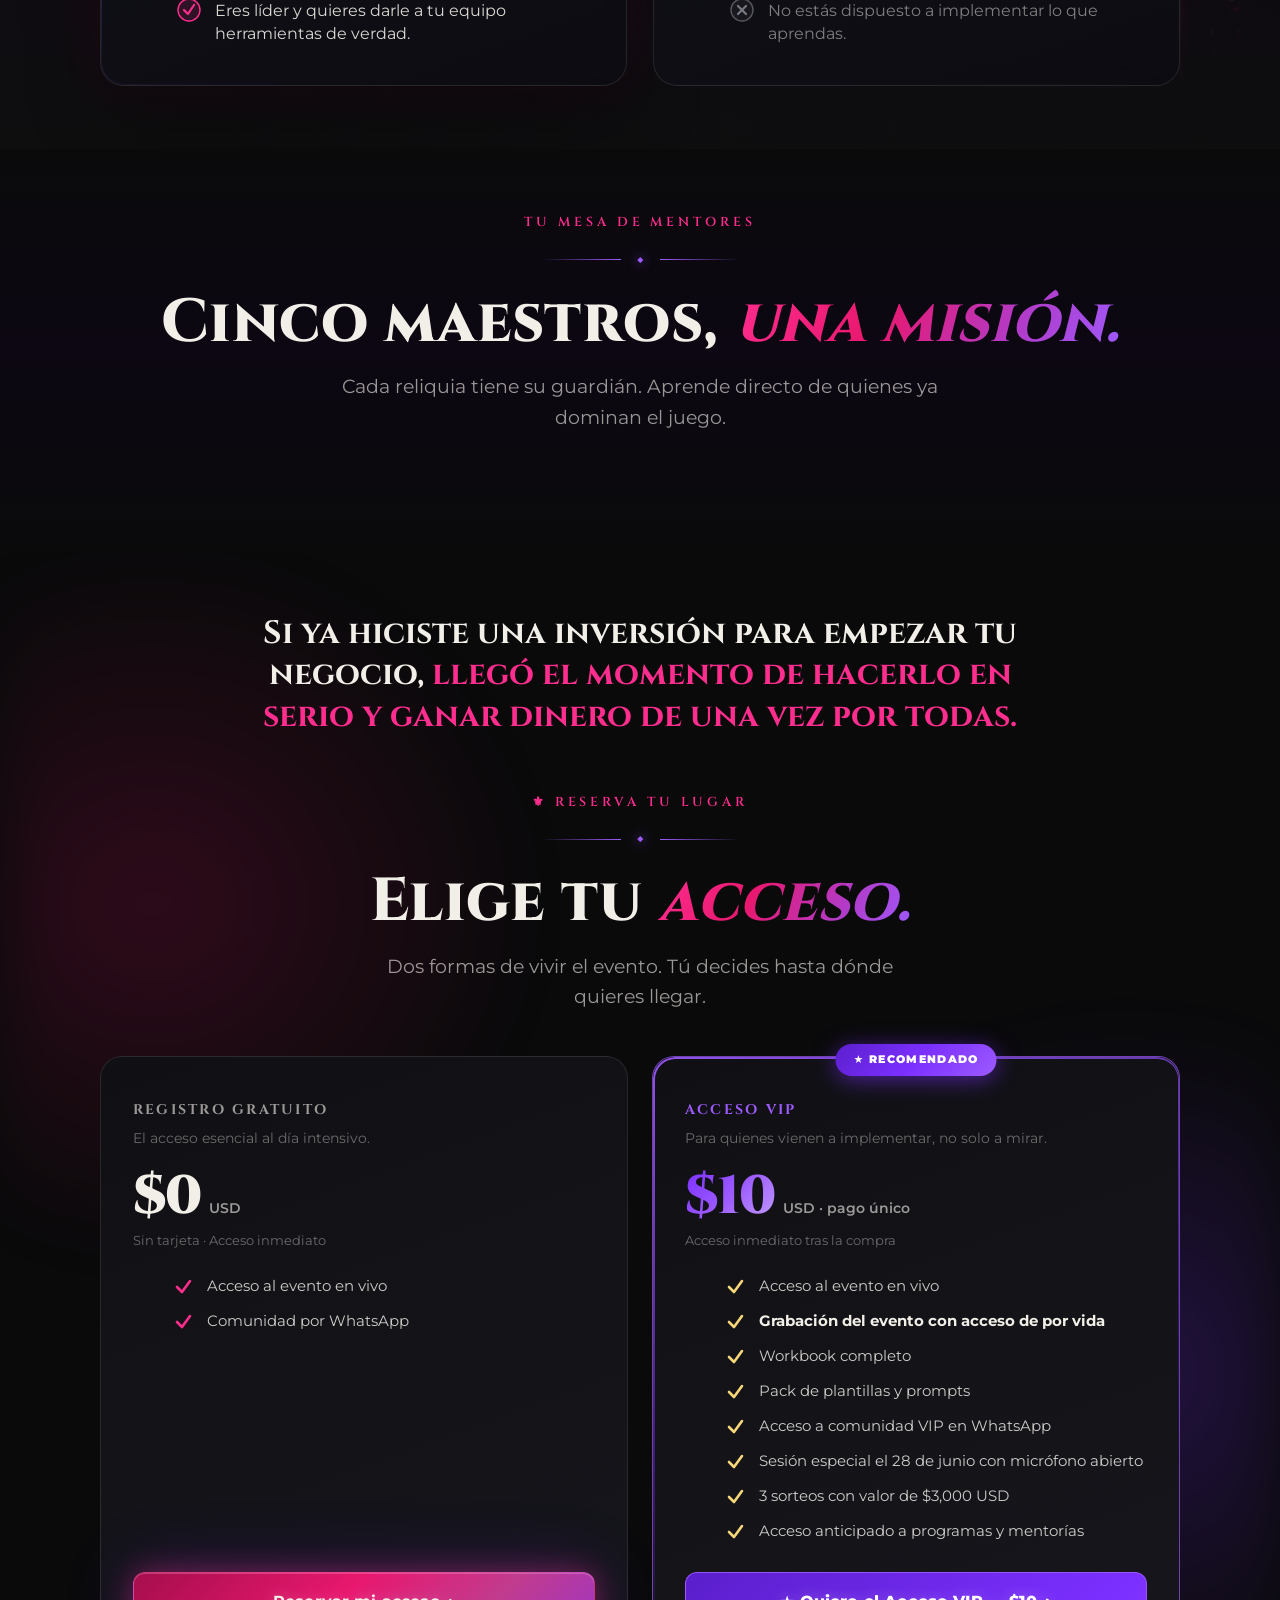
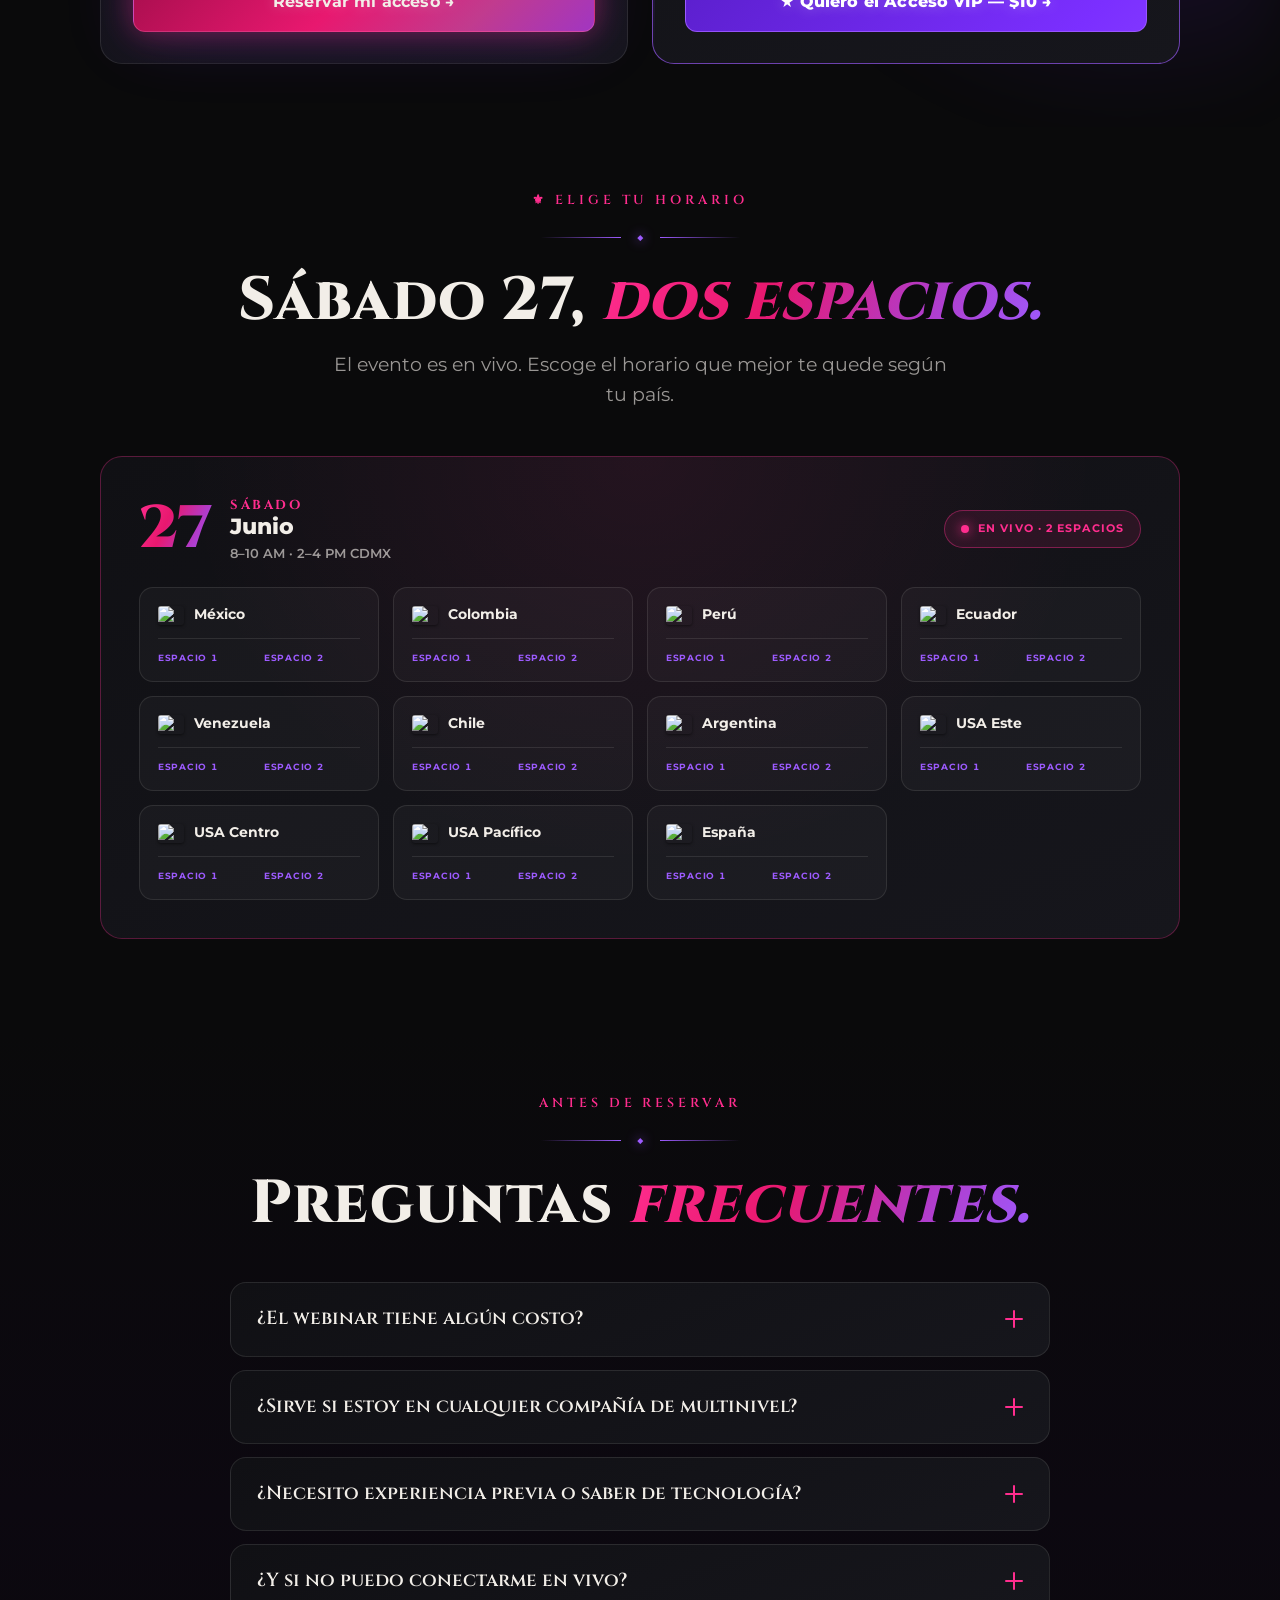
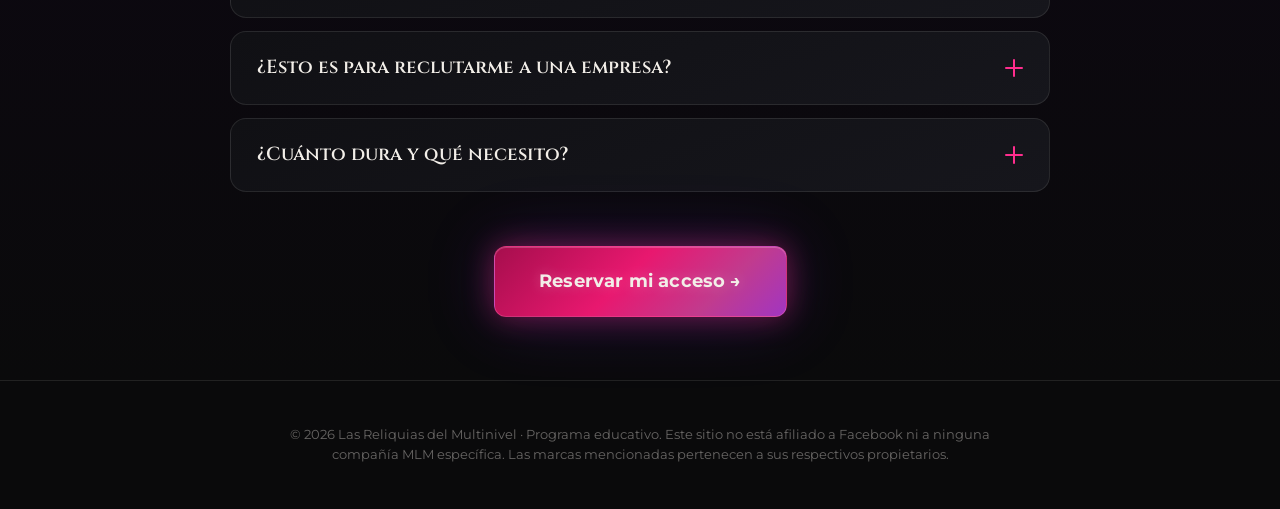
==== commit 269c96a2: "Major update: countdown, seats bar, testimonials, mentors, VIP purple, reorder - Event is now Saturd" ====
--- a/reliquias-webinar/index.html
+++ b/reliquias-webinar/index.html
@@ -4,9 +4,9 @@
 <meta charset="UTF-8">
 <meta name="viewport" content="width=device-width, initial-scale=1">
 <title>Las Reliquias del Multinivel — Webinar Intensivo · 27 de Junio</title>
-<meta name="description" content="27 de junio · 10 AM CDMX. Un día intensivo para desbloquear las 3 reliquias del multinivel moderno: IA, ventas de autoridad y estrategia digital. 3 reliquias. 1 negocio imparable.">
+<meta name="description" content="Sábado 27 de junio. Un día intensivo para desbloquear las 3 reliquias del multinivel moderno: IA, ventas de autoridad y estrategia digital. 2 horarios disponibles.">
 <meta property="og:title" content="Las Reliquias del Multinivel — Webinar Intensivo">
-<meta property="og:description" content="3 reliquias. 1 negocio imparable. 27 de junio, en vivo.">
+<meta property="og:description" content="3 reliquias que traerán resultados a tu negocio. Sábado 27 de junio, en vivo.">
 <meta property="og:type" content="website">
 <meta property="og:image" content="assets/img/logo-reliquias.png">
 
@@ -14,7 +14,7 @@
 <link rel="preconnect" href="https://fonts.gstatic.com" crossorigin>
 <link rel="stylesheet" href="https://fonts.googleapis.com/css2?family=Cinzel:wght@500;600;700;800;900&family=Montserrat:wght@300;400;500;600;700;800&display=swap">
 <link rel="preload" as="video" href="assets/video/logo-anim.mp4" type="video/mp4">
-<link rel="stylesheet" href="styles.css?v=20260602k">
+<link rel="stylesheet" href="styles.css?v=20260602m">
 </head>
 <body>
 
@@ -31,9 +31,7 @@
 <!-- NAV -->
 <header class="nav" data-nav>
   <div class="nav-inner">
-    <a href="#top" class="nav-brand">
-      <span class="nav-brand-text">Las Reliquias</span>
-    </a>
+    <a href="#top" class="nav-brand"><span class="nav-brand-text">Las Reliquias</span></a>
     <a href="#reserva" class="btn btn-primary btn-sm">Reservar mi acceso</a>
   </div>
 </header>
@@ -52,6 +50,17 @@
         Webinar gratuito · 1 día intensivo · Cupos limitados
       </p>
 
+      <!-- Countdown -->
+      <div class="countdown" data-countdown data-reveal aria-label="Cuenta regresiva al evento">
+        <div class="cd-unit"><span class="cd-num" data-cd-days>00</span><span class="cd-lbl">Días</span></div>
+        <div class="cd-sep">:</div>
+        <div class="cd-unit"><span class="cd-num" data-cd-hours>00</span><span class="cd-lbl">Horas</span></div>
+        <div class="cd-sep">:</div>
+        <div class="cd-unit"><span class="cd-num" data-cd-mins>00</span><span class="cd-lbl">Min</span></div>
+        <div class="cd-sep">:</div>
+        <div class="cd-unit"><span class="cd-num" data-cd-secs>00</span><span class="cd-lbl">Seg</span></div>
+      </div>
+
       <h1 class="hero-title" data-reveal>
         Las Reliquias<br>del <em>Multinivel</em>
       </h1>
@@ -66,12 +75,12 @@
         <div class="hero-date-badge"><span class="d">27</span><span class="m">JUN</span></div>
         <div class="hero-date-info">
           <span class="l">Día del evento</span>
-          <span class="v">Viernes 27 · 10:00 AM CDMX</span>
+          <span class="v">Sábado 27 · 8–10 AM y 2–4 PM CDMX</span>
         </div>
       </div>
 
       <div class="hero-actions" data-reveal>
-        <a href="#reserva" class="btn btn-primary btn-lg">Reservar mi acceso →</a>
+        <a href="#reserva" class="btn btn-primary btn-lg btn-pulse">Reservar mi acceso →</a>
         <p class="hero-micro">🔒 100% gratis · Cupo limitado</p>
       </div>
     </div>
@@ -83,19 +92,41 @@
       </video>
     </div>
   </div>
-
-  <div class="hero-scroll" aria-hidden="true"><span>Desliza</span><span class="hero-scroll-line"></span></div>
-</section>
-
-<!-- ============ MARQUEE LOGOS ============ -->
+</section>
+
+<!-- ============ BARRA DE CUPOS ============ -->
+<section class="seats">
+  <div class="seats-inner" data-reveal>
+    <div class="seats-top">
+      <span class="seats-label">🔥 Cupos reservados</span>
+      <span class="seats-pct" data-seats-pct>78%</span>
+    </div>
+    <div class="seats-bar"><div class="seats-fill" data-seats-fill style="width:78%"></div></div>
+    <p class="seats-note">Los cupos se llenan cada día. Asegura el tuyo antes de que se agoten.</p>
+  </div>
+</section>
+
+<!-- ============ EMPRESAS + TESTIMONIOS ============ -->
 <section class="brands" aria-label="Compañías de multinivel">
-  <p class="brands-head">Networkers de las redes que dominan el mercado ya aplican estos sistemas</p>
+  <p class="brands-head">Hemos ayudado con éxito a networkers en diferentes empresas</p>
   <div class="marquee">
     <div class="marquee-track" data-marquee data-brands></div>
   </div>
 </section>
 
-<!-- ============ WHY ============ -->
+<section class="testi section-pad">
+  <div class="testi-head">
+    <p class="section-pre" data-reveal>Lo que dicen los aliados</p>
+    <div class="ornament" data-reveal><span></span><b>◆</b><span></span></div>
+    <h2 class="section-title" data-reveal>Resultados <em>reales.</em></h2>
+  </div>
+  <div class="testi-marquee">
+    <div class="testi-track" data-testi></div>
+  </div>
+  <p class="testi-foot">* Capturas de conversaciones reales con autorización de nuestros aliados.</p>
+</section>
+
+<!-- ============ PROBLEMA (WHY) ============ -->
 <section class="why section-pad" data-theme="deep">
   <div class="tex-bg" aria-hidden="true"></div>
   <div class="why-inner">
@@ -110,7 +141,7 @@
       </p>
       <p class="why-punch" data-reveal>En este evento te entregaremos <span class="text-accent">las 3 estrategias que cambiarán todo para siempre.</span></p>
     </div>
-    <div data-reveal><a href="#reserva" class="btn btn-primary">Reservar mi acceso →</a></div>
+    <div data-reveal><a href="#reserva" class="btn btn-primary btn-pulse">Reservar mi acceso →</a></div>
   </div>
 </section>
 
@@ -125,14 +156,14 @@
   <div class="relics-grid" data-relics></div>
 </section>
 
-<!-- ============ CIERRE (movido bajo las 3 reliquias) ============ -->
+<!-- ============ CIERRE 27 JUNIO ============ -->
 <section class="close section-pad">
   <div class="close-bg" aria-hidden="true"></div>
   <div class="close-inner">
     <img src="assets/img/logo-reliquias.png" alt="" class="close-logo" data-reveal loading="lazy">
     <h2 class="close-title" data-reveal>El 27 de junio<br><em>despertarán las reliquias.</em></h2>
     <p class="close-sub" data-reveal>Tu lugar es uno de los pocos que quedan en la sala. Reserva ahora antes de que se cierre.</p>
-    <div data-reveal><a href="#reserva" class="btn btn-primary btn-lg">Reservar mi acceso →</a></div>
+    <div data-reveal><a href="#reserva" class="btn btn-primary btn-lg btn-pulse">Reservar mi acceso →</a></div>
     <div class="ornament close-orn" data-reveal><span></span><b>◆</b><span></span></div>
     <p class="close-tagline" data-reveal>Conocimiento · Transformación · Libertad</p>
   </div>
@@ -168,9 +199,24 @@
   </div>
 </section>
 
-<!-- ============ RESERVA ============ -->
+<!-- ============ MENTORES ============ -->
+<section class="mentors section-pad">
+  <div class="mentors-head">
+    <p class="section-pre" data-reveal>Tu mesa de mentores</p>
+    <div class="ornament" data-reveal><span></span><b>◆</b><span></span></div>
+    <h2 class="section-title" data-reveal>Cinco maestros, <em>una misión.</em></h2>
+    <p class="section-sub" data-reveal>Cada reliquia tiene su guardián. Aprende directo de quienes ya dominan el juego.</p>
+  </div>
+  <div class="mentors-grid" data-mentors></div>
+</section>
+
+<!-- ============ RESERVA / PRECIOS ============ -->
 <section class="reserve section-pad" id="reserva">
   <div class="reserve-aura" aria-hidden="true"></div>
+
+  <div class="reserve-emotional" data-reveal>
+    <p>Si ya hiciste una inversión para empezar tu negocio, <span class="text-accent">llegó el momento de hacerlo en serio y ganar dinero de una vez por todas.</span></p>
+  </div>
 
   <div class="reserve-head">
     <p class="section-pre" data-reveal>⚜ Reserva tu lugar</p>
@@ -186,10 +232,8 @@
       <div class="price-amount-row"><span class="price-amount">$0</span><span class="price-cur">USD</span></div>
       <p class="price-note">Sin tarjeta · Acceso inmediato</p>
       <ul class="price-feats">
-        <li>Acceso en vivo al día intensivo completo</li>
-        <li>Material PDF con el resumen del método</li>
-        <li>Recordatorios por email y WhatsApp</li>
-        <li>Acceso al replay durante 48 horas</li>
+        <li>Acceso al evento en vivo</li>
+        <li>Comunidad por WhatsApp</li>
       </ul>
       <a href="#PLACEHOLDER_REGISTRO" class="btn btn-primary btn-block">Reservar mi acceso →</a>
     </article>
@@ -200,31 +244,38 @@
       <div class="price-amount-row"><span class="price-amount">$10</span><span class="price-cur">USD · pago único</span></div>
       <p class="price-note">Acceso inmediato tras la compra</p>
       <ul class="price-feats">
-        <li><strong>Todo lo del registro gratuito</strong></li>
-        <li>Asiento en primera fila + Q&amp;A en vivo</li>
-        <li>Replay disponible por 30 días</li>
-        <li>Pack de plantillas y prompts de IA</li>
-        <li>Sesión grupal de implementación 48 h después</li>
-        <li>Acceso al grupo privado de aliados VIP</li>
+        <li>Acceso al evento en vivo</li>
+        <li><strong>Grabación del evento con acceso de por vida</strong></li>
+        <li>Workbook completo</li>
+        <li>Pack de plantillas y prompts</li>
+        <li>Acceso a comunidad VIP en WhatsApp</li>
+        <li>Sesión especial el 28 de junio con micrófono abierto</li>
+        <li>3 sorteos con valor de $3,000 USD</li>
+        <li>Acceso anticipado a programas y mentorías</li>
       </ul>
-      <a href="#PLACEHOLDER_REGISTRO" class="btn btn-gold btn-block">★ Quiero el Acceso VIP — $10 →</a>
+      <a href="#PLACEHOLDER_REGISTRO" class="btn btn-vip btn-block">★ Quiero el Acceso VIP — $10 →</a>
     </article>
   </div>
-
-  <div class="reserve-subhead" data-reveal>
-    <h3>Tu acceso al <em>día intensivo</em></h3>
-    <p>Confirma tu horario local. Es en vivo, una sola vez.</p>
+</section>
+
+<!-- ============ HORARIOS ============ -->
+<section class="schedule section-pad">
+  <div class="schedule-head">
+    <p class="section-pre" data-reveal>⚜ Elige tu horario</p>
+    <div class="ornament" data-reveal><span></span><b>◆</b><span></span></div>
+    <h2 class="section-title" data-reveal>Sábado 27, <em>dos espacios.</em></h2>
+    <p class="section-sub" data-reveal>El evento es en vivo. Escoge el horario que mejor te quede según tu país.</p>
   </div>
 
   <div class="tz-panel" data-reveal>
     <div class="tz-panel-head">
       <div class="tz-bigdate">
         <span class="tz-num">27</span>
-        <div class="tz-info"><span class="tz-day">Viernes</span><span class="tz-mes">Junio</span><span class="tz-hora">10:00 AM CDMX</span></div>
+        <div class="tz-info"><span class="tz-day">Sábado</span><span class="tz-mes">Junio</span><span class="tz-hora">8–10 AM · 2–4 PM CDMX</span></div>
       </div>
-      <span class="tag-live"><span class="eyebrow-dot"></span> Próxima y única sesión</span>
-    </div>
-    <div class="tz-row" data-timezones></div>
+      <span class="tag-live"><span class="eyebrow-dot"></span> En vivo · 2 espacios</span>
+    </div>
+    <div class="tz-grid" data-timezones></div>
   </div>
 </section>
 
@@ -236,6 +287,7 @@
     <h2 class="section-title" data-reveal>Preguntas <em>frecuentes.</em></h2>
   </div>
   <div class="faq-list" data-faq></div>
+  <div class="faq-cta" data-reveal><a href="#reserva" class="btn btn-primary btn-lg btn-pulse">Reservar mi acceso →</a></div>
 </section>
 
 </main>
@@ -248,7 +300,7 @@
 
 <script defer src="lib/gsap.min.js"></script>
 <script defer src="lib/ScrollTrigger.min.js"></script>
-<script defer src="lib/manifest.js?v=20260602k"></script>
-<script defer src="main.js?v=20260602k"></script>
+<script defer src="lib/manifest.js?v=20260602m"></script>
+<script defer src="main.js?v=20260602m"></script>
 </body>
 </html>
--- a/reliquias-webinar/styles.css
+++ b/reliquias-webinar/styles.css
@@ -63,6 +63,14 @@
 .btn-primary:active{transform:translateY(-1px)}
 .btn-gold{background:var(--gold-gradient);background-size:200% 200%;animation:goldShimmer 3.5s ease-in-out infinite;color:#4A3000;font-weight:800;border:1px solid rgba(255,203,62,.95);box-shadow:0 0 34px rgba(224,168,21,.7),0 0 70px rgba(224,168,21,.35),inset 0 1px 0 rgba(255,240,180,.7);text-shadow:0 1px 0 rgba(255,230,150,.5)}
 .btn-gold:hover{transform:translateY(-4px) scale(1.02);box-shadow:0 0 55px rgba(224,168,21,.95),0 0 110px rgba(224,168,21,.55),inset 0 1px 0 rgba(255,240,180,.7)}
+/* VIP — morado neón con glow pulsante */
+.btn-vip{background:linear-gradient(135deg,#5B1FCC 0%,#7B2FFF 48%,#9D5BFF 100%);background-size:180% 180%;color:#fff;font-weight:800;border:1px solid rgba(157,91,255,.85);text-shadow:0 0 14px rgba(255,255,255,.3);animation:vipGlow 2.4s ease-in-out infinite}
+@keyframes vipGlow{0%,100%{box-shadow:0 0 26px rgba(123,47,255,.6),0 0 60px rgba(157,91,255,.35),inset 0 1px 0 rgba(255,255,255,.25)}50%{box-shadow:0 0 44px rgba(123,47,255,.95),0 0 110px rgba(157,91,255,.6),inset 0 1px 0 rgba(255,255,255,.3)}}
+.btn-vip:hover{transform:translateY(-4px) scale(1.03)}
+/* CTA pulse — grows/shrinks to draw attention; pauses on hover for the lift */
+@keyframes btnPulse{0%,100%{transform:scale(1)}50%{transform:scale(1.04)}}
+.btn-pulse{animation:btnPulse 2.1s ease-in-out infinite}
+.btn-pulse:hover{animation-play-state:paused;transform:translateY(-4px) scale(1.05)}
 
 /* 5. TEXTURE BG (high-res rock w/ magenta veins) */
 .tex-bg{position:absolute;inset:0;z-index:0;background-image:url('assets/img/rock-texture.jpg');background-size:cover;background-position:center;opacity:.55;filter:saturate(1.05)}
@@ -224,15 +232,17 @@
 .pricing{position:relative;z-index:2;display:grid;grid-template-columns:1fr 1fr;gap:24px;max-width:1080px;margin:0 auto}
 .price-card{position:relative;min-width:0;display:flex;flex-direction:column;background:linear-gradient(160deg,var(--obsidian-2),var(--obsidian-3));border:1px solid var(--line);border-radius:22px;padding:42px 32px 32px;transition:transform .4s var(--ease-soft),border-color .4s}
 .price-card:hover{transform:translateY(-6px)}
-.price-vip{border:1.5px solid rgba(255,215,80,.6);box-shadow:0 0 60px rgba(212,175,55,.2),0 0 120px rgba(212,175,55,.1),inset 0 0 60px rgba(212,175,55,.04)}
-.price-vip::before{content:"";position:absolute;inset:0;border-radius:22px;padding:1.5px;background:linear-gradient(160deg,rgba(255,233,160,.8),rgba(212,175,55,.2),transparent 60%);-webkit-mask:linear-gradient(#fff 0 0) content-box,linear-gradient(#fff 0 0);-webkit-mask-composite:xor;mask-composite:exclude;pointer-events:none}
-.price-badge{position:absolute;top:-13px;left:50%;transform:translateX(-50%);display:inline-flex;align-items:center;gap:6px;font-size:11px;font-weight:900;letter-spacing:.12em;text-transform:uppercase;padding:7px 18px;border-radius:100px;color:#3A2A00;background:var(--gold-gradient);background-size:200% 200%;animation:goldShimmer 3s ease-in-out infinite;box-shadow:0 4px 22px rgba(201,162,39,.45)}
+.price-vip{border:1.5px solid rgba(157,91,255,.65);animation:vipCardGlow 2.6s ease-in-out infinite}
+@keyframes vipCardGlow{0%,100%{box-shadow:0 0 50px rgba(123,47,255,.2),0 0 110px rgba(157,91,255,.12),inset 0 0 60px rgba(123,47,255,.05)}50%{box-shadow:0 0 80px rgba(123,47,255,.4),0 0 150px rgba(157,91,255,.25),inset 0 0 70px rgba(123,47,255,.08)}}
+.price-vip::before{content:"";position:absolute;inset:0;border-radius:22px;padding:1.5px;background:linear-gradient(160deg,rgba(157,91,255,.9),rgba(123,47,255,.4) 50%,transparent 75%);-webkit-mask:linear-gradient(#fff 0 0) content-box,linear-gradient(#fff 0 0);-webkit-mask-composite:xor;mask-composite:exclude;pointer-events:none}
+.price-badge{position:absolute;top:-13px;left:50%;transform:translateX(-50%);display:inline-flex;align-items:center;gap:6px;font-size:11px;font-weight:900;letter-spacing:.12em;text-transform:uppercase;padding:7px 18px;border-radius:100px;color:#fff;background:linear-gradient(135deg,#5B1FCC,#7B2FFF,#9D5BFF);box-shadow:0 4px 22px rgba(123,47,255,.55)}
 .price-plan{font-family:var(--serif);font-size:14px;font-weight:700;letter-spacing:.16em;text-transform:uppercase;color:var(--moon-soft);margin-bottom:6px}
-.price-vip .price-plan{color:var(--gold-light)}
+.price-vip .price-plan{color:var(--violet-neon)}
 .price-plansub{font-size:14px;color:var(--moon-dim);margin-bottom:20px}
 .price-amount-row{display:flex;align-items:baseline;gap:8px;margin-bottom:6px}
 .price-amount{font-family:var(--serif);font-size:54px;font-weight:900;line-height:1;letter-spacing:-.02em}
-.price-vip .price-amount{color:transparent;background:var(--gold-gradient);background-size:200% 200%;animation:goldShimmer 3s ease-in-out infinite;-webkit-background-clip:text;background-clip:text}
+.price-vip .price-amount{color:transparent;background:linear-gradient(135deg,#7B2FFF,#9D5BFF,#C39FFF);-webkit-background-clip:text;background-clip:text}
+.price-vip .price-feats li::before{background-image:url("data:image/svg+xml;utf8,<svg xmlns='http://www.w3.org/2000/svg' viewBox='0 0 21 21' fill='none' stroke='%239D5BFF' stroke-width='2.6' stroke-linecap='round' stroke-linejoin='round'><polyline points='4 11 9 16 17 5'/></svg>")}
 .price-cur{font-size:14px;color:var(--moon-soft);font-weight:600}
 .price-note{font-size:13px;color:var(--moon-dim);margin-bottom:24px}
 .price-feats{list-style:none;display:flex;flex-direction:column;gap:13px;margin-bottom:30px;flex:1}
@@ -269,6 +279,73 @@
 .split-word{display:inline-block;will-change:transform}
 @keyframes goldShimmer{0%,100%{background-position:0% 50%}50%{background-position:100% 50%}}
 
+/* ============ COUNTDOWN ============ */
+.countdown{display:inline-flex;align-items:center;gap:clamp(6px,1.4vw,14px);margin-bottom:24px;padding:14px 22px;border-radius:16px;background:linear-gradient(160deg,rgba(255,45,142,.08),rgba(123,47,255,.05));border:1px solid rgba(157,91,255,.28);backdrop-filter:blur(8px)}
+.cd-unit{display:flex;flex-direction:column;align-items:center;min-width:clamp(40px,6vw,58px)}
+.cd-num{font-family:var(--serif);font-weight:900;font-size:clamp(1.6rem,3.4vw,2.4rem);line-height:1;color:transparent;background:var(--title-gradient);-webkit-background-clip:text;background-clip:text;font-variant-numeric:tabular-nums}
+.cd-lbl{font-size:9px;font-weight:700;letter-spacing:.16em;text-transform:uppercase;color:var(--moon-dim);margin-top:6px}
+.cd-sep{font-family:var(--serif);font-weight:900;font-size:clamp(1.2rem,2.4vw,1.8rem);color:rgba(157,91,255,.5);align-self:flex-start;margin-top:2px}
+
+/* ============ SEATS BAR ============ */
+.seats{padding:0 var(--pad);margin-top:-30px;position:relative;z-index:5}
+.seats-inner{max-width:760px;margin:0 auto;background:linear-gradient(160deg,var(--obsidian-2),var(--obsidian-3));border:1px solid rgba(255,45,142,.3);border-radius:18px;padding:24px 28px;box-shadow:0 20px 60px rgba(0,0,0,.5)}
+.seats-top{display:flex;justify-content:space-between;align-items:baseline;margin-bottom:12px}
+.seats-label{font-size:14px;font-weight:700;color:var(--moonlight);letter-spacing:.02em}
+.seats-pct{font-family:var(--serif);font-weight:900;font-size:1.6rem;color:transparent;background:var(--title-gradient);-webkit-background-clip:text;background-clip:text}
+.seats-bar{height:12px;border-radius:100px;background:rgba(242,238,232,.06);overflow:hidden;border:1px solid rgba(255,255,255,.06)}
+.seats-fill{height:100%;border-radius:100px;background:linear-gradient(90deg,#A60E4D,#FF2D8E,#9D5BFF);box-shadow:0 0 18px rgba(255,45,142,.6);transition:width 1.4s var(--ease-out)}
+.seats-note{font-size:12.5px;color:var(--moon-dim);margin-top:10px;text-align:center}
+
+/* ============ TESTIMONIALS (WhatsApp) ============ */
+.testi{position:relative;overflow:hidden}
+.testi-head{text-align:center;margin-bottom:clamp(34px,5vh,48px)}
+.testi-marquee{overflow:hidden;position:relative;-webkit-mask-image:linear-gradient(90deg,transparent,#000 6%,#000 94%,transparent);mask-image:linear-gradient(90deg,transparent,#000 6%,#000 94%,transparent)}
+.testi-track{display:inline-flex;gap:20px;will-change:transform;padding:8px 0}
+.wa-card{flex-shrink:0;width:300px;background:linear-gradient(160deg,#0f1512,#0c0c14);border:1px solid rgba(255,255,255,.1);border-radius:18px;padding:16px;box-shadow:0 16px 40px rgba(0,0,0,.45)}
+.wa-head{display:flex;align-items:center;gap:10px;margin-bottom:12px}
+.wa-av{width:38px;height:38px;border-radius:50%;display:flex;align-items:center;justify-content:center;font-weight:800;color:#fff;flex-shrink:0}
+.wa-head b{font-size:14px;color:var(--moonlight);display:block;line-height:1.1}
+.wa-head span{font-size:11px;color:#25D366}
+.wa-logo{width:22px;height:22px;margin-left:auto;flex-shrink:0}
+.wa-body{display:flex;flex-direction:column;gap:7px}
+.wa-msg{font-size:13px;line-height:1.4;padding:8px 12px;border-radius:12px;max-width:88%}
+.wa-in{align-self:flex-start;background:rgba(255,255,255,.07);color:rgba(242,238,232,.9);border-bottom-left-radius:4px}
+.wa-out{align-self:flex-end;background:linear-gradient(135deg,#075E54,#128C7E);color:#fff;border-bottom-right-radius:4px}
+.wa-result{margin-top:12px;font-size:12px;font-weight:800;color:var(--rose-neon);background:rgba(255,45,142,.1);border:1px solid rgba(255,45,142,.28);border-radius:8px;padding:7px 12px;text-align:center}
+.testi-foot{text-align:center;font-size:11px;color:var(--moon-dim);margin-top:24px;padding:0 var(--pad)}
+
+/* ============ MENTORS ============ */
+.mentors{position:relative;padding-left:var(--pad);padding-right:var(--pad);background:linear-gradient(180deg,var(--obsidian),#0c0712 50%,var(--obsidian))}
+.mentors-head{text-align:center;margin-bottom:clamp(40px,6vh,60px)}
+.mentors-grid{display:grid;grid-template-columns:repeat(5,1fr);gap:18px;max-width:var(--maxw);margin:0 auto}
+.mentor{position:relative;text-align:center;background:linear-gradient(160deg,var(--obsidian-2),var(--obsidian-3));border:1px solid rgba(157,91,255,.2);border-radius:20px;padding:34px 20px 28px;overflow:hidden;transition:transform .45s var(--ease-soft),border-color .45s,box-shadow .45s}
+.mentor:hover{transform:translateY(-8px);border-color:rgba(157,91,255,.5);box-shadow:0 30px 70px rgba(0,0,0,.5),0 0 50px rgba(123,47,255,.25)}
+.mentor-glow{position:absolute;top:-30%;left:50%;transform:translateX(-50%);width:120%;height:60%;background:radial-gradient(ellipse at center,rgba(123,47,255,.25),transparent 70%);pointer-events:none}
+.mentor-initial{position:relative;display:flex;align-items:center;justify-content:center;width:74px;height:74px;margin:0 auto 16px;border-radius:50%;font-family:var(--serif);font-weight:900;font-size:30px;color:#fff;background:linear-gradient(160deg,#5B1FCC,#7B2FFF,#9D5BFF);box-shadow:0 0 26px rgba(123,47,255,.5),inset 0 1px 0 rgba(255,255,255,.25)}
+.mentor-arch{display:block;font-family:var(--serif);font-size:12px;font-weight:700;letter-spacing:.14em;text-transform:uppercase;color:var(--violet-neon);margin-bottom:6px}
+.mentor-name{font-family:var(--serif);font-size:1.3rem;font-weight:800;color:var(--moonlight);margin-bottom:10px}
+.mentor-desc{font-size:13px;color:var(--moon-soft);line-height:1.5}
+
+/* ============ SCHEDULE (timezone cards) ============ */
+.schedule{position:relative;padding-left:var(--pad);padding-right:var(--pad)}
+.schedule-head{text-align:center;margin-bottom:clamp(36px,5vh,50px)}
+.tz-grid{display:grid;grid-template-columns:repeat(4,1fr);gap:14px;max-width:1080px;margin:0 auto;position:relative;z-index:1}
+.tz-card{background:rgba(242,238,232,.03);border:1px solid var(--line);border-radius:14px;padding:16px 18px;transition:border-color .25s,transform .25s,background .25s}
+.tz-card:hover{border-color:rgba(157,91,255,.4);background:rgba(123,47,255,.06);transform:translateY(-3px)}
+.tz-card-top{display:flex;align-items:center;gap:10px;margin-bottom:12px;padding-bottom:12px;border-bottom:1px solid var(--line)}
+.tz-card-top img{width:26px;height:19px;object-fit:cover;border-radius:3px;flex-shrink:0;box-shadow:0 1px 3px rgba(0,0,0,.5)}
+.tz-country{font-size:13.5px;font-weight:700;color:var(--moonlight)}
+.tz-slots{display:flex;gap:10px}
+.tz-slot{flex:1;display:flex;flex-direction:column;gap:3px;font-family:var(--serif);font-weight:800;font-size:15px;color:#fff;font-variant-numeric:tabular-nums}
+.tz-slot-lbl{font-family:var(--sans);font-size:9px;font-weight:700;letter-spacing:.08em;text-transform:uppercase;color:var(--violet-neon)}
+
+/* ============ RESERVE EMOTIONAL ============ */
+.reserve-emotional{position:relative;z-index:2;max-width:820px;margin:0 auto clamp(40px,6vh,60px);text-align:center}
+.reserve-emotional p{font-family:var(--serif);font-size:clamp(1.3rem,2.8vw,2rem);font-weight:700;line-height:1.3;color:var(--moonlight)}
+
+/* ============ FAQ CTA ============ */
+.faq-cta{text-align:center;margin-top:clamp(40px,6vh,56px)}
+
 /* 18. RESPONSIVE */
 @media (max-width:1024px){
   .hero-inner{grid-template-columns:1fr;gap:44px;text-align:center}
@@ -279,6 +356,8 @@
   .hero-scroll{display:none}
   .relics-grid{grid-template-columns:1fr;max-width:460px}
   .hero{min-height:auto}
+  .mentors-grid{grid-template-columns:repeat(3,1fr)}
+  .tz-grid{grid-template-columns:repeat(2,1fr)}
 }
 @media (max-width:720px){
   .audience-grid,.pricing{grid-template-columns:1fr}
@@ -290,6 +369,14 @@
   .deco-compass{display:none}
   .audience-bg{background-size:auto 60%;background-position:center top;opacity:.12}
   .aud-card{padding:30px 22px}
+  .mentors-grid{grid-template-columns:1fr 1fr;gap:12px}
+  .mentor{padding:26px 14px 22px}
+  .tz-grid{grid-template-columns:1fr}
+  .countdown{gap:4px;padding:12px 14px}
+  .wa-card{width:260px}
+}
+@media (max-width:440px){
+  .mentors-grid{grid-template-columns:1fr;max-width:300px;margin-inline:auto}
 }
 
 /* Short desktop screens (laptops, non-maximized windows): keep hero from overflowing.
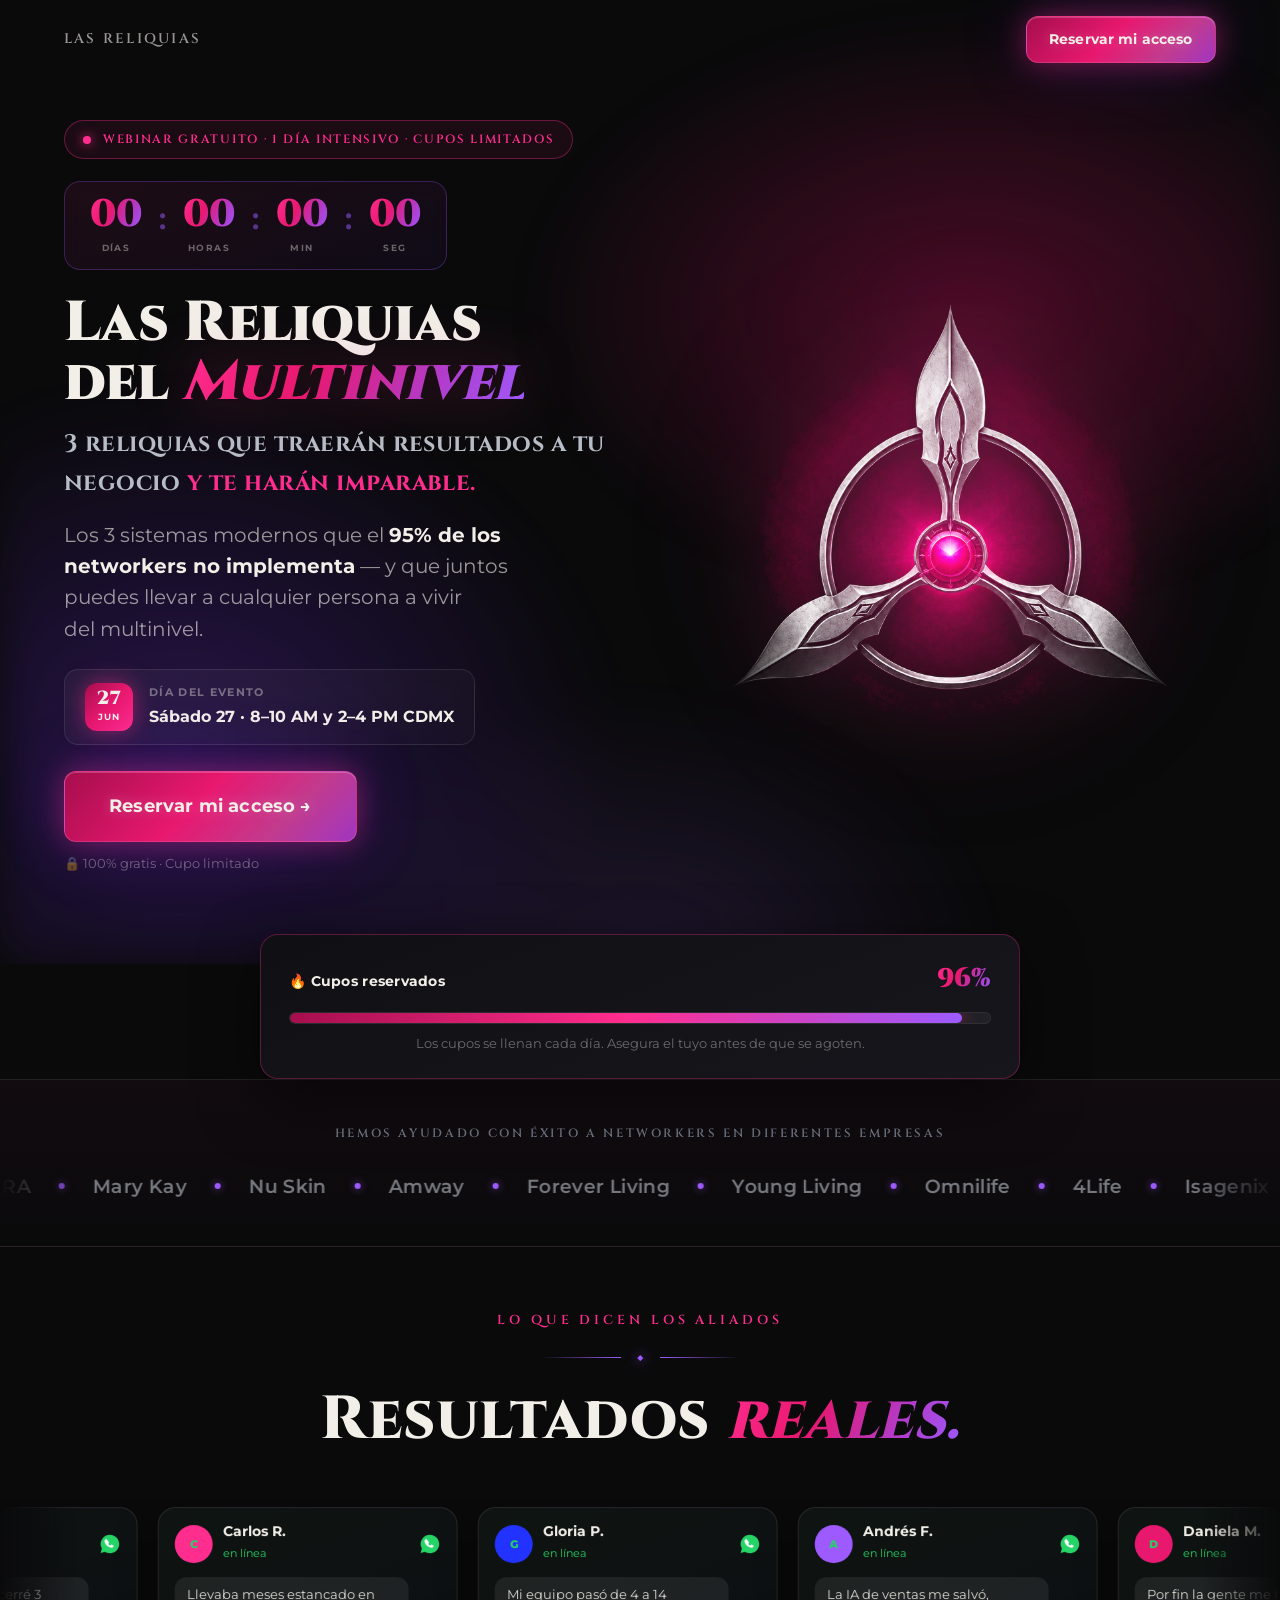
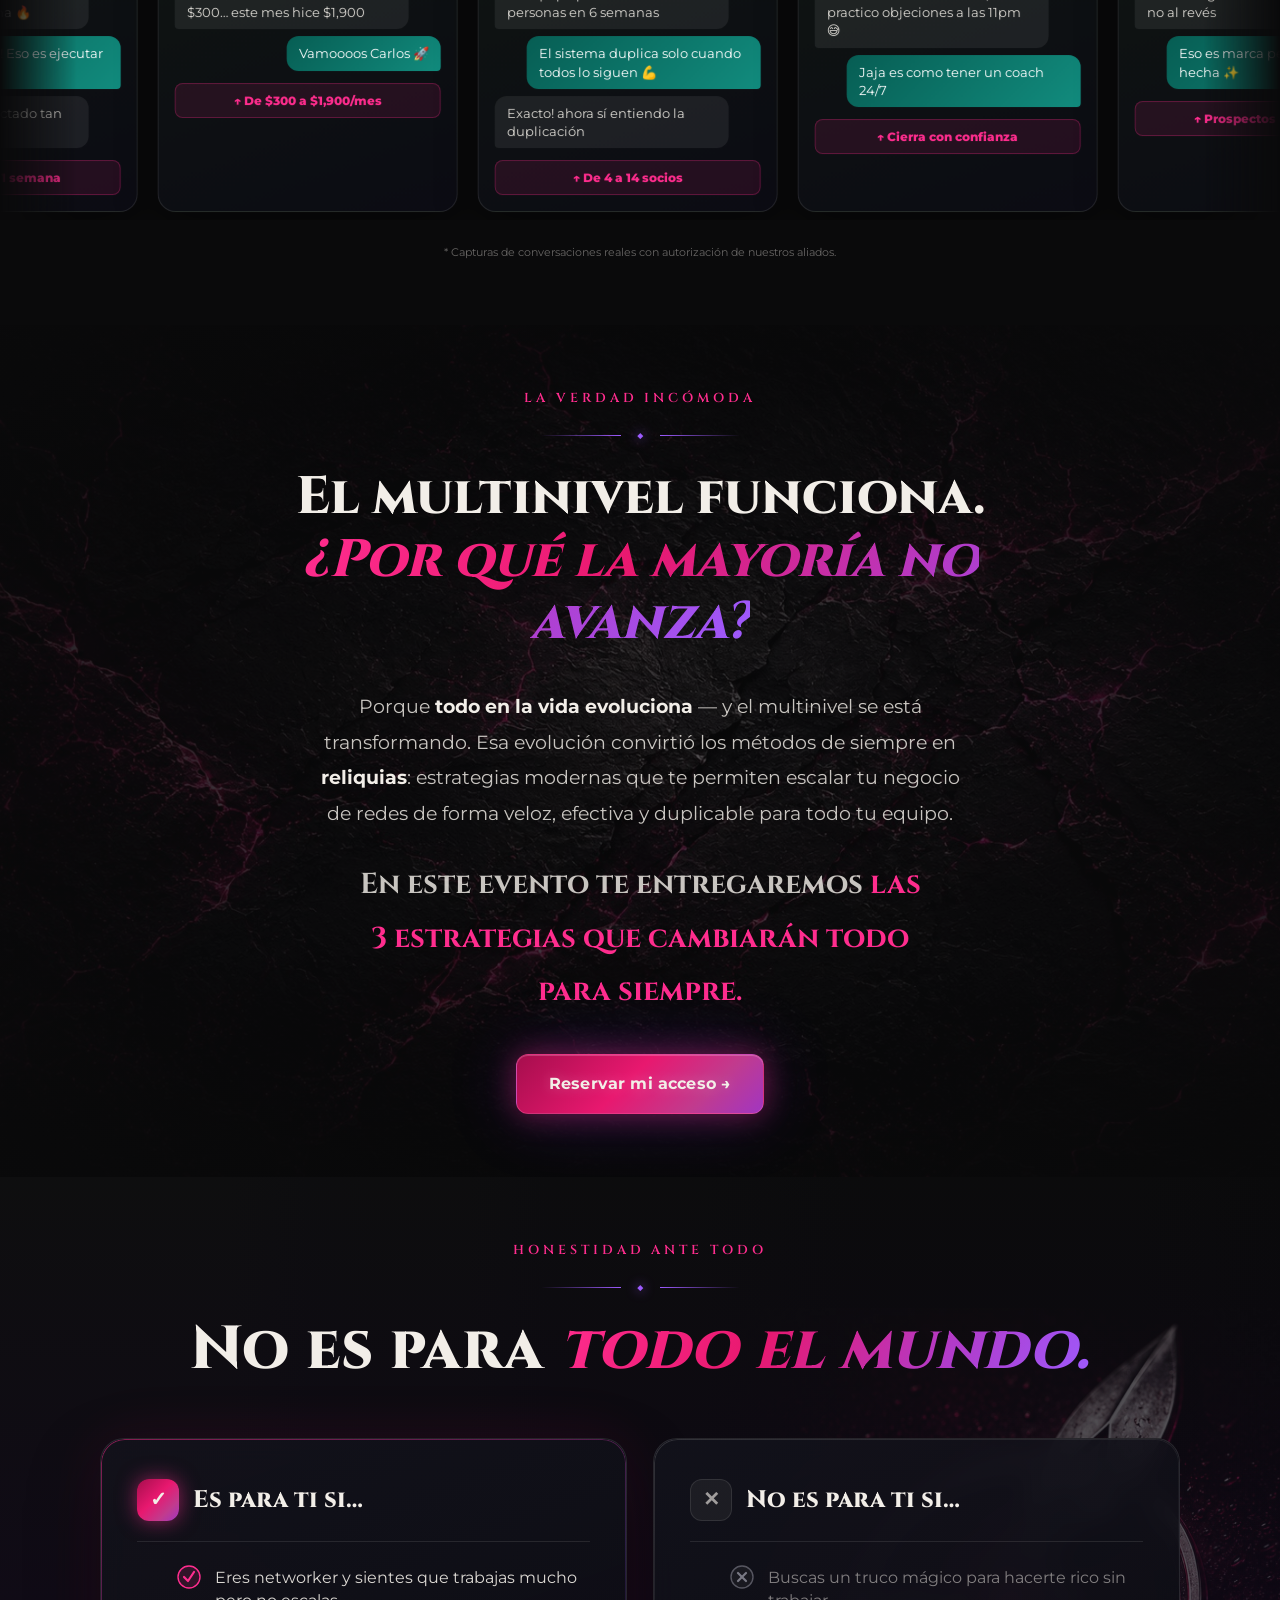
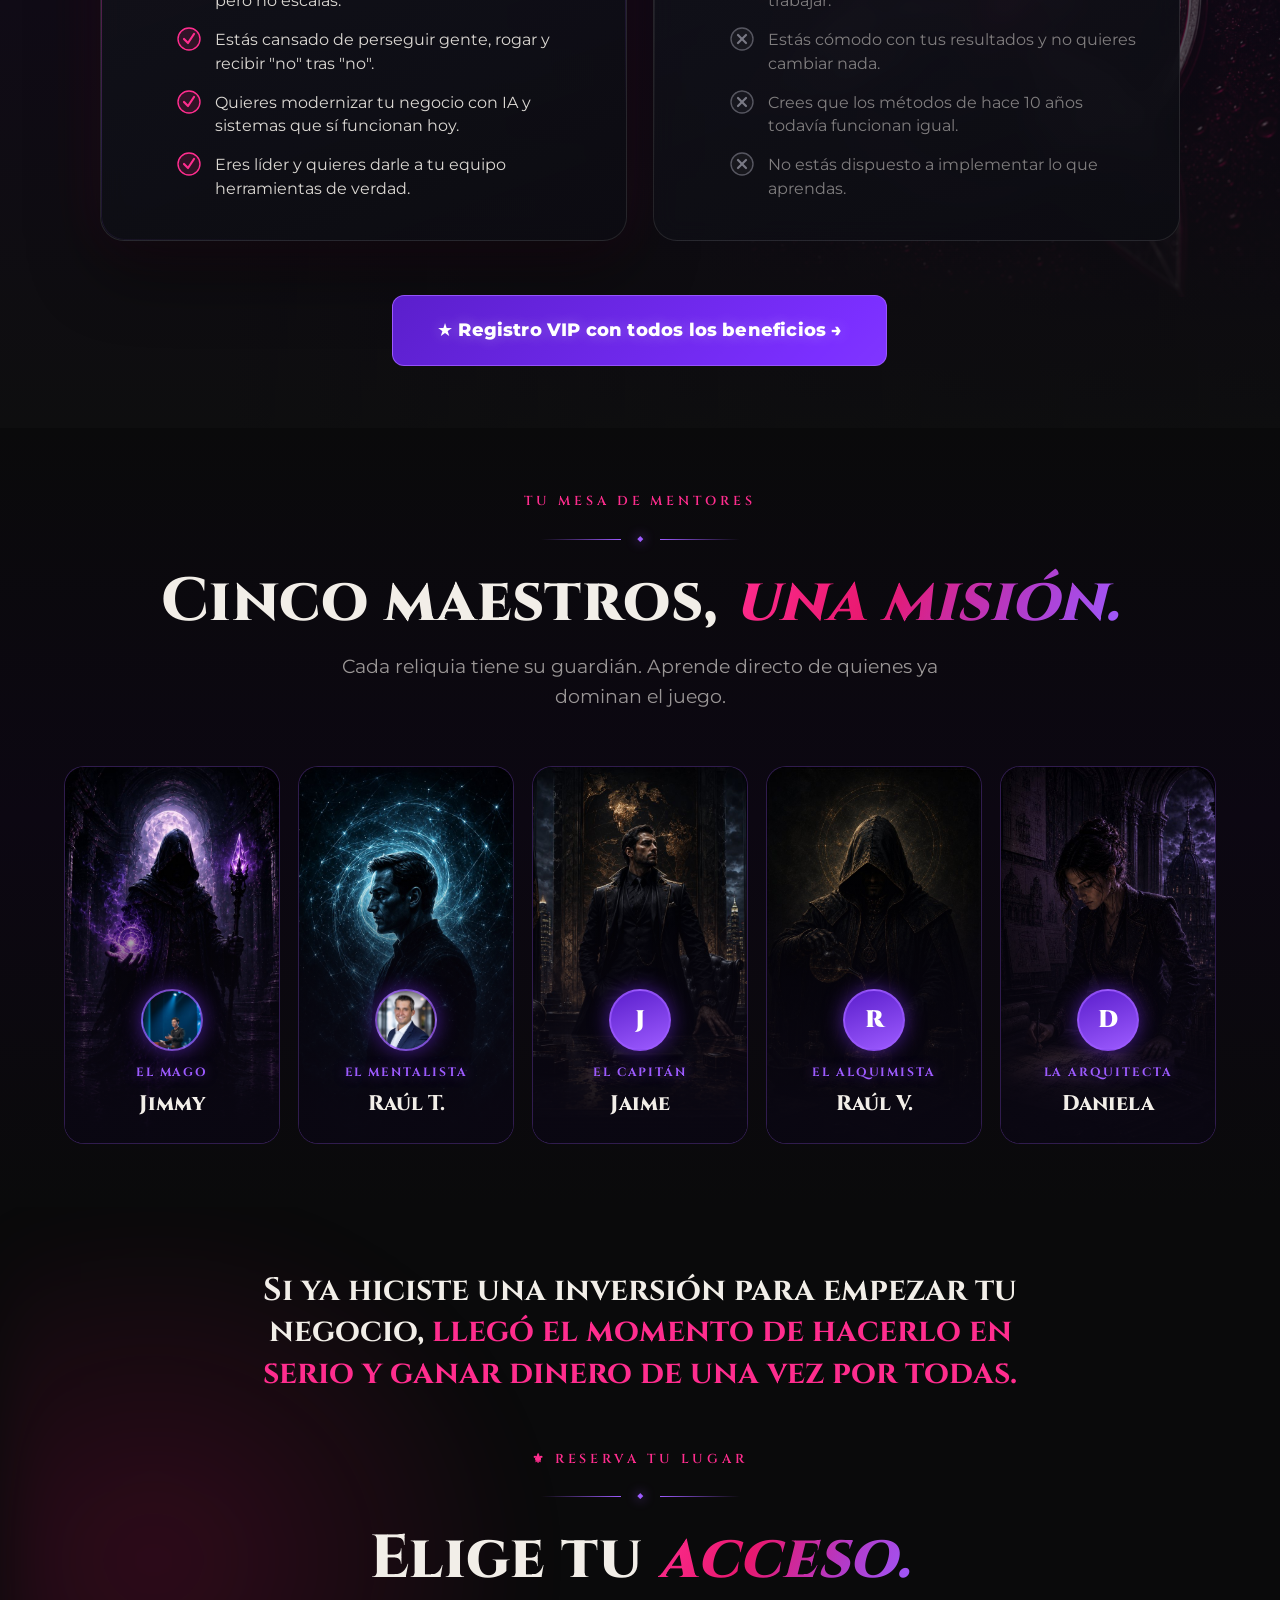
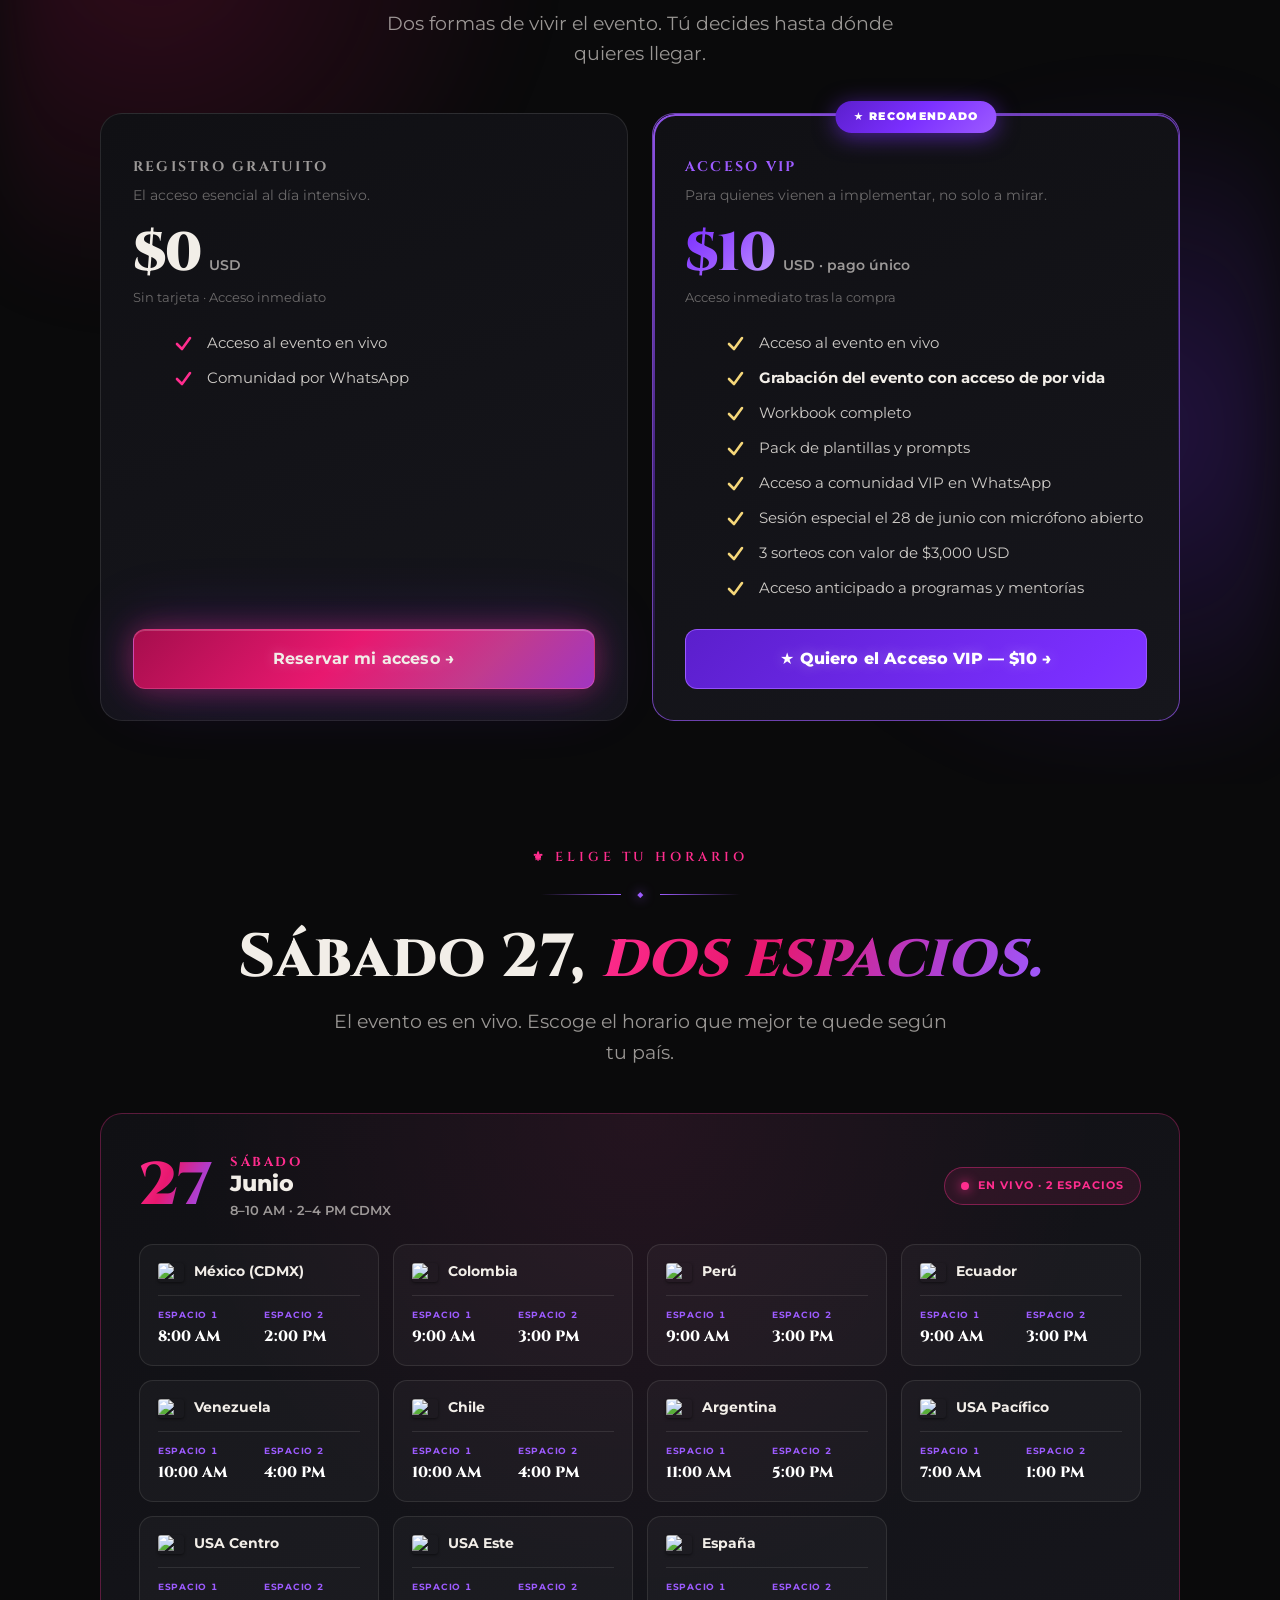
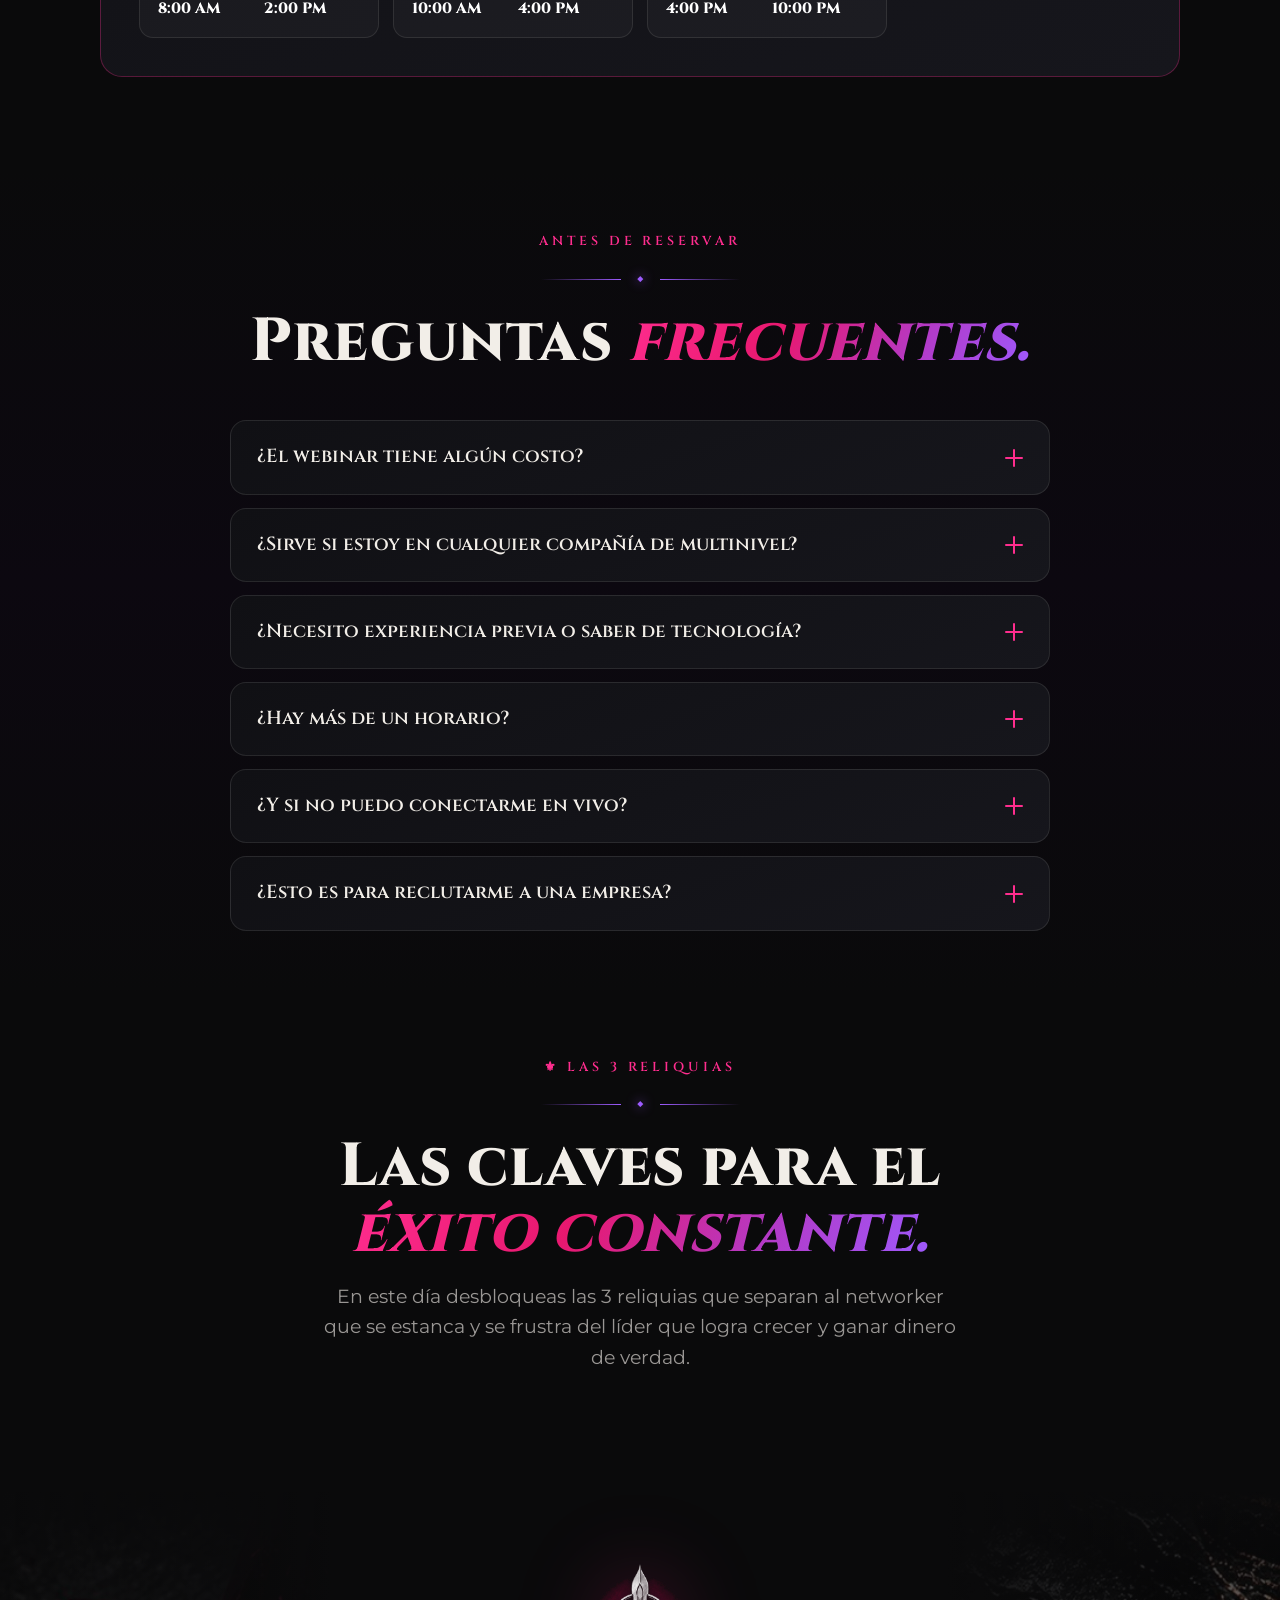
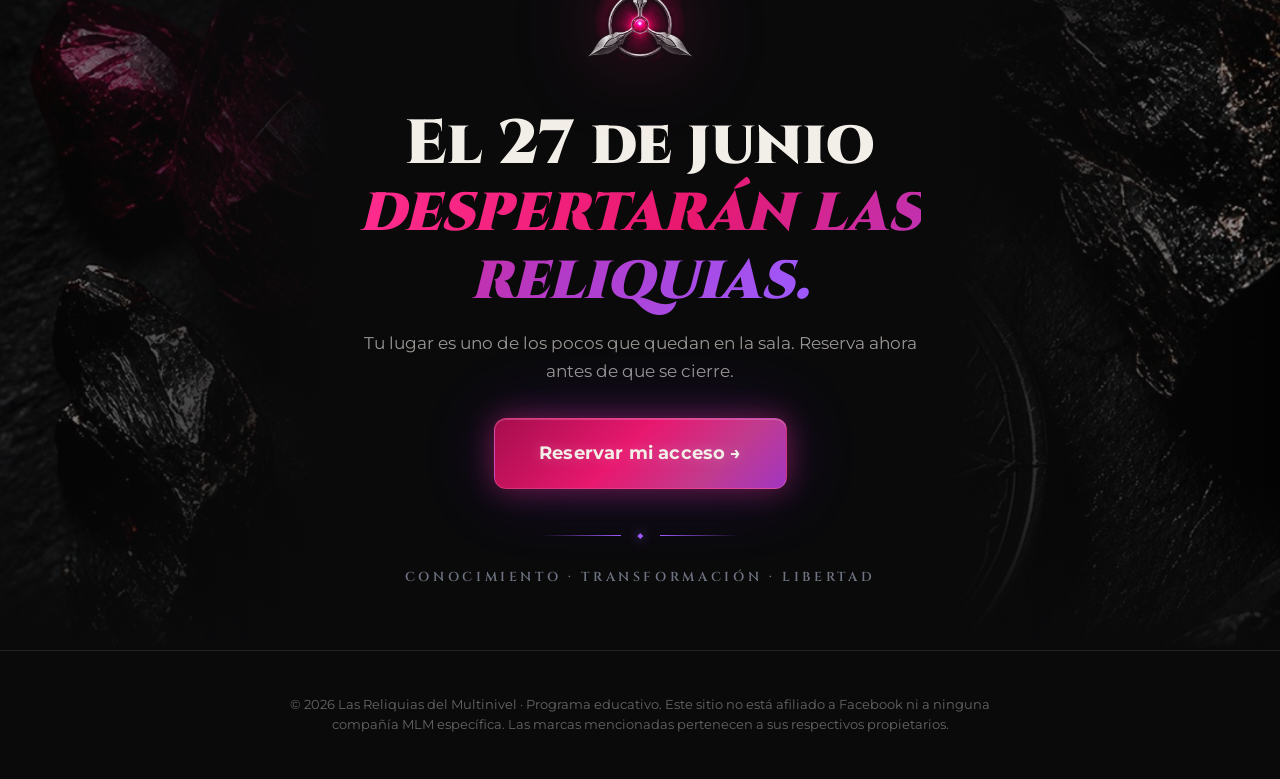
==== commit 652bbaa5: "Mentors with archetype art + photos, relics to end, why spacing, VIP CTA in audience - Mentors redes" ====
--- a/reliquias-webinar/index.html
+++ b/reliquias-webinar/index.html
@@ -14,7 +14,7 @@
 <link rel="preconnect" href="https://fonts.gstatic.com" crossorigin>
 <link rel="stylesheet" href="https://fonts.googleapis.com/css2?family=Cinzel:wght@500;600;700;800;900&family=Montserrat:wght@300;400;500;600;700;800&display=swap">
 <link rel="preload" as="video" href="assets/video/logo-anim.mp4" type="video/mp4">
-<link rel="stylesheet" href="styles.css?v=20260602m">
+<link rel="stylesheet" href="styles.css?v=20260602n">
 </head>
 <body>
 
@@ -142,30 +142,6 @@
       <p class="why-punch" data-reveal>En este evento te entregaremos <span class="text-accent">las 3 estrategias que cambiarán todo para siempre.</span></p>
     </div>
     <div data-reveal><a href="#reserva" class="btn btn-primary btn-pulse">Reservar mi acceso →</a></div>
-  </div>
-</section>
-
-<!-- ============ RELIQUIAS ============ -->
-<section class="relics section-pad">
-  <div class="relics-head">
-    <p class="section-pre" data-reveal>⚜ Las 3 Reliquias</p>
-    <div class="ornament" data-reveal><span></span><b>◆</b><span></span></div>
-    <h2 class="section-title" data-reveal>Las claves para el <em>éxito constante.</em></h2>
-    <p class="section-sub" data-reveal>En este día desbloqueas las 3 reliquias que separan al networker que se estanca y se frustra del líder que logra crecer y ganar dinero de verdad.</p>
-  </div>
-  <div class="relics-grid" data-relics></div>
-</section>
-
-<!-- ============ CIERRE 27 JUNIO ============ -->
-<section class="close section-pad">
-  <div class="close-bg" aria-hidden="true"></div>
-  <div class="close-inner">
-    <img src="assets/img/logo-reliquias.png" alt="" class="close-logo" data-reveal loading="lazy">
-    <h2 class="close-title" data-reveal>El 27 de junio<br><em>despertarán las reliquias.</em></h2>
-    <p class="close-sub" data-reveal>Tu lugar es uno de los pocos que quedan en la sala. Reserva ahora antes de que se cierre.</p>
-    <div data-reveal><a href="#reserva" class="btn btn-primary btn-lg btn-pulse">Reservar mi acceso →</a></div>
-    <div class="ornament close-orn" data-reveal><span></span><b>◆</b><span></span></div>
-    <p class="close-tagline" data-reveal>Conocimiento · Transformación · Libertad</p>
   </div>
 </section>
 
@@ -196,6 +172,9 @@
         <li>No estás dispuesto a implementar lo que aprendas.</li>
       </ul>
     </article>
+  </div>
+  <div class="audience-cta" data-reveal>
+    <a href="#reserva" class="btn btn-vip btn-lg">★ Registro VIP con todos los beneficios →</a>
   </div>
 </section>
 
@@ -287,7 +266,30 @@
     <h2 class="section-title" data-reveal>Preguntas <em>frecuentes.</em></h2>
   </div>
   <div class="faq-list" data-faq></div>
-  <div class="faq-cta" data-reveal><a href="#reserva" class="btn btn-primary btn-lg btn-pulse">Reservar mi acceso →</a></div>
+</section>
+
+<!-- ============ RELIQUIAS (al final) ============ -->
+<section class="relics section-pad">
+  <div class="relics-head">
+    <p class="section-pre" data-reveal>⚜ Las 3 Reliquias</p>
+    <div class="ornament" data-reveal><span></span><b>◆</b><span></span></div>
+    <h2 class="section-title" data-reveal>Las claves para el <em>éxito constante.</em></h2>
+    <p class="section-sub" data-reveal>En este día desbloqueas las 3 reliquias que separan al networker que se estanca y se frustra del líder que logra crecer y ganar dinero de verdad.</p>
+  </div>
+  <div class="relics-grid" data-relics></div>
+</section>
+
+<!-- ============ CIERRE 27 JUNIO ============ -->
+<section class="close section-pad">
+  <div class="close-bg" aria-hidden="true"></div>
+  <div class="close-inner">
+    <img src="assets/img/logo-reliquias.png" alt="" class="close-logo" data-reveal loading="lazy">
+    <h2 class="close-title" data-reveal>El 27 de junio<br><em>despertarán las reliquias.</em></h2>
+    <p class="close-sub" data-reveal>Tu lugar es uno de los pocos que quedan en la sala. Reserva ahora antes de que se cierre.</p>
+    <div data-reveal><a href="#reserva" class="btn btn-primary btn-lg btn-pulse">Reservar mi acceso →</a></div>
+    <div class="ornament close-orn" data-reveal><span></span><b>◆</b><span></span></div>
+    <p class="close-tagline" data-reveal>Conocimiento · Transformación · Libertad</p>
+  </div>
 </section>
 
 </main>
@@ -300,7 +302,7 @@
 
 <script defer src="lib/gsap.min.js"></script>
 <script defer src="lib/ScrollTrigger.min.js"></script>
-<script defer src="lib/manifest.js?v=20260602m"></script>
-<script defer src="main.js?v=20260602m"></script>
+<script defer src="lib/manifest.js?v=20260602n"></script>
+<script defer src="main.js?v=20260602n"></script>
 </body>
 </html>
--- a/reliquias-webinar/styles.css
+++ b/reliquias-webinar/styles.css
@@ -140,12 +140,12 @@
 .why{position:relative;padding-left:var(--pad);padding-right:var(--pad);overflow:hidden;text-align:center}
 .why .tex-bg{animation:texDrift 26s ease-in-out infinite}
 @keyframes texDrift{0%,100%{transform:scale(1.05)}50%{transform:scale(1.16)}}
-.why-inner{position:relative;z-index:2;max-width:860px;margin:0 auto}
-.why-title{font-family:var(--serif);font-size:clamp(2rem,4.5vw,3.4rem);font-weight:800;line-height:1.14;margin-bottom:6px}
+.why-inner{position:relative;z-index:2;max-width:780px;margin:0 auto;display:flex;flex-direction:column;align-items:center}
+.why-title{font-family:var(--serif);font-size:clamp(2rem,4.3vw,3.3rem);font-weight:800;line-height:1.18;margin-bottom:0;text-wrap:balance}
 .why-title em{color:transparent;background:var(--title-gradient);-webkit-background-clip:text;background-clip:text}
-.why-body{max-width:720px;margin:22px auto 36px}
-.why-body p{font-size:clamp(1.02rem,1.7vw,1.28rem);color:rgba(242,238,232,.8);line-height:1.7;margin-bottom:16px}
-.why-punch{font-family:var(--serif);font-size:clamp(1.3rem,2.6vw,1.85rem)!important;font-weight:700}
+.why-body{max-width:640px;margin:clamp(28px,4vh,40px) auto}
+.why-body p{font-size:clamp(1.02rem,1.5vw,1.2rem);color:rgba(242,238,232,.82);line-height:1.85;margin-bottom:clamp(20px,3vh,28px);text-wrap:pretty}
+.why-punch{font-family:var(--serif);font-size:clamp(1.3rem,2.5vw,1.8rem)!important;font-weight:700;line-height:1.4;margin-bottom:0!important;text-wrap:balance}
 
 /* 11. FAQ */
 .faq{position:relative;padding-left:var(--pad);padding-right:var(--pad);background:linear-gradient(180deg,var(--obsidian),#0c0810 50%,var(--obsidian))}
@@ -318,13 +318,19 @@
 .mentors{position:relative;padding-left:var(--pad);padding-right:var(--pad);background:linear-gradient(180deg,var(--obsidian),#0c0712 50%,var(--obsidian))}
 .mentors-head{text-align:center;margin-bottom:clamp(40px,6vh,60px)}
 .mentors-grid{display:grid;grid-template-columns:repeat(5,1fr);gap:18px;max-width:var(--maxw);margin:0 auto}
-.mentor{position:relative;text-align:center;background:linear-gradient(160deg,var(--obsidian-2),var(--obsidian-3));border:1px solid rgba(157,91,255,.2);border-radius:20px;padding:34px 20px 28px;overflow:hidden;transition:transform .45s var(--ease-soft),border-color .45s,box-shadow .45s}
-.mentor:hover{transform:translateY(-8px);border-color:rgba(157,91,255,.5);box-shadow:0 30px 70px rgba(0,0,0,.5),0 0 50px rgba(123,47,255,.25)}
-.mentor-glow{position:absolute;top:-30%;left:50%;transform:translateX(-50%);width:120%;height:60%;background:radial-gradient(ellipse at center,rgba(123,47,255,.25),transparent 70%);pointer-events:none}
-.mentor-initial{position:relative;display:flex;align-items:center;justify-content:center;width:74px;height:74px;margin:0 auto 16px;border-radius:50%;font-family:var(--serif);font-weight:900;font-size:30px;color:#fff;background:linear-gradient(160deg,#5B1FCC,#7B2FFF,#9D5BFF);box-shadow:0 0 26px rgba(123,47,255,.5),inset 0 1px 0 rgba(255,255,255,.25)}
-.mentor-arch{display:block;font-family:var(--serif);font-size:12px;font-weight:700;letter-spacing:.14em;text-transform:uppercase;color:var(--violet-neon);margin-bottom:6px}
-.mentor-name{font-family:var(--serif);font-size:1.3rem;font-weight:800;color:var(--moonlight);margin-bottom:10px}
-.mentor-desc{font-size:13px;color:var(--moon-soft);line-height:1.5}
+.mentor{position:relative;display:flex;flex-direction:column;justify-content:flex-end;min-height:clamp(360px,42vh,440px);border-radius:20px;overflow:hidden;border:1px solid rgba(157,91,255,.25);background:#0c0712;transition:transform .45s var(--ease-soft),border-color .45s,box-shadow .45s}
+.mentor:hover{transform:translateY(-8px);border-color:rgba(157,91,255,.6);box-shadow:0 32px 74px rgba(0,0,0,.55),0 0 56px rgba(123,47,255,.3)}
+.mentor-art{position:absolute;inset:0;background-size:cover;background-position:center top;transition:transform 1s var(--ease-out)}
+.mentor:hover .mentor-art{transform:scale(1.06)}
+.mentor::after{content:"";position:absolute;inset:0;background:linear-gradient(180deg,transparent 28%,rgba(10,7,18,.6) 58%,rgba(10,7,18,.97) 92%)}
+.mentor-info{position:relative;z-index:2;text-align:center;padding:18px 16px 22px}
+.mentor-photo{display:block;width:62px;height:62px;border-radius:50%;margin:0 auto 12px;background-size:cover;background-position:center top;border:2px solid rgba(157,91,255,.75);box-shadow:0 0 20px rgba(123,47,255,.55)}
+.mentor-photo-empty{display:flex;align-items:center;justify-content:center;font-family:var(--serif);font-weight:900;font-size:24px;color:#fff;background:linear-gradient(160deg,#5B1FCC,#9D5BFF)}
+.mentor-arch{display:block;font-family:var(--serif);font-size:12px;font-weight:700;letter-spacing:.16em;text-transform:uppercase;color:var(--violet-neon);margin-bottom:5px;text-shadow:0 0 12px rgba(157,91,255,.5)}
+.mentor-name{font-family:var(--serif);font-size:1.32rem;font-weight:800;color:var(--moonlight)}
+
+/* ============ AUDIENCE CTA ============ */
+.audience-cta{position:relative;z-index:2;text-align:center;margin-top:clamp(40px,6vh,56px)}
 
 /* ============ SCHEDULE (timezone cards) ============ */
 .schedule{position:relative;padding-left:var(--pad);padding-right:var(--pad)}
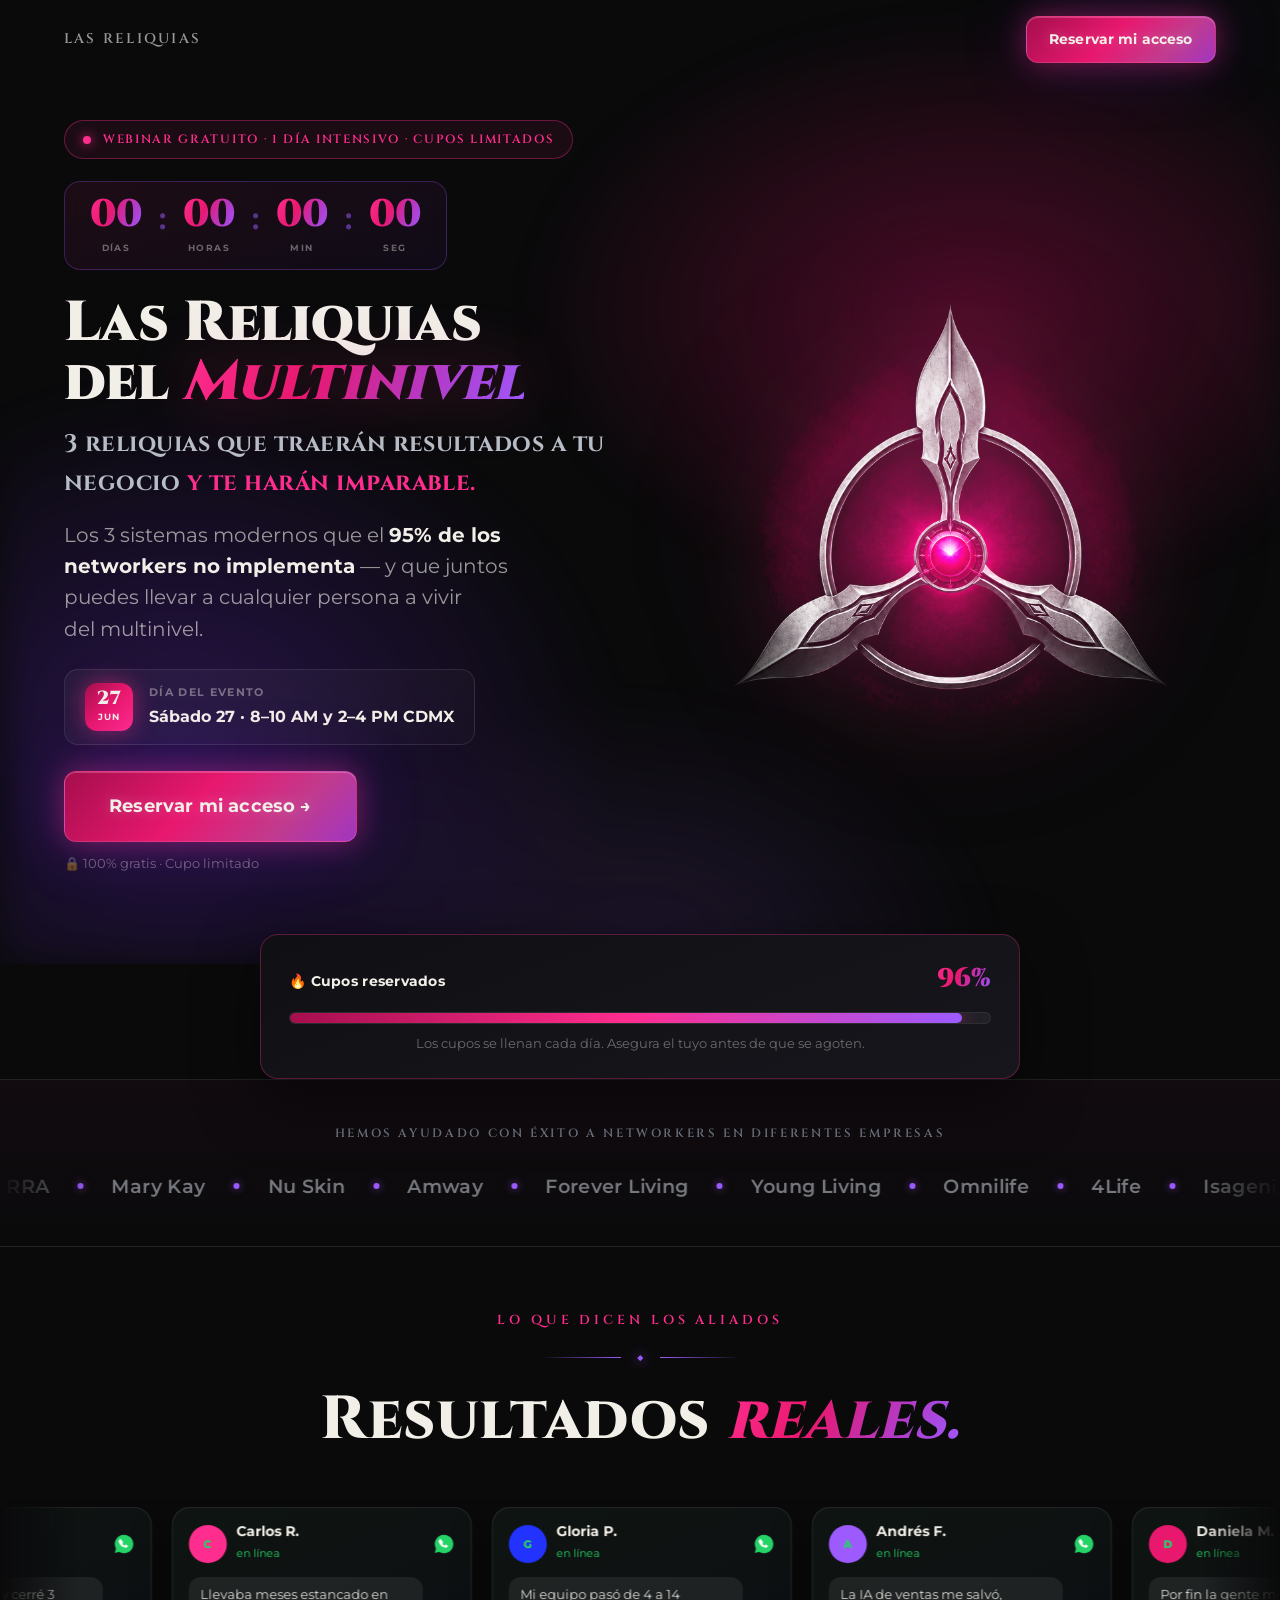
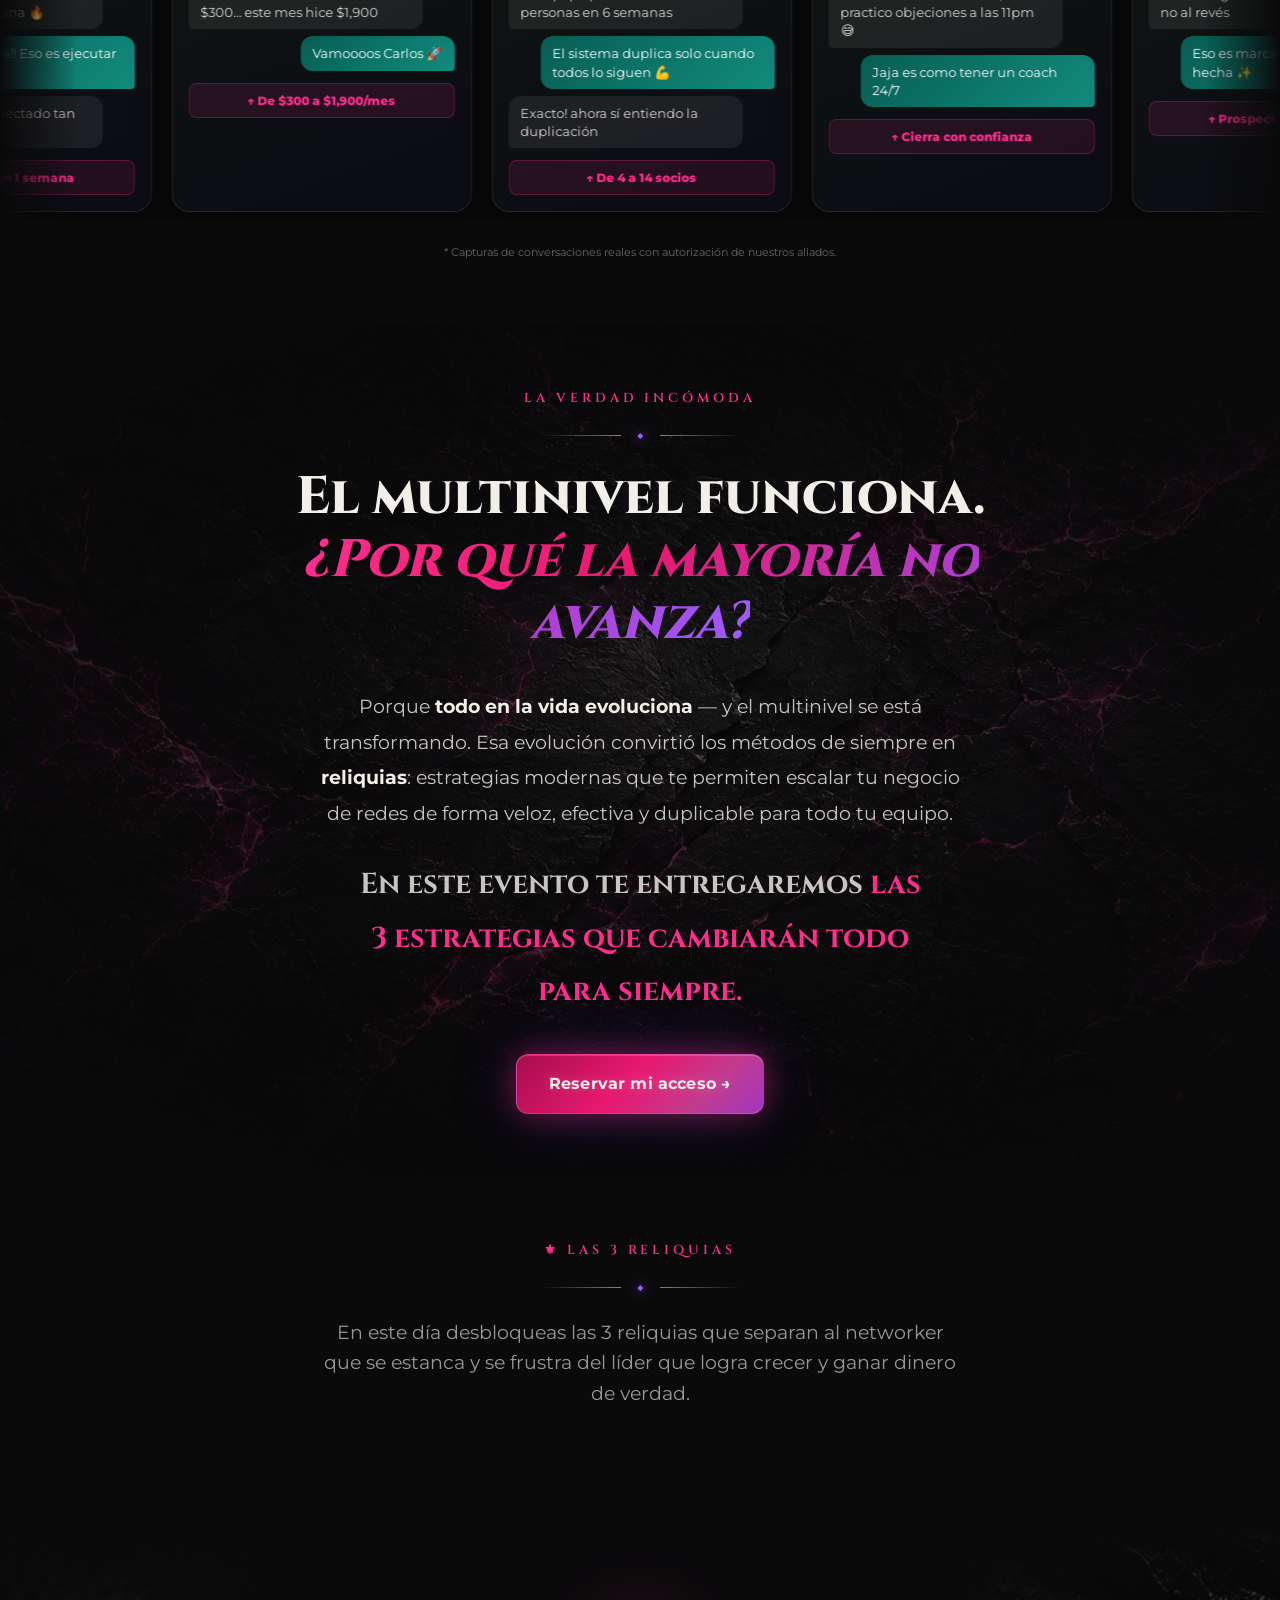
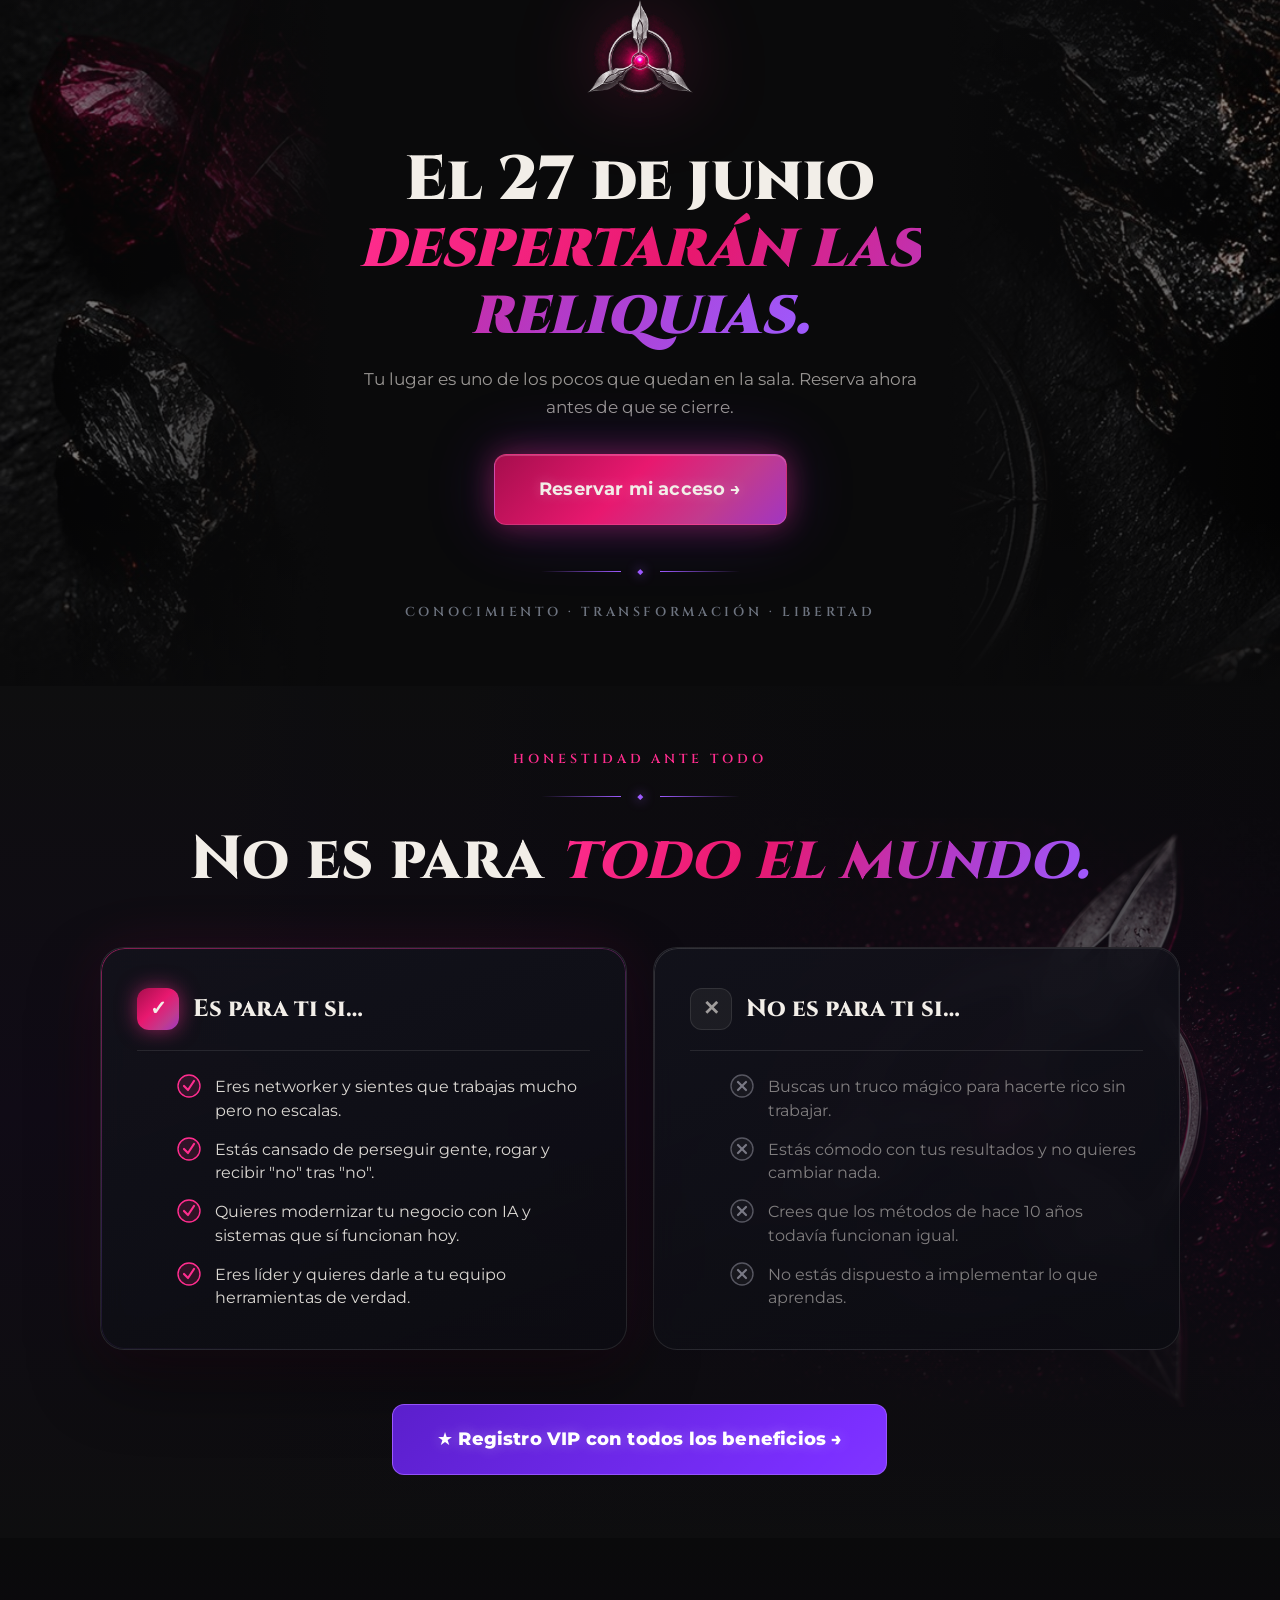
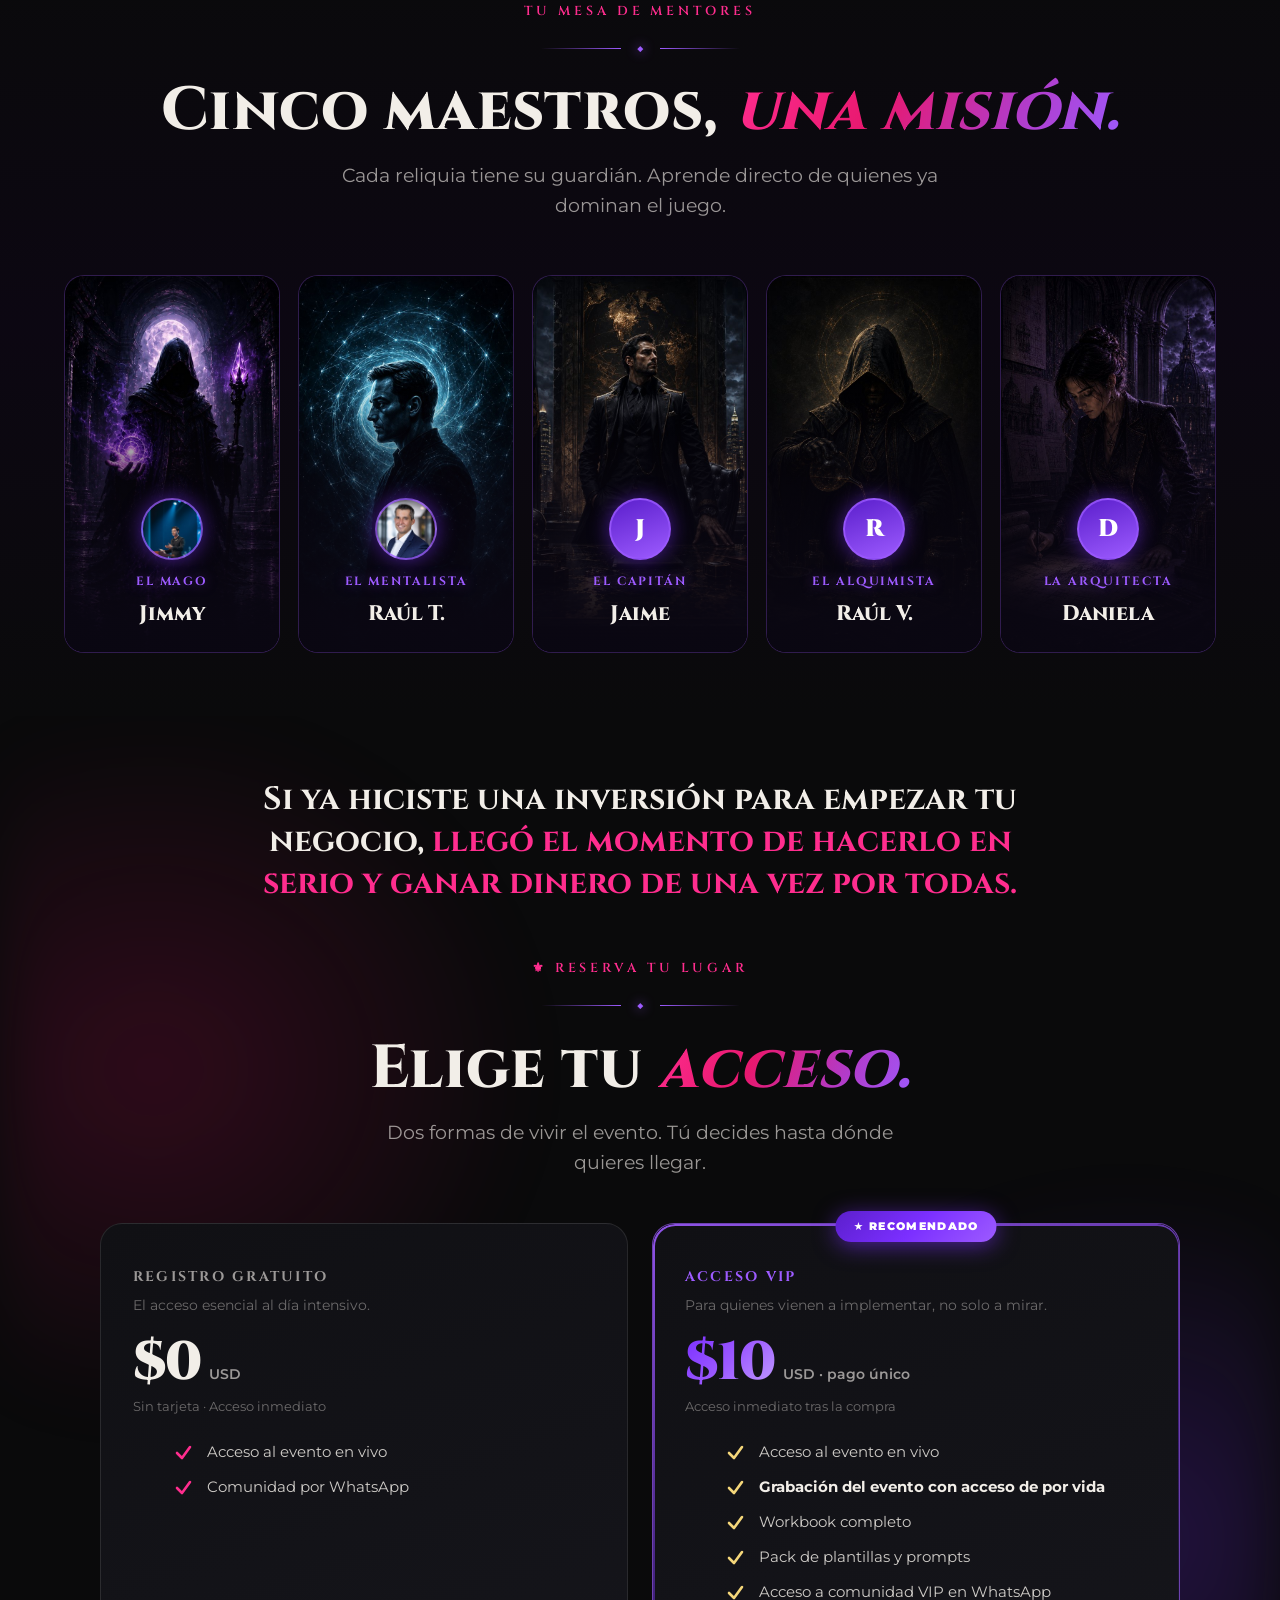
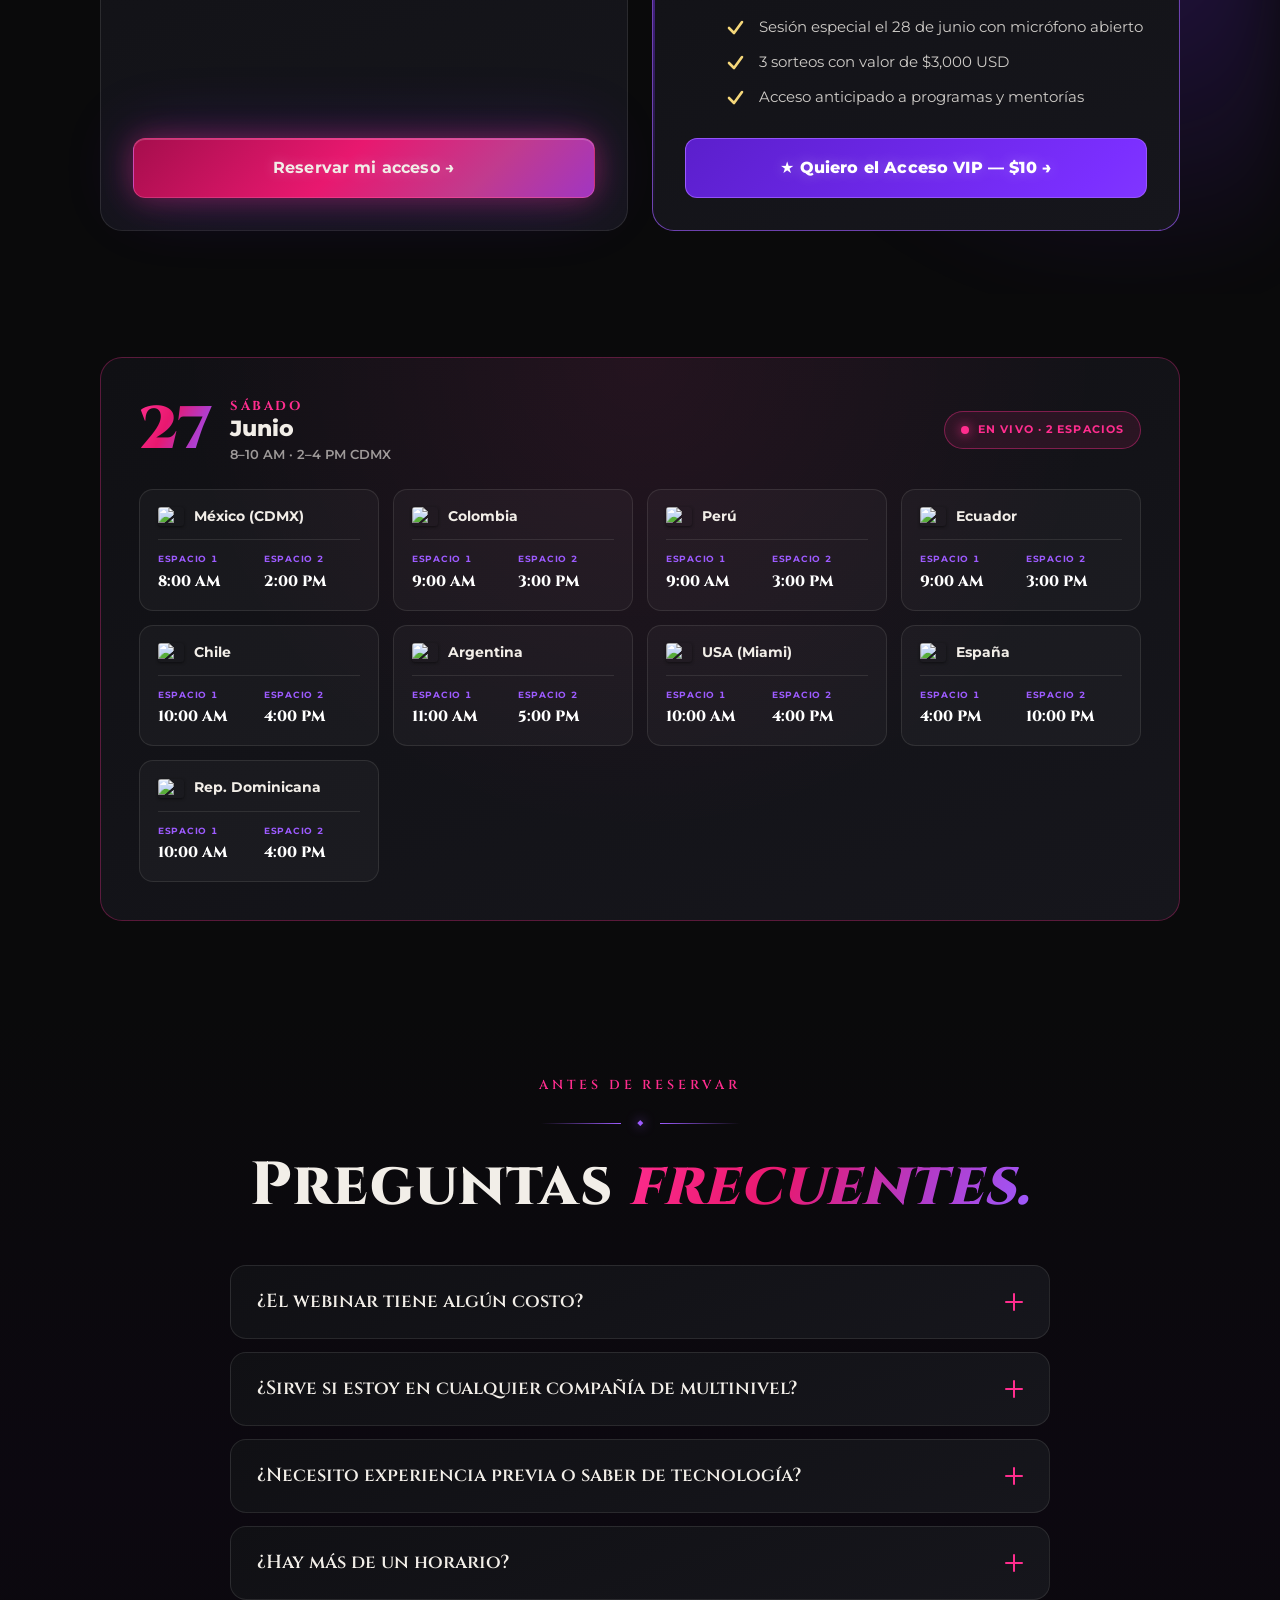
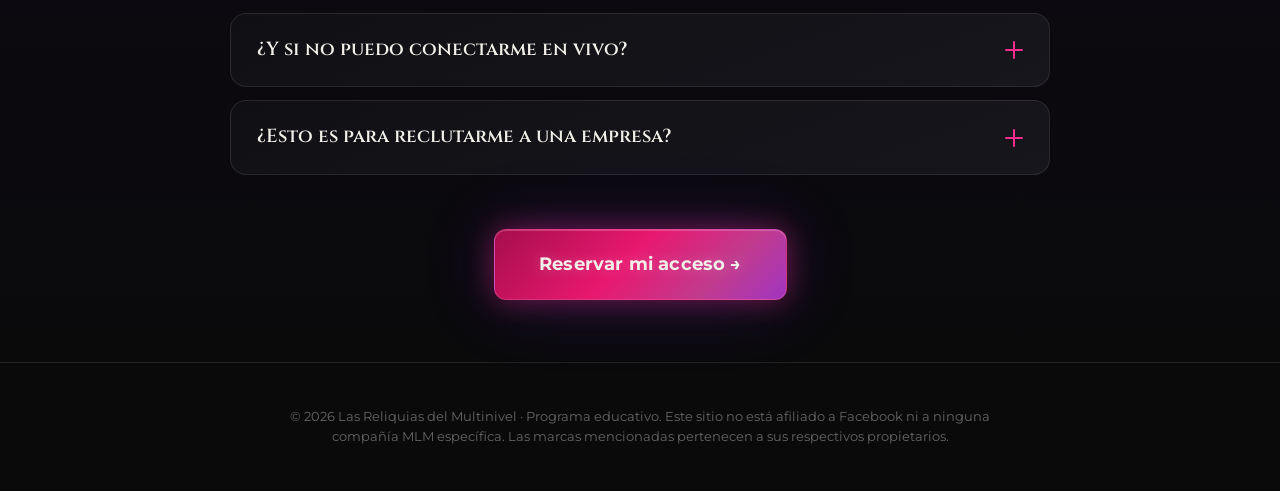
==== commit a80cb789: "Revert relics/close to original position; tidy schedule + FAQ CTA - 3 Reliquias section back in its " ====
--- a/reliquias-webinar/index.html
+++ b/reliquias-webinar/index.html
@@ -14,7 +14,7 @@
 <link rel="preconnect" href="https://fonts.gstatic.com" crossorigin>
 <link rel="stylesheet" href="https://fonts.googleapis.com/css2?family=Cinzel:wght@500;600;700;800;900&family=Montserrat:wght@300;400;500;600;700;800&display=swap">
 <link rel="preload" as="video" href="assets/video/logo-anim.mp4" type="video/mp4">
-<link rel="stylesheet" href="styles.css?v=20260602n">
+<link rel="stylesheet" href="styles.css?v=20260602o">
 </head>
 <body>
 
@@ -142,6 +142,29 @@
       <p class="why-punch" data-reveal>En este evento te entregaremos <span class="text-accent">las 3 estrategias que cambiarán todo para siempre.</span></p>
     </div>
     <div data-reveal><a href="#reserva" class="btn btn-primary btn-pulse">Reservar mi acceso →</a></div>
+  </div>
+</section>
+
+<!-- ============ RELIQUIAS ============ -->
+<section class="relics section-pad">
+  <div class="relics-head">
+    <p class="section-pre" data-reveal>⚜ Las 3 Reliquias</p>
+    <div class="ornament" data-reveal><span></span><b>◆</b><span></span></div>
+    <p class="section-sub" data-reveal>En este día desbloqueas las 3 reliquias que separan al networker que se estanca y se frustra del líder que logra crecer y ganar dinero de verdad.</p>
+  </div>
+  <div class="relics-grid" data-relics></div>
+</section>
+
+<!-- ============ CIERRE 27 JUNIO ============ -->
+<section class="close section-pad">
+  <div class="close-bg" aria-hidden="true"></div>
+  <div class="close-inner">
+    <img src="assets/img/logo-reliquias.png" alt="" class="close-logo" data-reveal loading="lazy">
+    <h2 class="close-title" data-reveal>El 27 de junio<br><em>despertarán las reliquias.</em></h2>
+    <p class="close-sub" data-reveal>Tu lugar es uno de los pocos que quedan en la sala. Reserva ahora antes de que se cierre.</p>
+    <div data-reveal><a href="#reserva" class="btn btn-primary btn-lg btn-pulse">Reservar mi acceso →</a></div>
+    <div class="ornament close-orn" data-reveal><span></span><b>◆</b><span></span></div>
+    <p class="close-tagline" data-reveal>Conocimiento · Transformación · Libertad</p>
   </div>
 </section>
 
@@ -239,13 +262,6 @@
 
 <!-- ============ HORARIOS ============ -->
 <section class="schedule section-pad">
-  <div class="schedule-head">
-    <p class="section-pre" data-reveal>⚜ Elige tu horario</p>
-    <div class="ornament" data-reveal><span></span><b>◆</b><span></span></div>
-    <h2 class="section-title" data-reveal>Sábado 27, <em>dos espacios.</em></h2>
-    <p class="section-sub" data-reveal>El evento es en vivo. Escoge el horario que mejor te quede según tu país.</p>
-  </div>
-
   <div class="tz-panel" data-reveal>
     <div class="tz-panel-head">
       <div class="tz-bigdate">
@@ -266,30 +282,7 @@
     <h2 class="section-title" data-reveal>Preguntas <em>frecuentes.</em></h2>
   </div>
   <div class="faq-list" data-faq></div>
-</section>
-
-<!-- ============ RELIQUIAS (al final) ============ -->
-<section class="relics section-pad">
-  <div class="relics-head">
-    <p class="section-pre" data-reveal>⚜ Las 3 Reliquias</p>
-    <div class="ornament" data-reveal><span></span><b>◆</b><span></span></div>
-    <h2 class="section-title" data-reveal>Las claves para el <em>éxito constante.</em></h2>
-    <p class="section-sub" data-reveal>En este día desbloqueas las 3 reliquias que separan al networker que se estanca y se frustra del líder que logra crecer y ganar dinero de verdad.</p>
-  </div>
-  <div class="relics-grid" data-relics></div>
-</section>
-
-<!-- ============ CIERRE 27 JUNIO ============ -->
-<section class="close section-pad">
-  <div class="close-bg" aria-hidden="true"></div>
-  <div class="close-inner">
-    <img src="assets/img/logo-reliquias.png" alt="" class="close-logo" data-reveal loading="lazy">
-    <h2 class="close-title" data-reveal>El 27 de junio<br><em>despertarán las reliquias.</em></h2>
-    <p class="close-sub" data-reveal>Tu lugar es uno de los pocos que quedan en la sala. Reserva ahora antes de que se cierre.</p>
-    <div data-reveal><a href="#reserva" class="btn btn-primary btn-lg btn-pulse">Reservar mi acceso →</a></div>
-    <div class="ornament close-orn" data-reveal><span></span><b>◆</b><span></span></div>
-    <p class="close-tagline" data-reveal>Conocimiento · Transformación · Libertad</p>
-  </div>
+  <div class="faq-cta" data-reveal><a href="#reserva" class="btn btn-primary btn-lg btn-pulse">Reservar mi acceso →</a></div>
 </section>
 
 </main>
@@ -302,7 +295,7 @@
 
 <script defer src="lib/gsap.min.js"></script>
 <script defer src="lib/ScrollTrigger.min.js"></script>
-<script defer src="lib/manifest.js?v=20260602n"></script>
-<script defer src="main.js?v=20260602n"></script>
+<script defer src="lib/manifest.js?v=20260602o"></script>
+<script defer src="main.js?v=20260602o"></script>
 </body>
 </html>
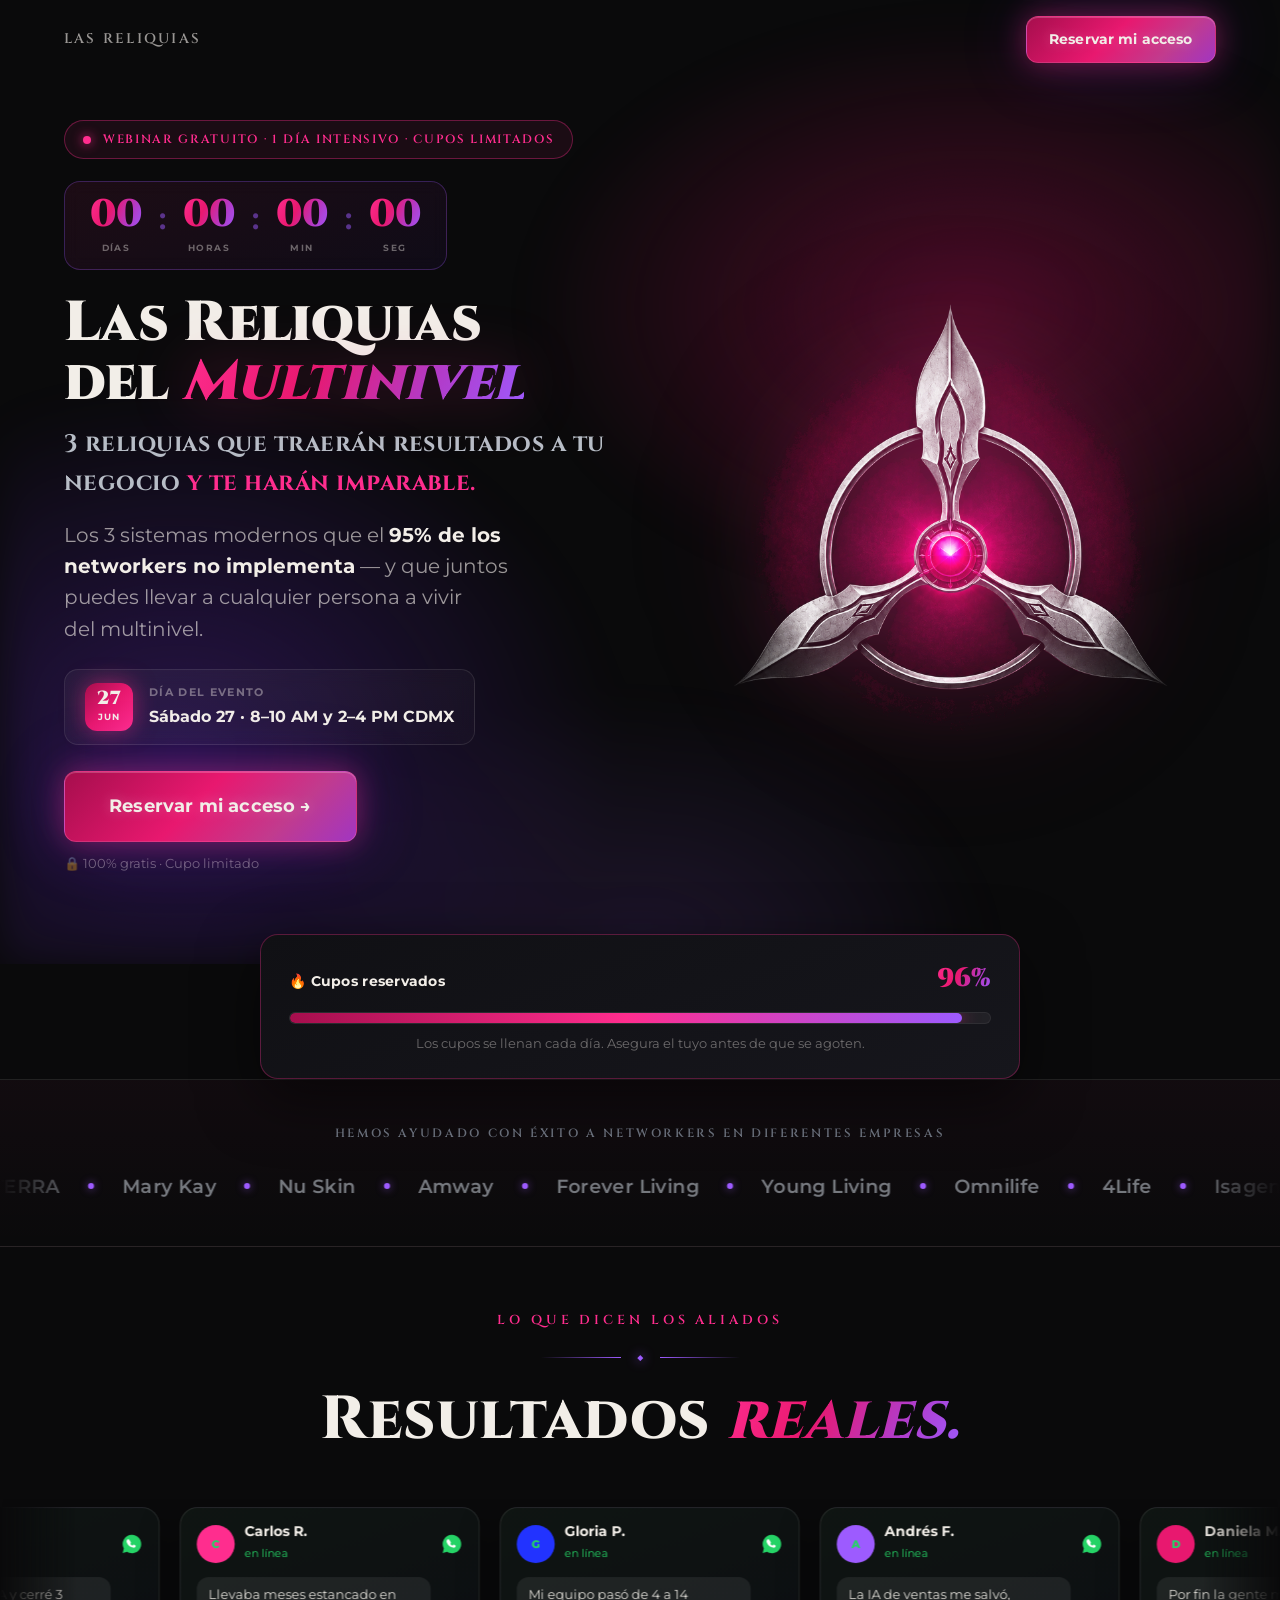
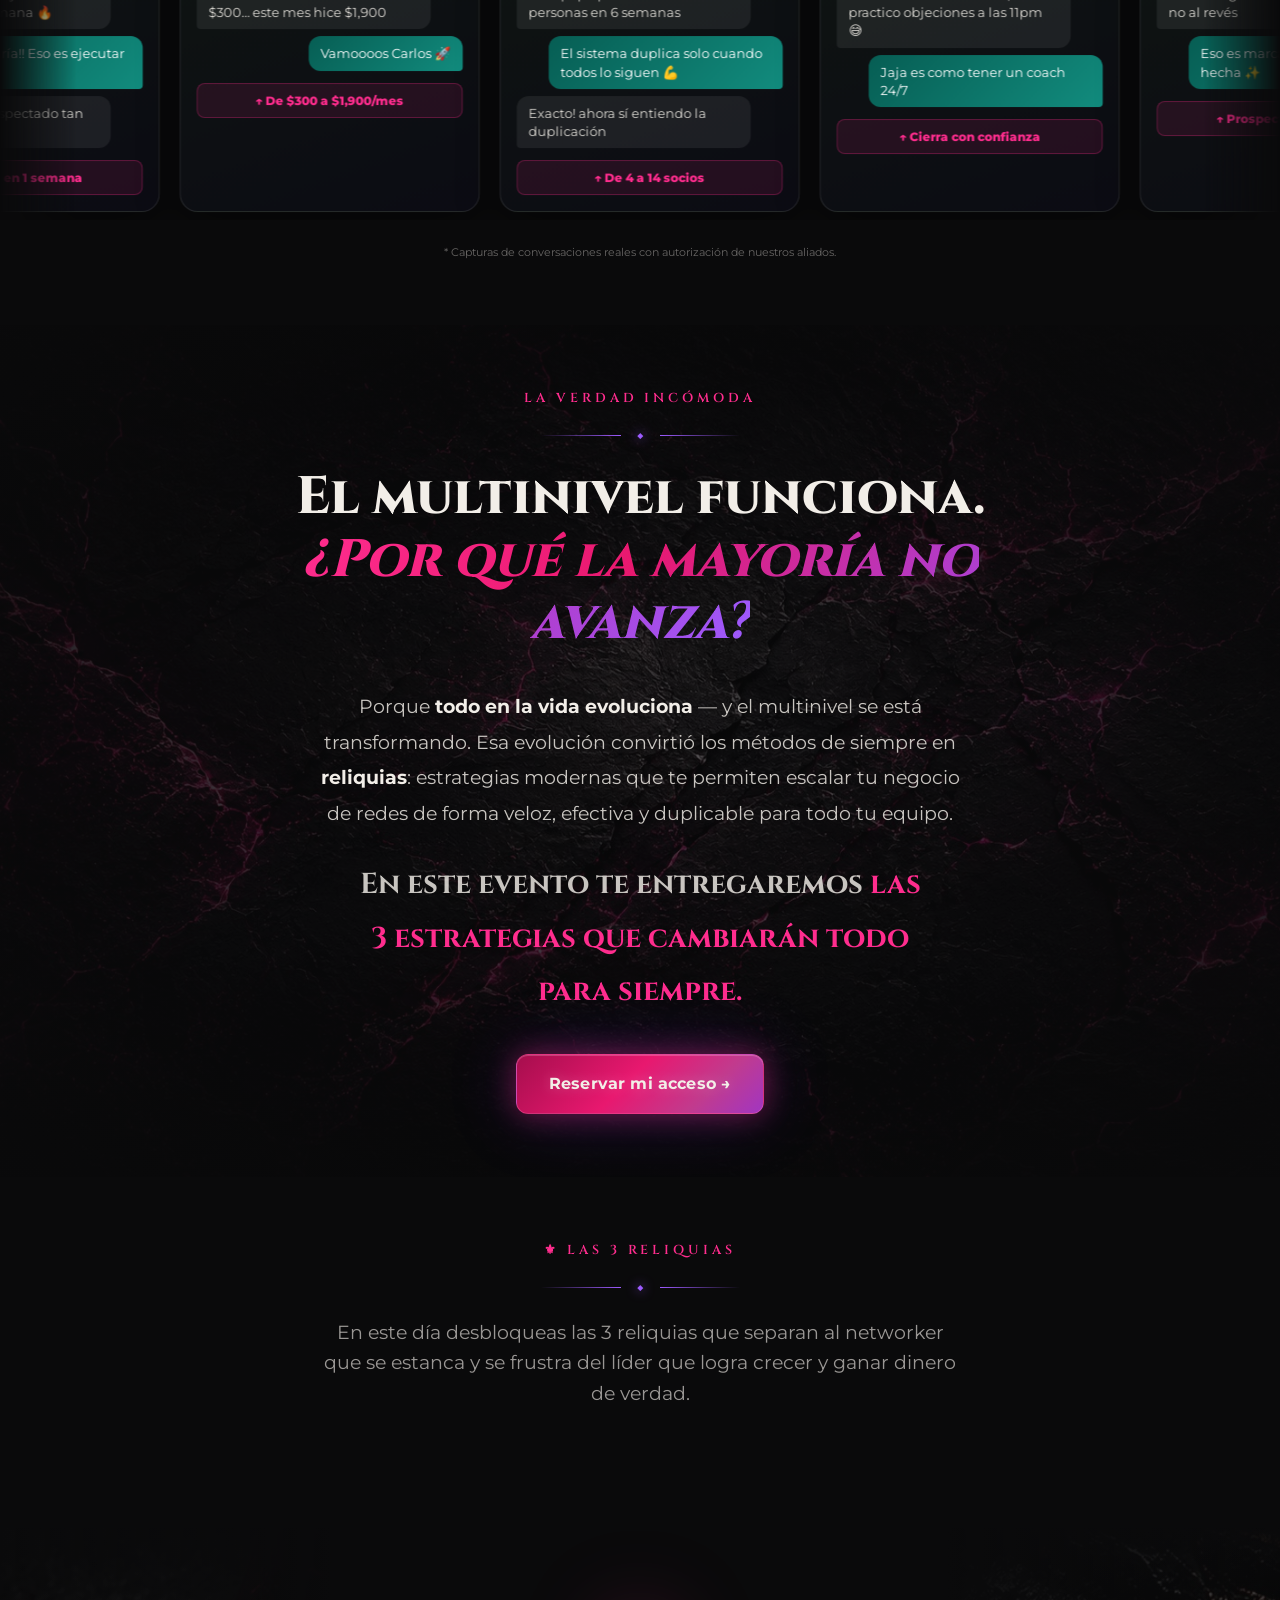
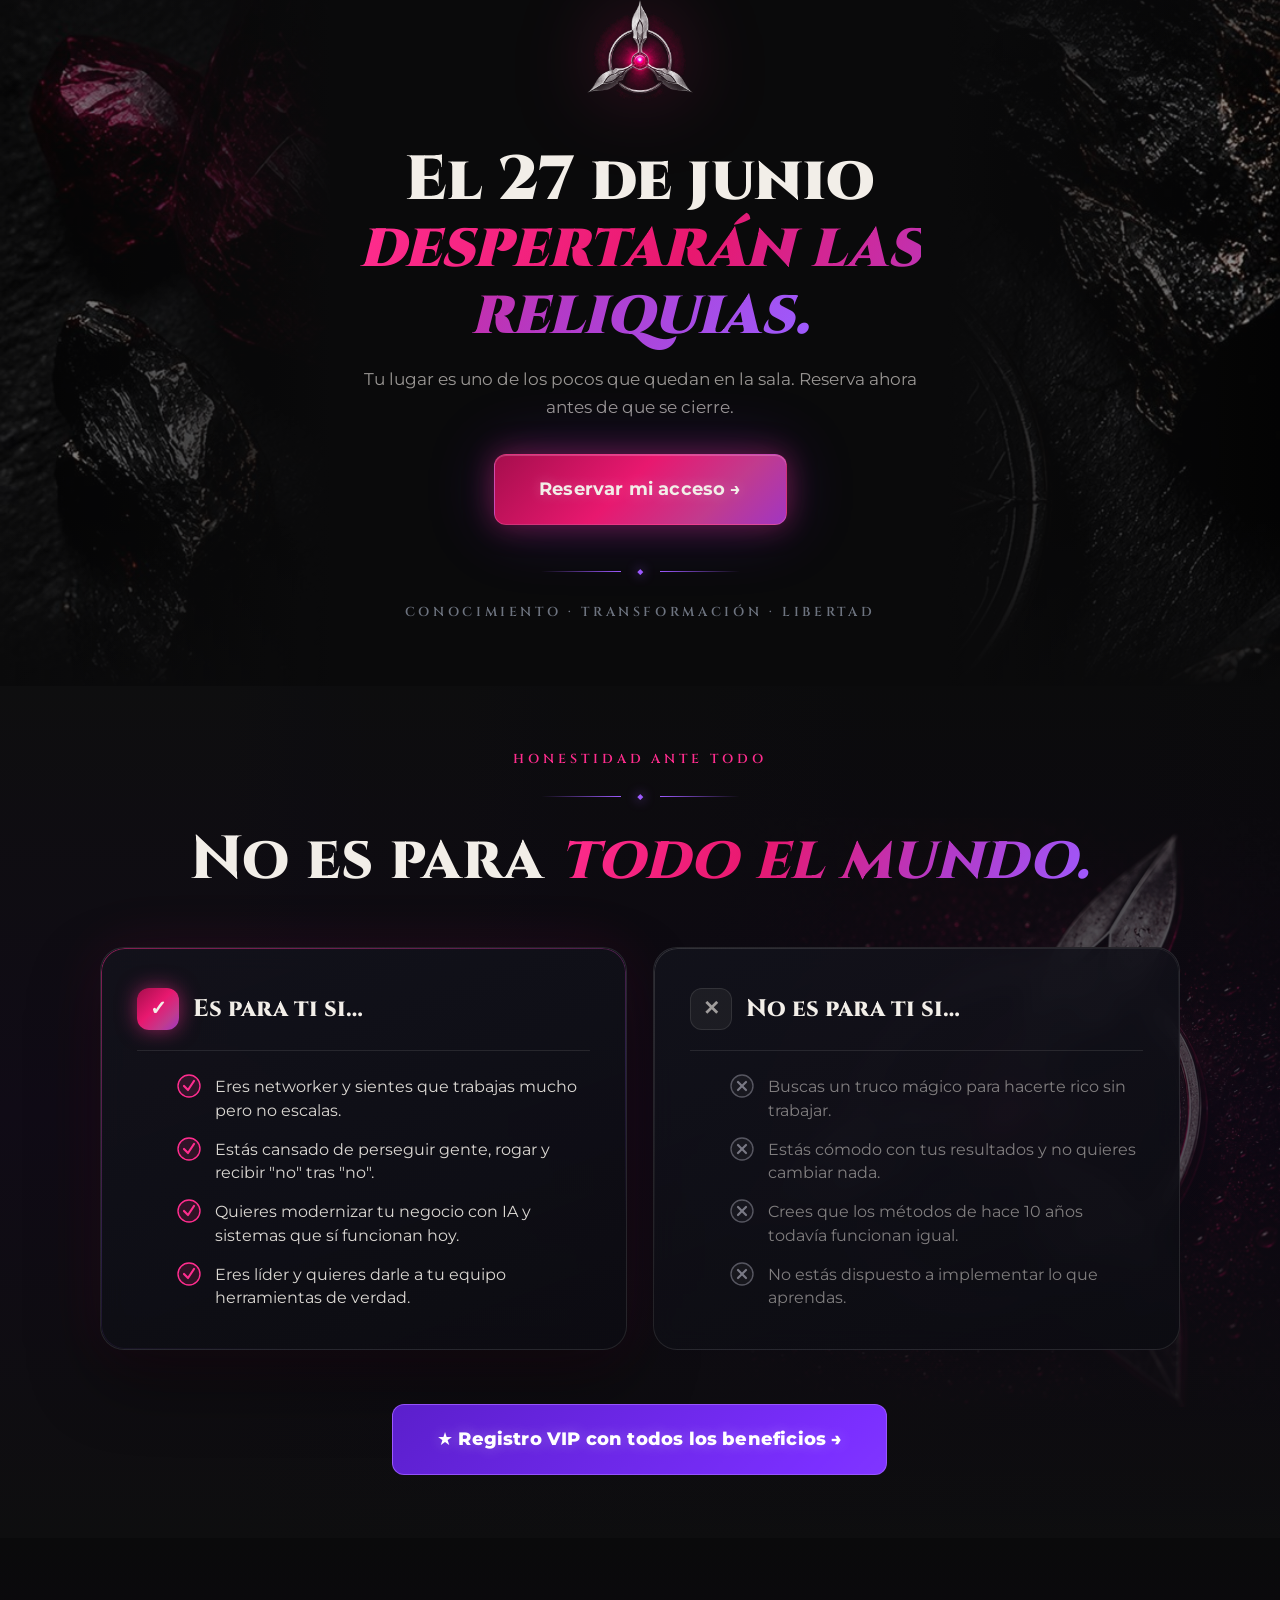
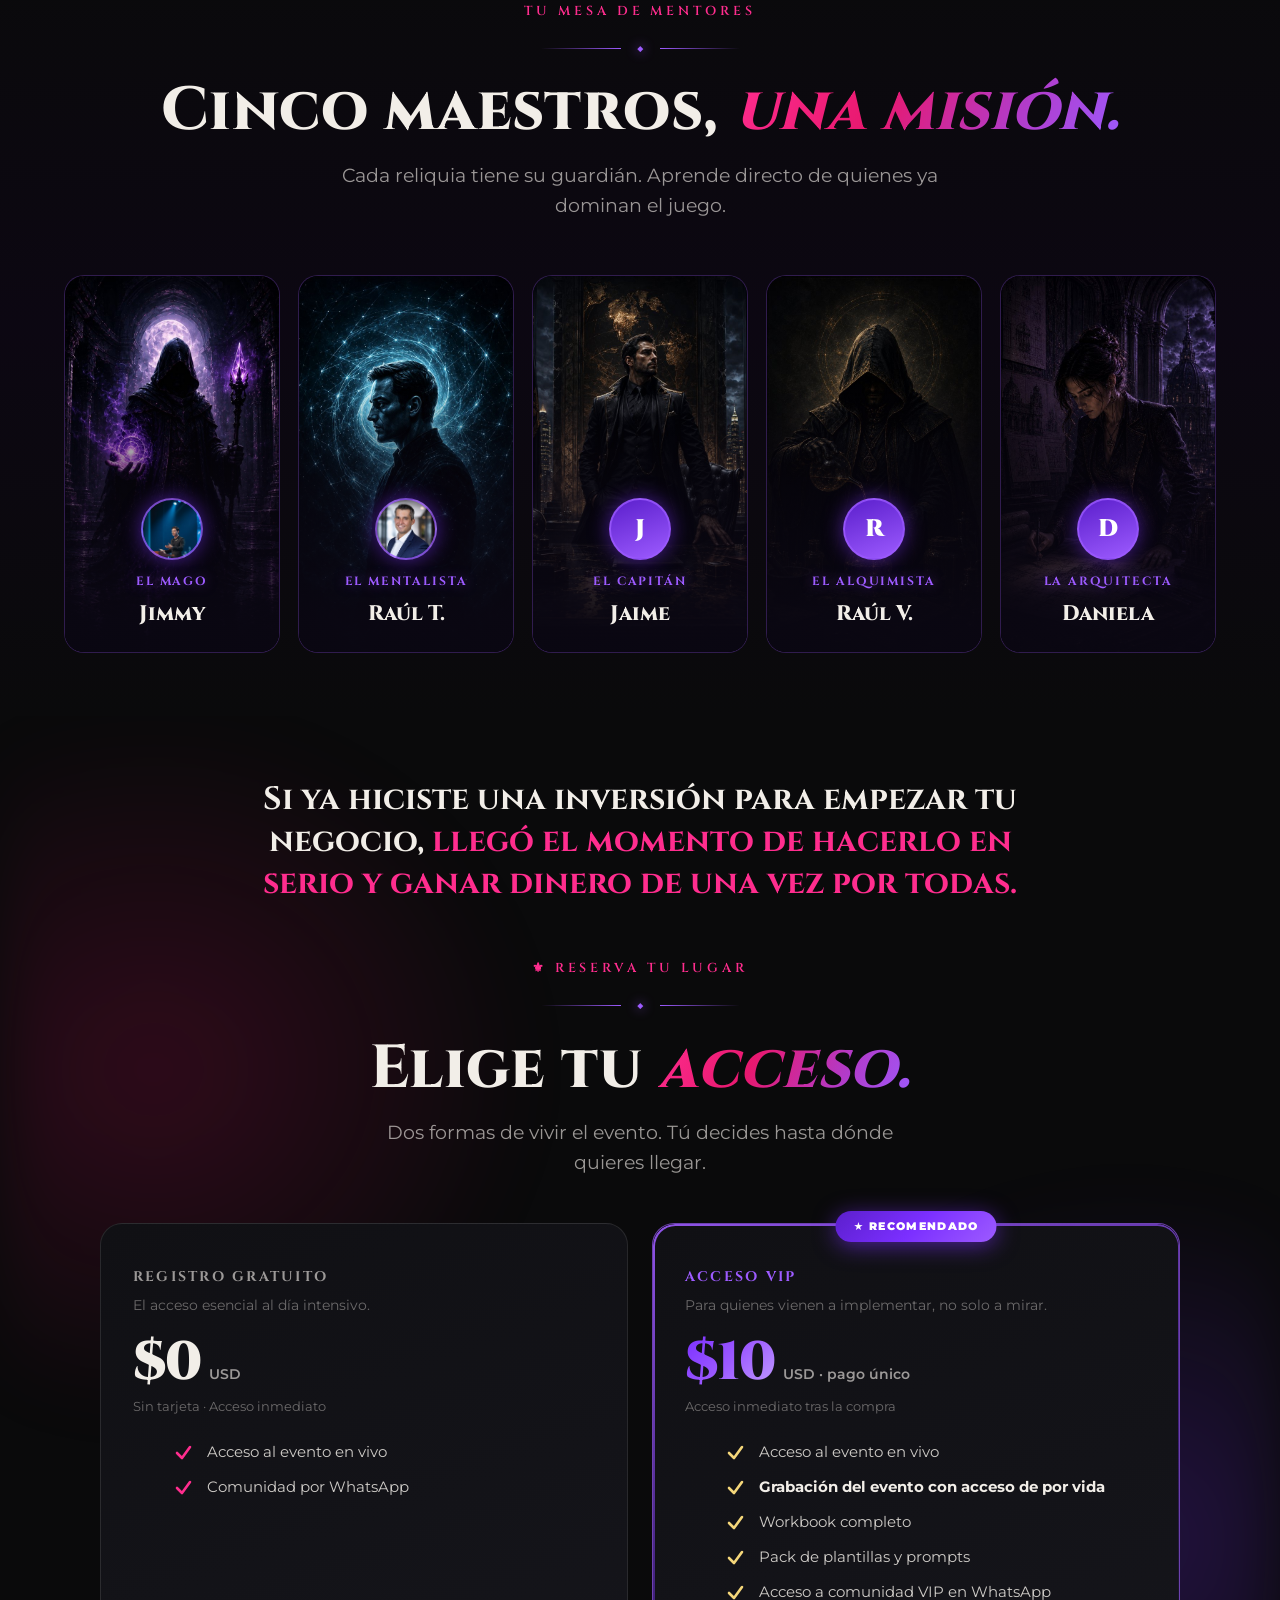
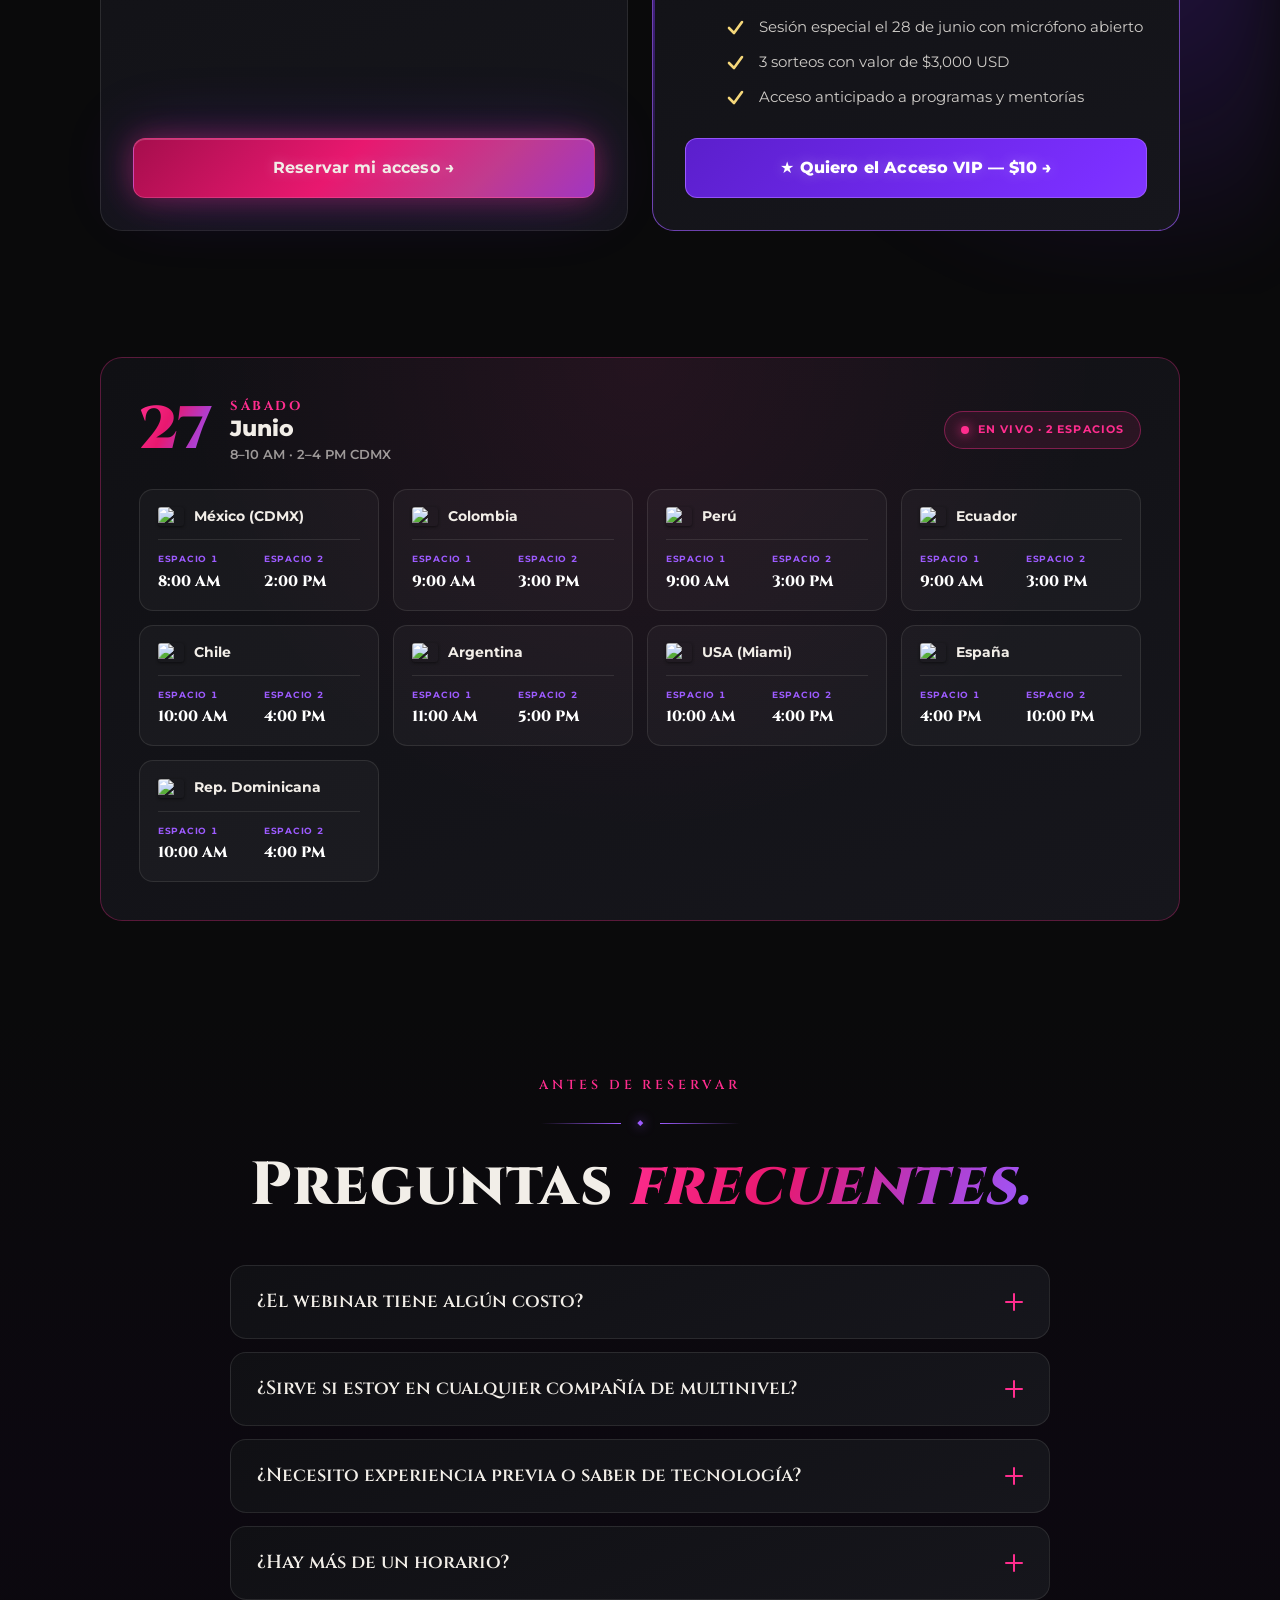
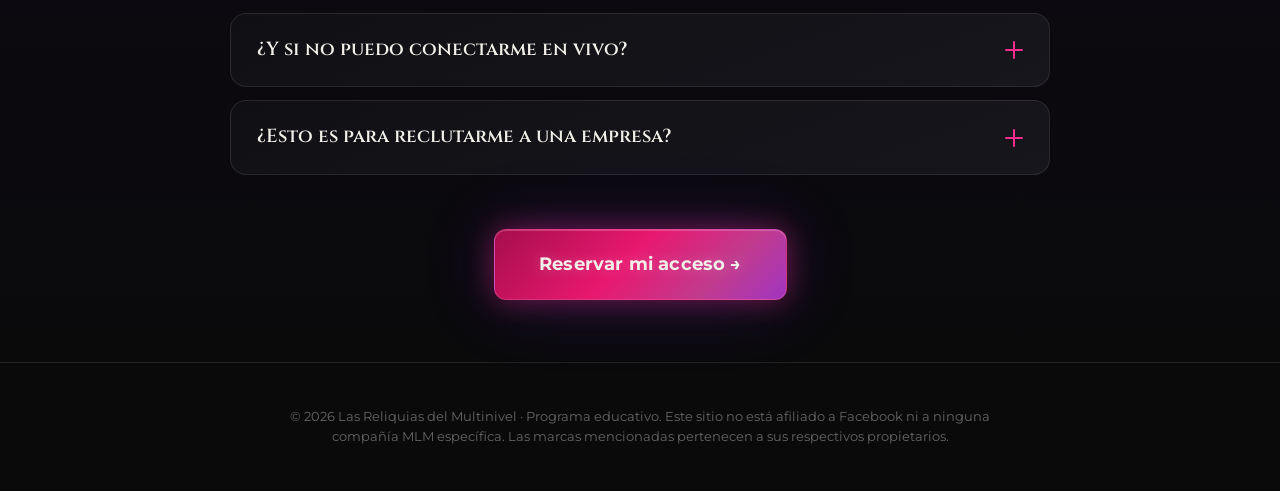
==== commit 2aee3243: "Fix: restore missing 'reliquias' array in manifest (3 Reliquias module was empty) Co-Authored-By: Cl" ====
--- a/reliquias-webinar/index.html
+++ b/reliquias-webinar/index.html
@@ -14,7 +14,7 @@
 <link rel="preconnect" href="https://fonts.gstatic.com" crossorigin>
 <link rel="stylesheet" href="https://fonts.googleapis.com/css2?family=Cinzel:wght@500;600;700;800;900&family=Montserrat:wght@300;400;500;600;700;800&display=swap">
 <link rel="preload" as="video" href="assets/video/logo-anim.mp4" type="video/mp4">
-<link rel="stylesheet" href="styles.css?v=20260602o">
+<link rel="stylesheet" href="styles.css?v=20260602p">
 </head>
 <body>
 
@@ -295,7 +295,7 @@
 
 <script defer src="lib/gsap.min.js"></script>
 <script defer src="lib/ScrollTrigger.min.js"></script>
-<script defer src="lib/manifest.js?v=20260602o"></script>
-<script defer src="main.js?v=20260602o"></script>
+<script defer src="lib/manifest.js?v=20260602p"></script>
+<script defer src="main.js?v=20260602p"></script>
 </body>
 </html>
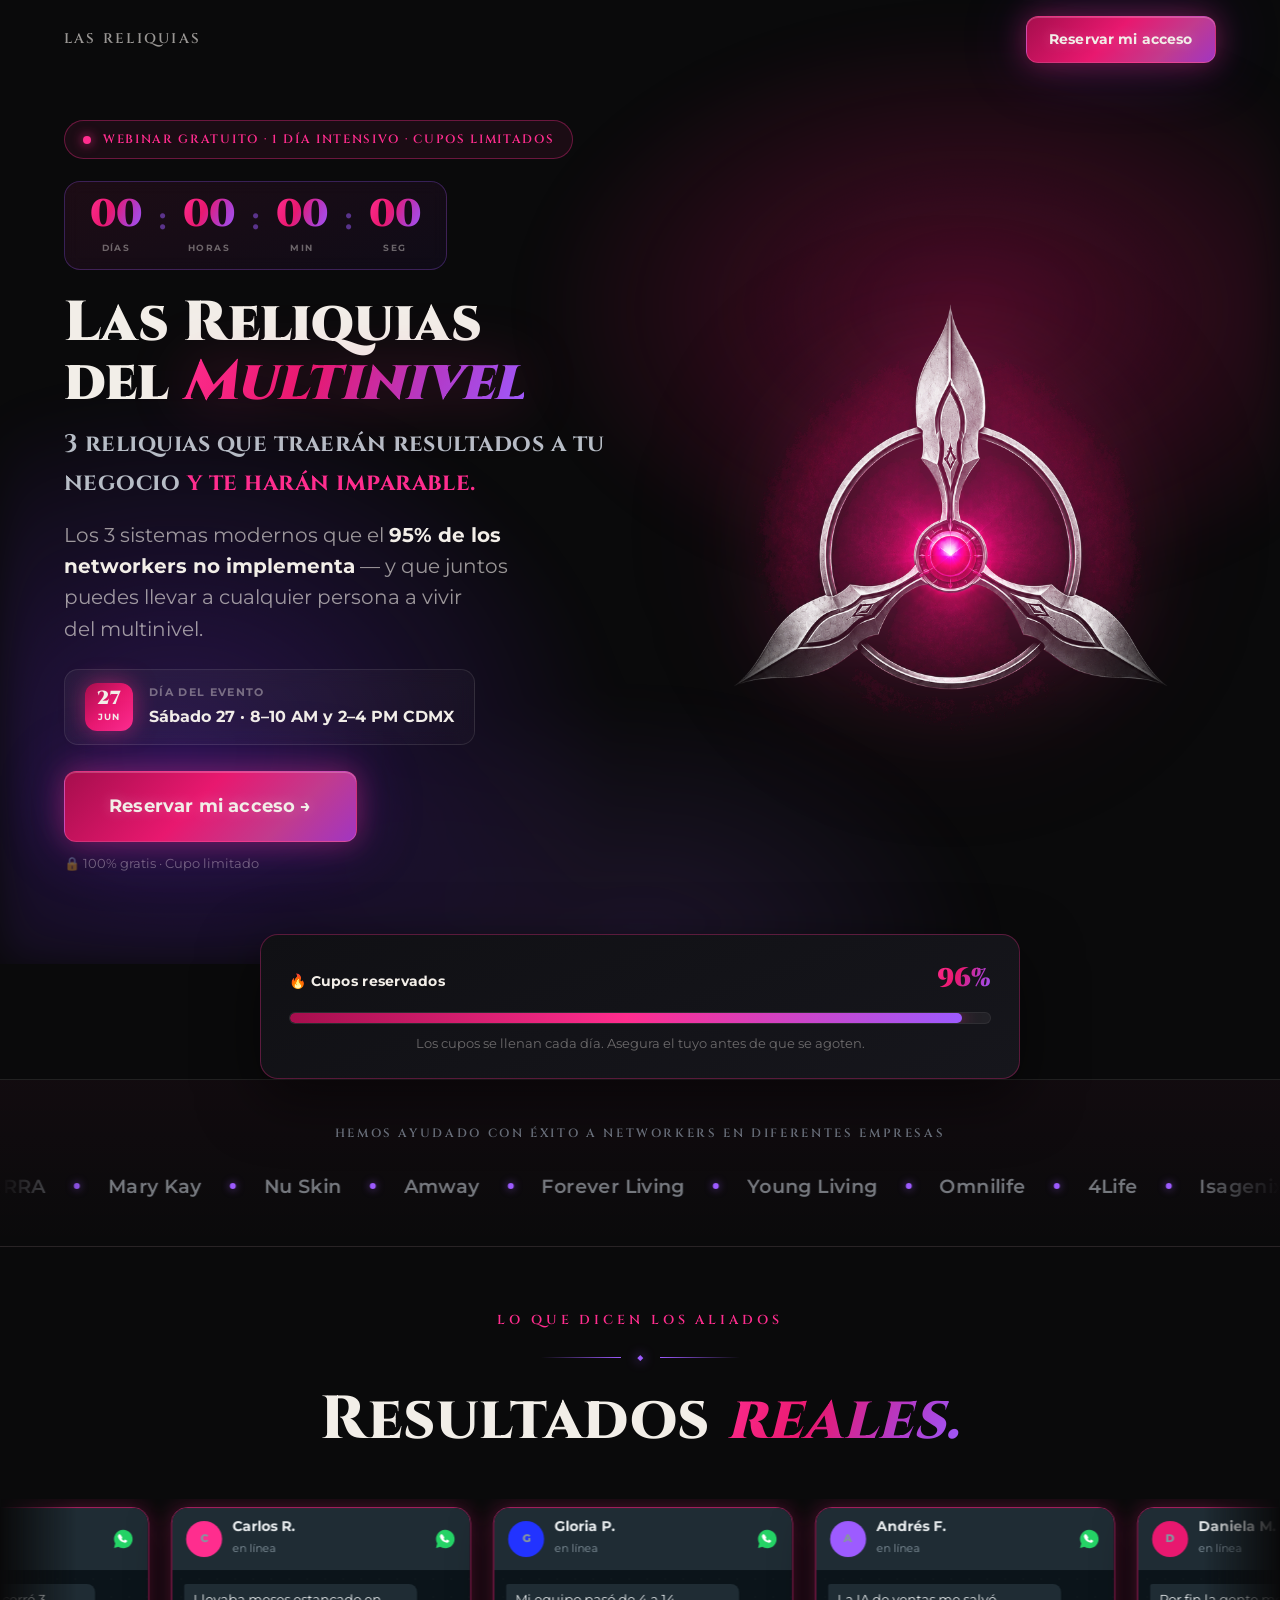
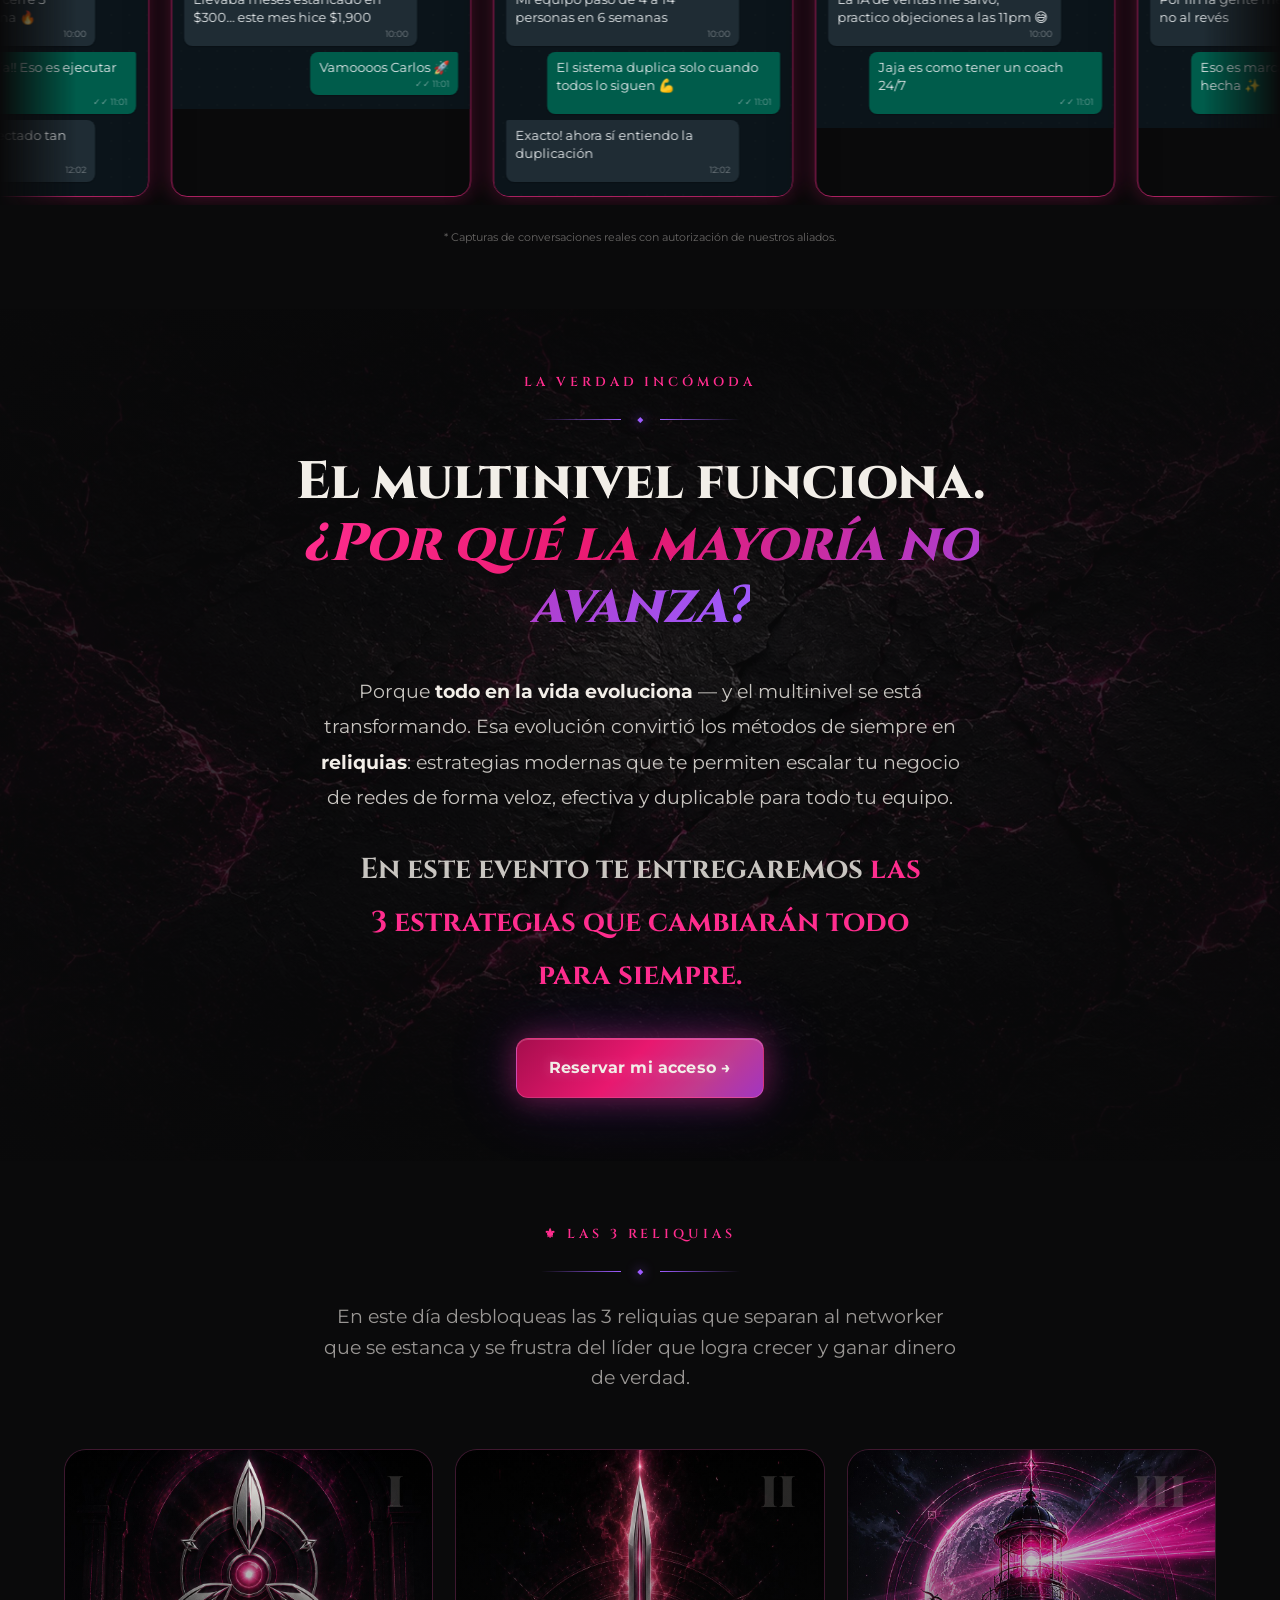
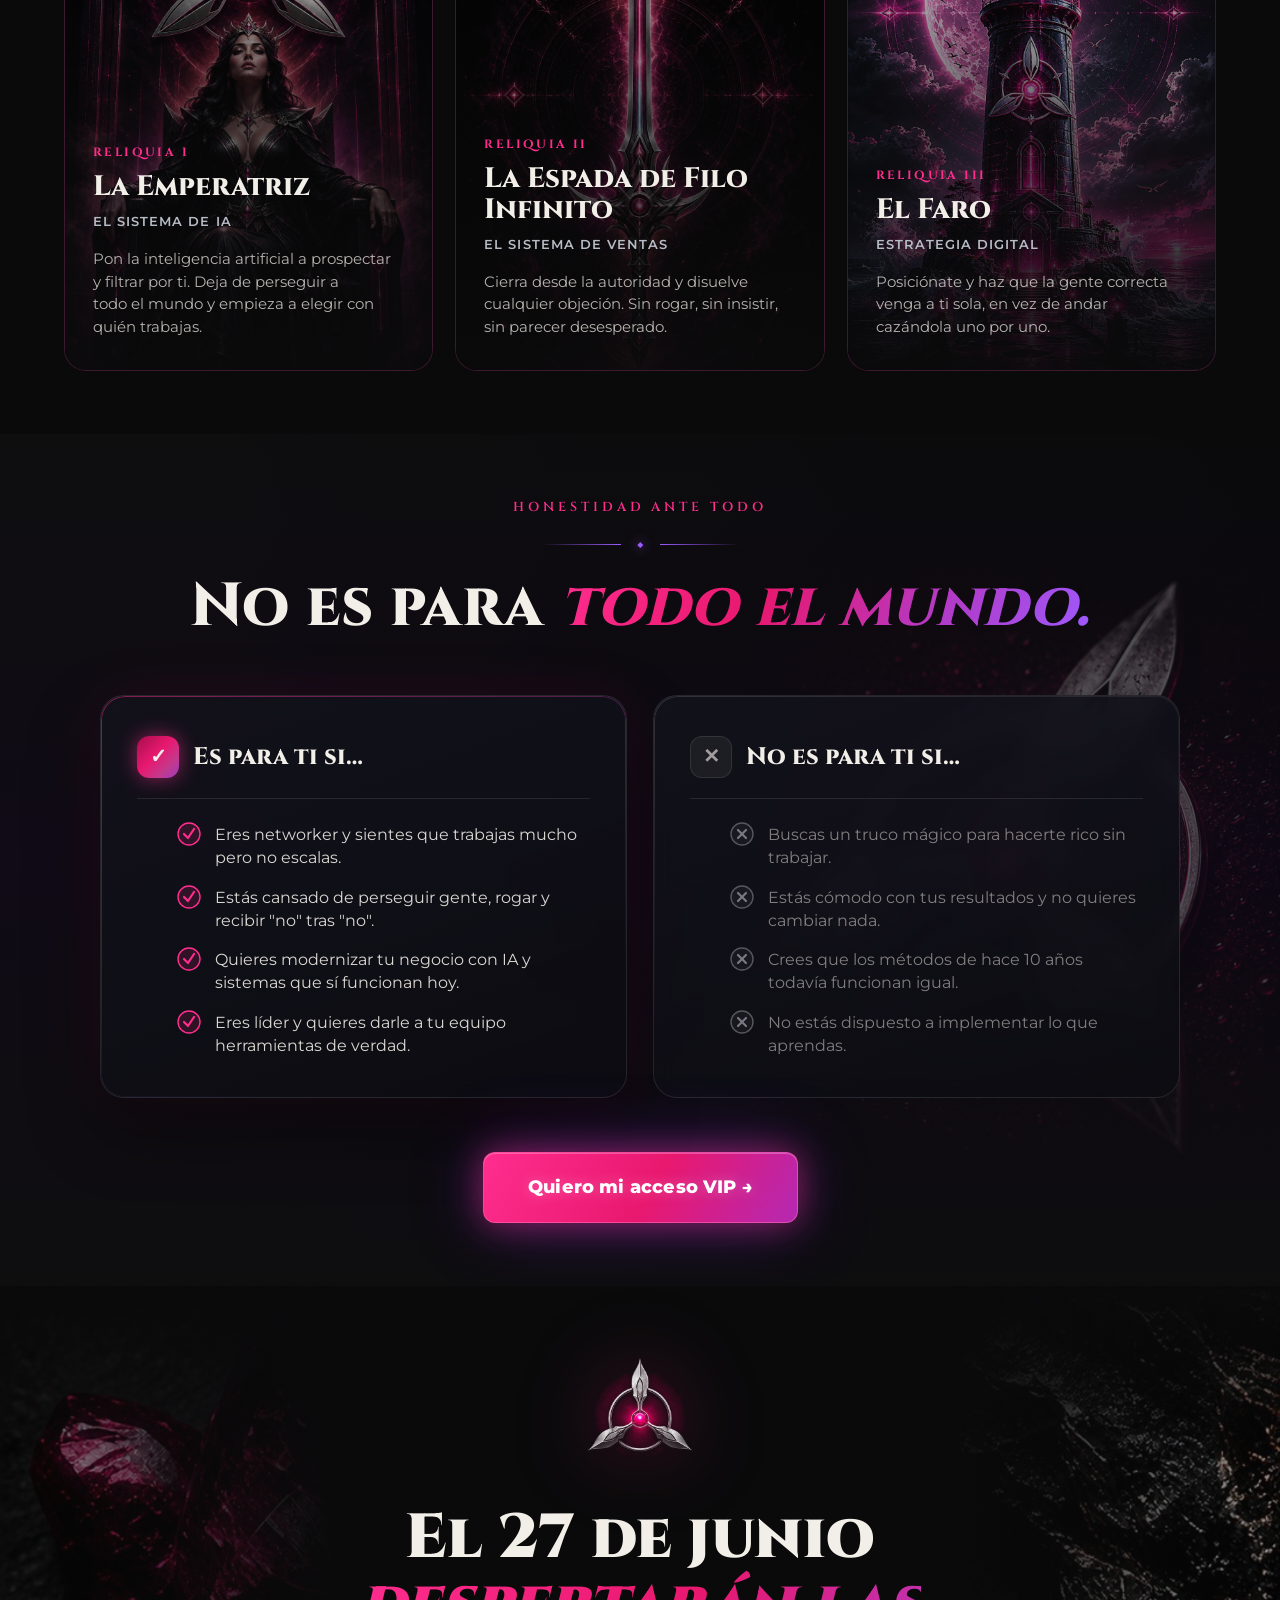
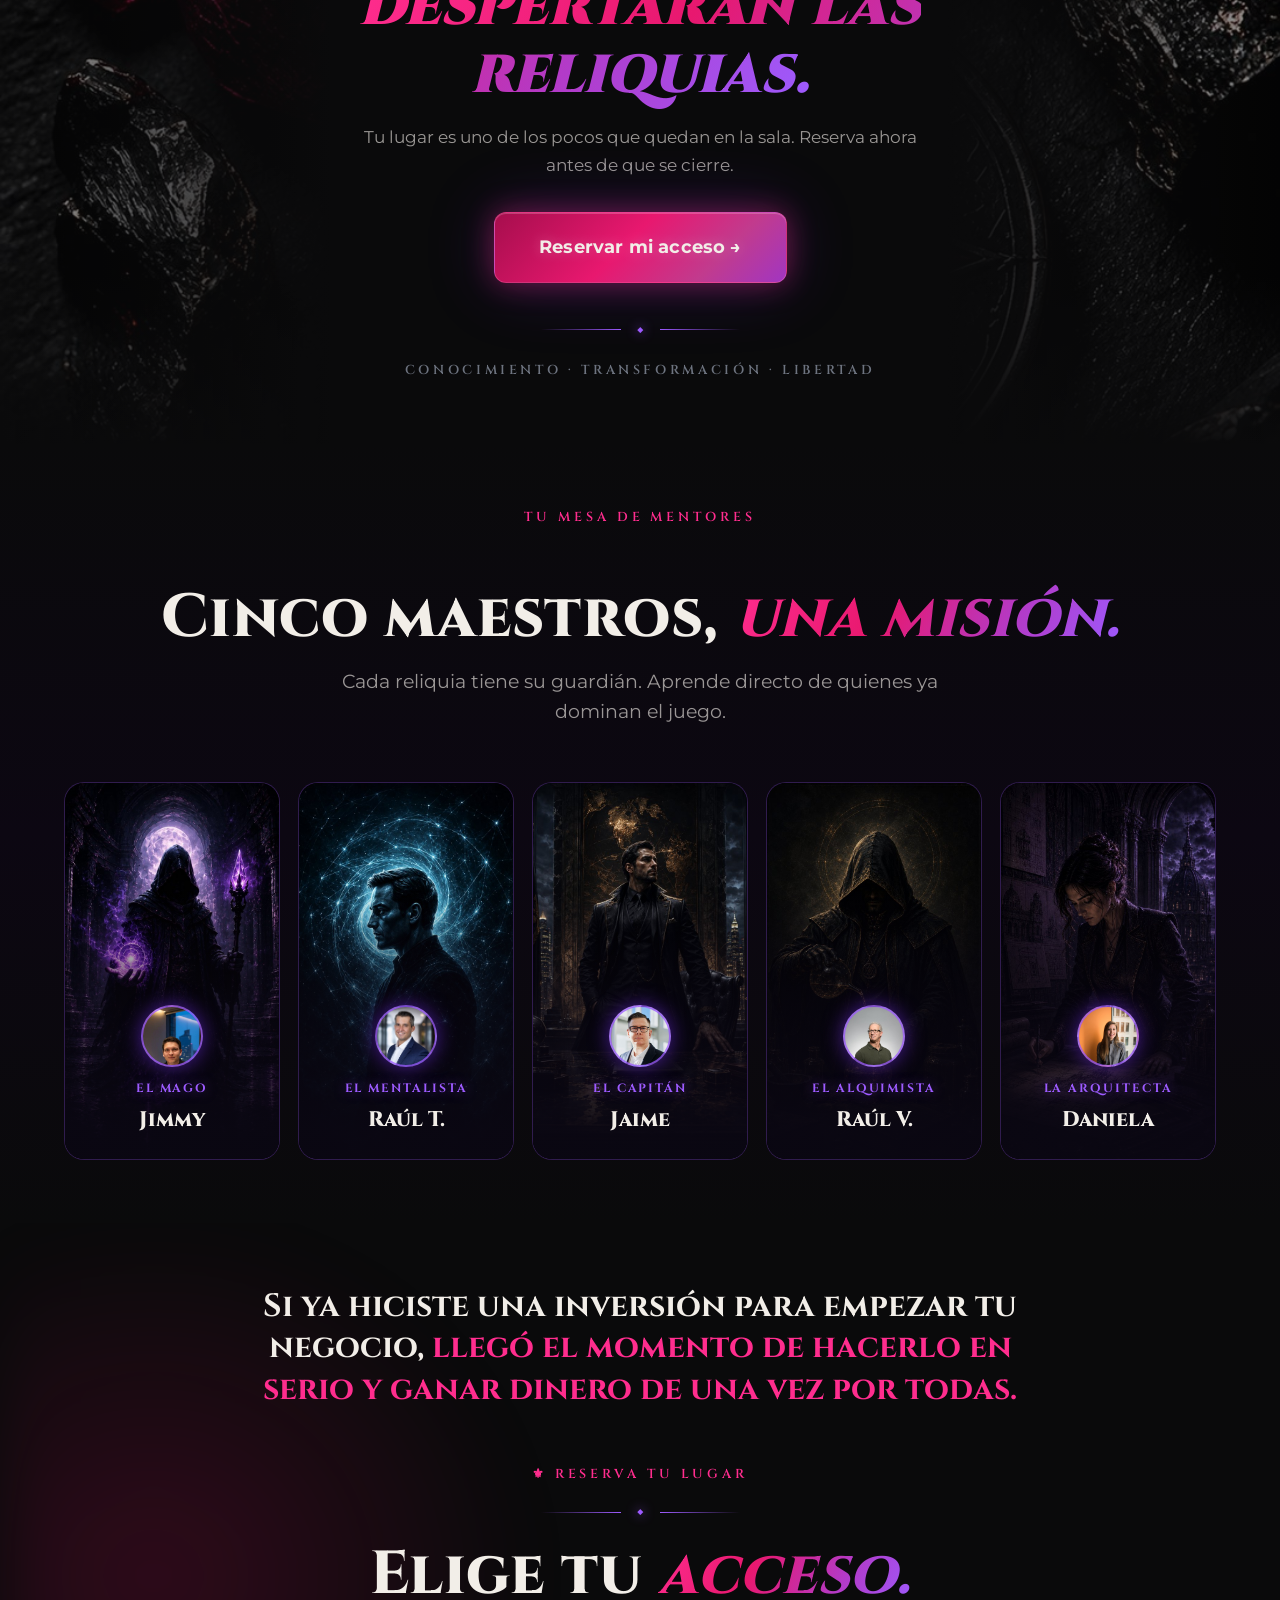
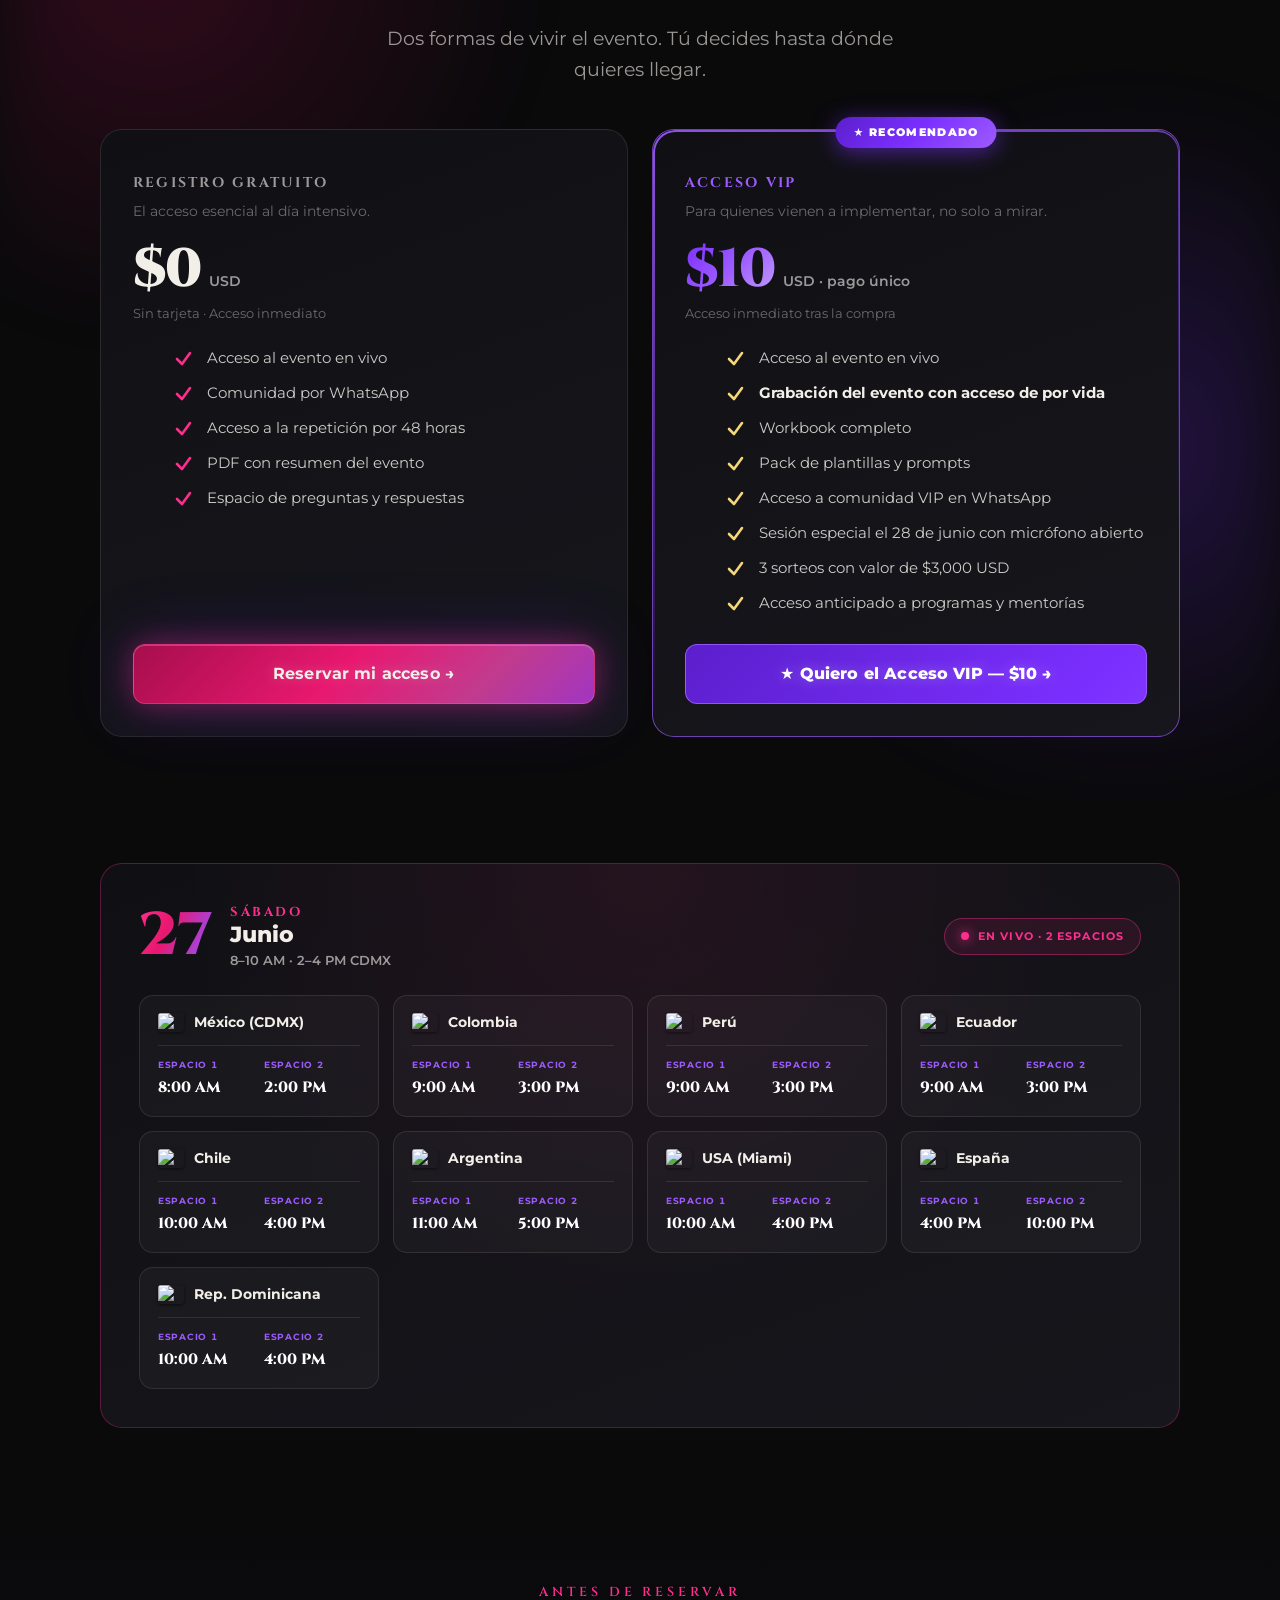
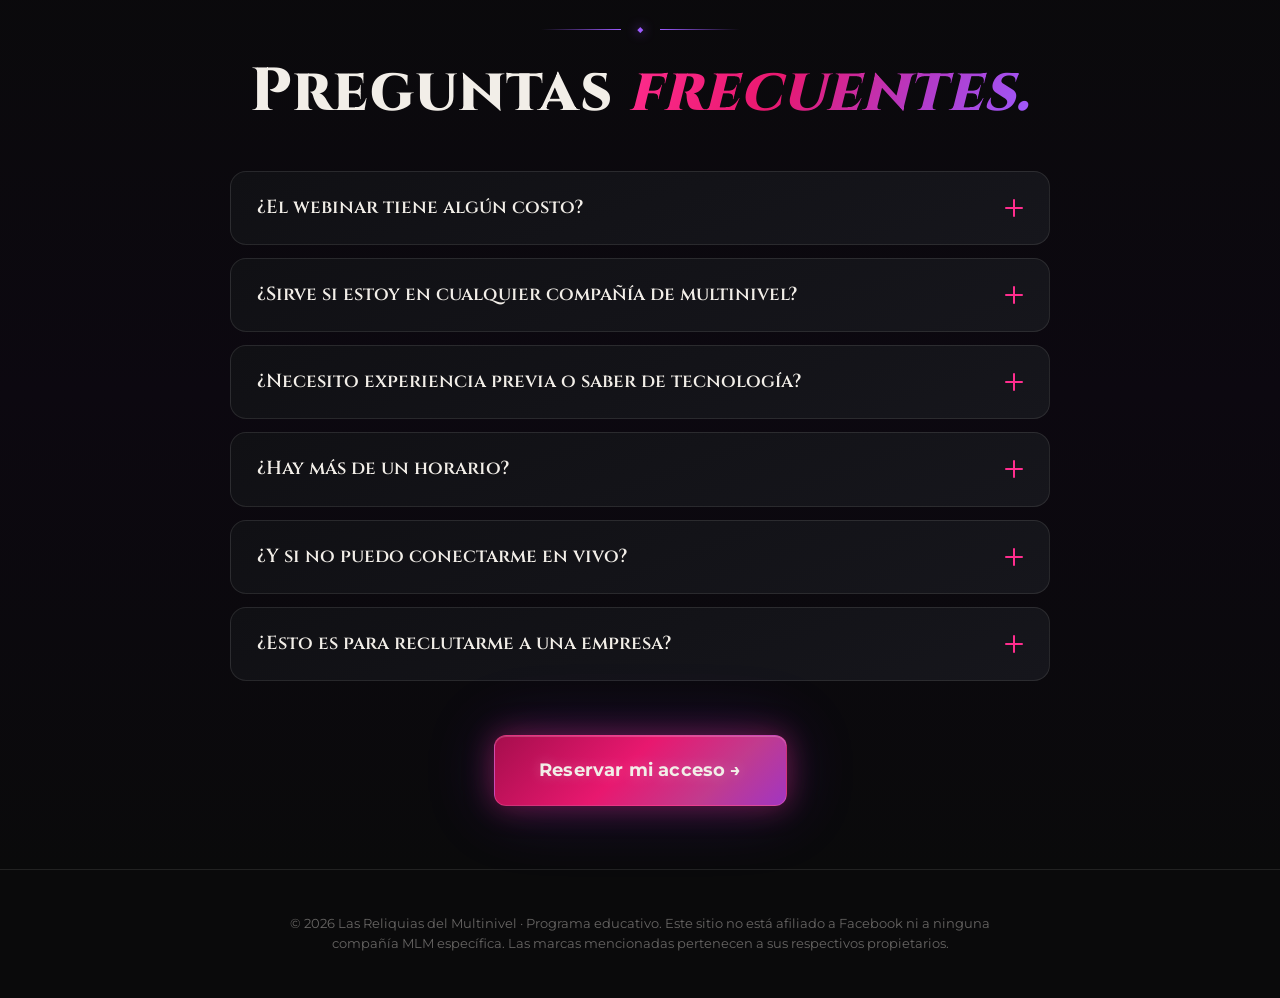
==== commit b407e160: "Audience above closer, rose-purple VIP CTA, free plan extras, real WhatsApp testimonials, mentor pho" ====
--- a/reliquias-webinar/index.html
+++ b/reliquias-webinar/index.html
@@ -14,7 +14,7 @@
 <link rel="preconnect" href="https://fonts.gstatic.com" crossorigin>
 <link rel="stylesheet" href="https://fonts.googleapis.com/css2?family=Cinzel:wght@500;600;700;800;900&family=Montserrat:wght@300;400;500;600;700;800&display=swap">
 <link rel="preload" as="video" href="assets/video/logo-anim.mp4" type="video/mp4">
-<link rel="stylesheet" href="styles.css?v=20260602p">
+<link rel="stylesheet" href="styles.css?v=20260602q">
 </head>
 <body>
 
@@ -153,19 +153,6 @@
     <p class="section-sub" data-reveal>En este día desbloqueas las 3 reliquias que separan al networker que se estanca y se frustra del líder que logra crecer y ganar dinero de verdad.</p>
   </div>
   <div class="relics-grid" data-relics></div>
-</section>
-
-<!-- ============ CIERRE 27 JUNIO ============ -->
-<section class="close section-pad">
-  <div class="close-bg" aria-hidden="true"></div>
-  <div class="close-inner">
-    <img src="assets/img/logo-reliquias.png" alt="" class="close-logo" data-reveal loading="lazy">
-    <h2 class="close-title" data-reveal>El 27 de junio<br><em>despertarán las reliquias.</em></h2>
-    <p class="close-sub" data-reveal>Tu lugar es uno de los pocos que quedan en la sala. Reserva ahora antes de que se cierre.</p>
-    <div data-reveal><a href="#reserva" class="btn btn-primary btn-lg btn-pulse">Reservar mi acceso →</a></div>
-    <div class="ornament close-orn" data-reveal><span></span><b>◆</b><span></span></div>
-    <p class="close-tagline" data-reveal>Conocimiento · Transformación · Libertad</p>
-  </div>
 </section>
 
 <!-- ============ AUDIENCIA ============ -->
@@ -197,7 +184,20 @@
     </article>
   </div>
   <div class="audience-cta" data-reveal>
-    <a href="#reserva" class="btn btn-vip btn-lg">★ Registro VIP con todos los beneficios →</a>
+    <a href="#reserva" class="btn btn-rosemix btn-lg btn-pulse">Quiero mi acceso VIP →</a>
+  </div>
+</section>
+
+<!-- ============ CIERRE 27 JUNIO ============ -->
+<section class="close section-pad">
+  <div class="close-bg" aria-hidden="true"></div>
+  <div class="close-inner">
+    <img src="assets/img/logo-reliquias.png" alt="" class="close-logo" data-reveal loading="lazy">
+    <h2 class="close-title" data-reveal>El 27 de junio<br><em>despertarán las reliquias.</em></h2>
+    <p class="close-sub" data-reveal>Tu lugar es uno de los pocos que quedan en la sala. Reserva ahora antes de que se cierre.</p>
+    <div data-reveal><a href="#reserva" class="btn btn-primary btn-lg btn-pulse">Reservar mi acceso →</a></div>
+    <div class="ornament close-orn" data-reveal><span></span><b>◆</b><span></span></div>
+    <p class="close-tagline" data-reveal>Conocimiento · Transformación · Libertad</p>
   </div>
 </section>
 
@@ -236,6 +236,9 @@
       <ul class="price-feats">
         <li>Acceso al evento en vivo</li>
         <li>Comunidad por WhatsApp</li>
+        <li>Acceso a la repetición por 48 horas</li>
+        <li>PDF con resumen del evento</li>
+        <li>Espacio de preguntas y respuestas</li>
       </ul>
       <a href="#PLACEHOLDER_REGISTRO" class="btn btn-primary btn-block">Reservar mi acceso →</a>
     </article>
@@ -295,7 +298,7 @@
 
 <script defer src="lib/gsap.min.js"></script>
 <script defer src="lib/ScrollTrigger.min.js"></script>
-<script defer src="lib/manifest.js?v=20260602p"></script>
-<script defer src="main.js?v=20260602p"></script>
+<script defer src="lib/manifest.js?v=20260602q"></script>
+<script defer src="main.js?v=20260602q"></script>
 </body>
 </html>
--- a/reliquias-webinar/styles.css
+++ b/reliquias-webinar/styles.css
@@ -71,6 +71,9 @@
 @keyframes btnPulse{0%,100%{transform:scale(1)}50%{transform:scale(1.04)}}
 .btn-pulse{animation:btnPulse 2.1s ease-in-out infinite}
 .btn-pulse:hover{animation-play-state:paused;transform:translateY(-4px) scale(1.05)}
+/* Rose→purple mix CTA — high-contrast standout */
+.btn-rosemix{background:linear-gradient(120deg,#FF2D8E 0%,#E8186F 30%,#A12FCC 65%,#7B2FFF 100%);background-size:180% 180%;color:#fff;font-weight:800;border:1px solid rgba(255,102,178,.6);text-shadow:0 0 14px rgba(255,255,255,.3);box-shadow:0 0 34px rgba(255,45,142,.5),0 0 70px rgba(123,47,255,.35),inset 0 1px 0 rgba(255,255,255,.25)}
+.btn-rosemix:hover{transform:translateY(-4px) scale(1.04);box-shadow:0 0 55px rgba(255,45,142,.8),0 0 110px rgba(123,47,255,.55)}
 
 /* 5. TEXTURE BG (high-res rock w/ magenta veins) */
 .tex-bg{position:absolute;inset:0;z-index:0;background-image:url('assets/img/rock-texture.jpg');background-size:cover;background-position:center;opacity:.55;filter:saturate(1.05)}
@@ -300,18 +303,20 @@
 .testi{position:relative;overflow:hidden}
 .testi-head{text-align:center;margin-bottom:clamp(34px,5vh,48px)}
 .testi-marquee{overflow:hidden;position:relative;-webkit-mask-image:linear-gradient(90deg,transparent,#000 6%,#000 94%,transparent);mask-image:linear-gradient(90deg,transparent,#000 6%,#000 94%,transparent)}
-.testi-track{display:inline-flex;gap:20px;will-change:transform;padding:8px 0}
-.wa-card{flex-shrink:0;width:300px;background:linear-gradient(160deg,#0f1512,#0c0c14);border:1px solid rgba(255,255,255,.1);border-radius:18px;padding:16px;box-shadow:0 16px 40px rgba(0,0,0,.45)}
-.wa-head{display:flex;align-items:center;gap:10px;margin-bottom:12px}
-.wa-av{width:38px;height:38px;border-radius:50%;display:flex;align-items:center;justify-content:center;font-weight:800;color:#fff;flex-shrink:0}
-.wa-head b{font-size:14px;color:var(--moonlight);display:block;line-height:1.1}
-.wa-head span{font-size:11px;color:#25D366}
+.testi-track{display:inline-flex;gap:22px;will-change:transform;padding:8px 0}
+/* Realistic WhatsApp capture: neon-pink border, real chat colors, no pink result box */
+.wa-card{flex-shrink:0;width:300px;border-radius:16px;overflow:hidden;border:1.5px solid rgba(255,45,142,.65);box-shadow:0 0 22px rgba(255,45,142,.3),0 16px 40px rgba(0,0,0,.5)}
+.wa-head{display:flex;align-items:center;gap:10px;padding:10px 14px;background:#1F2C34}
+.wa-av{width:36px;height:36px;border-radius:50%;display:flex;align-items:center;justify-content:center;font-weight:800;color:#fff;flex-shrink:0}
+.wa-head b{font-size:14px;color:#E9EDEF;display:block;line-height:1.15}
+.wa-head span{font-size:11px;color:#8696A0}
 .wa-logo{width:22px;height:22px;margin-left:auto;flex-shrink:0}
-.wa-body{display:flex;flex-direction:column;gap:7px}
-.wa-msg{font-size:13px;line-height:1.4;padding:8px 12px;border-radius:12px;max-width:88%}
-.wa-in{align-self:flex-start;background:rgba(255,255,255,.07);color:rgba(242,238,232,.9);border-bottom-left-radius:4px}
-.wa-out{align-self:flex-end;background:linear-gradient(135deg,#075E54,#128C7E);color:#fff;border-bottom-right-radius:4px}
-.wa-result{margin-top:12px;font-size:12px;font-weight:800;color:var(--rose-neon);background:rgba(255,45,142,.1);border:1px solid rgba(255,45,142,.28);border-radius:8px;padding:7px 12px;text-align:center}
+/* chat background like WhatsApp (dark) with subtle texture */
+.wa-body{display:flex;flex-direction:column;gap:6px;padding:14px 12px;background:#0B141A;background-image:radial-gradient(rgba(255,255,255,.015) 1px,transparent 1px);background-size:18px 18px}
+.wa-msg{font-size:13px;line-height:1.4;padding:6px 9px 5px;border-radius:8px;max-width:85%;position:relative;box-shadow:0 1px 1px rgba(0,0,0,.2)}
+.wa-in{align-self:flex-start;background:#1F2C34;color:#E9EDEF;border-top-left-radius:2px}
+.wa-out{align-self:flex-end;background:#005C4B;color:#E9EDEF;border-top-right-radius:2px}
+.wa-time{display:block;text-align:right;font-size:9px;color:rgba(233,237,239,.45);margin-top:2px}
 .testi-foot{text-align:center;font-size:11px;color:var(--moon-dim);margin-top:24px;padding:0 var(--pad)}
 
 /* ============ MENTORS ============ */
